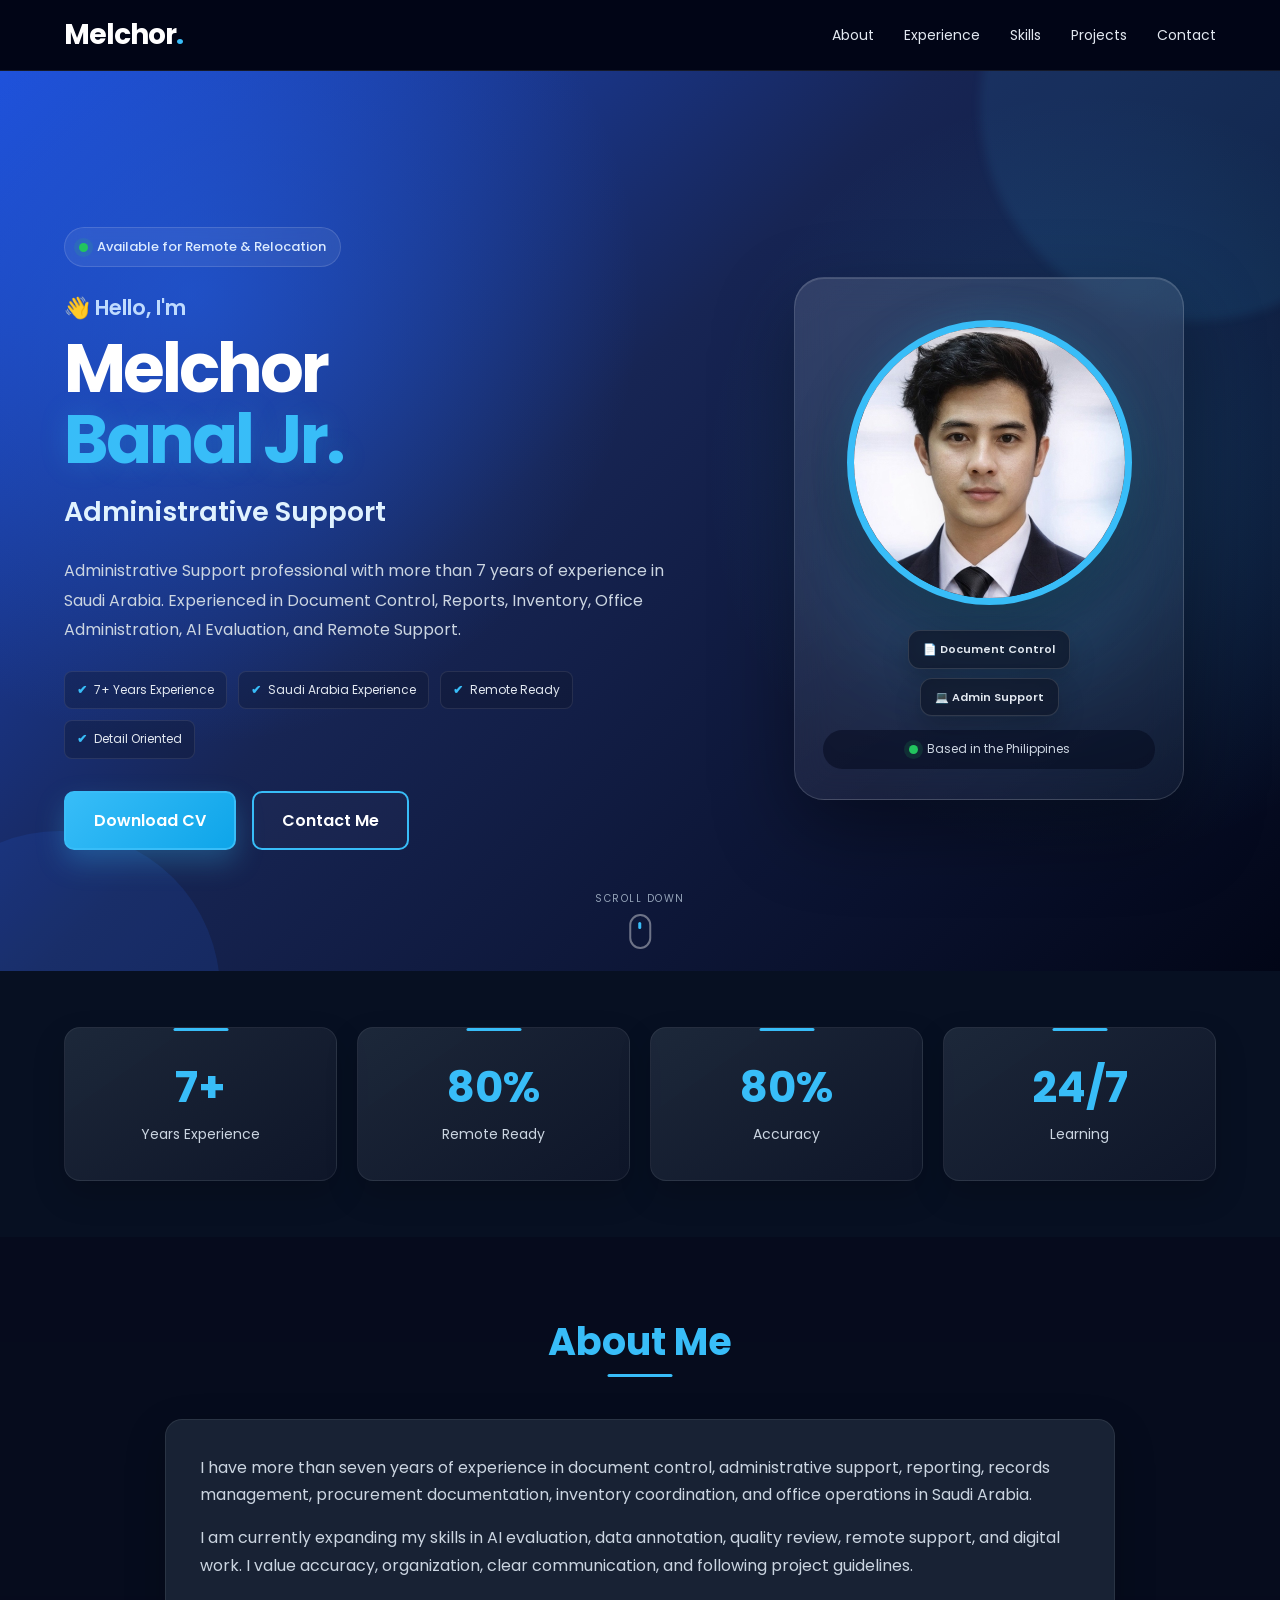
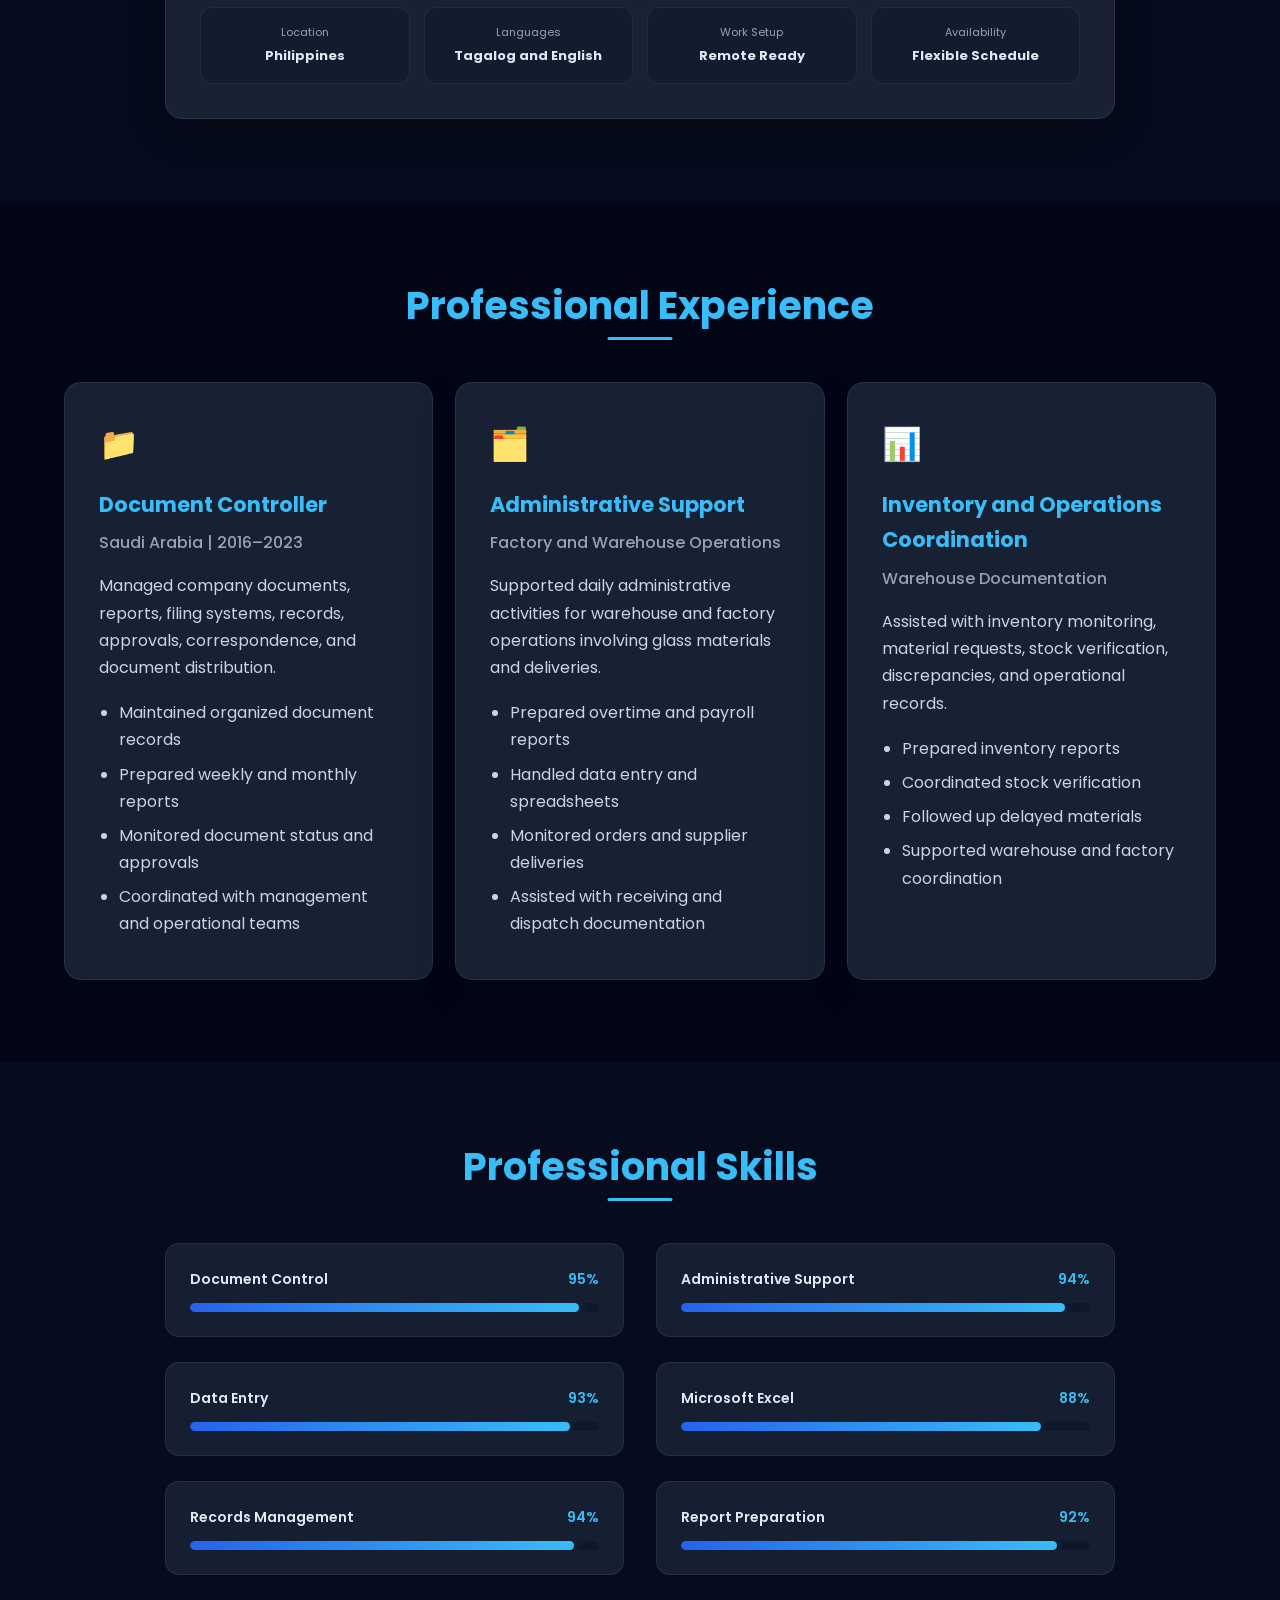
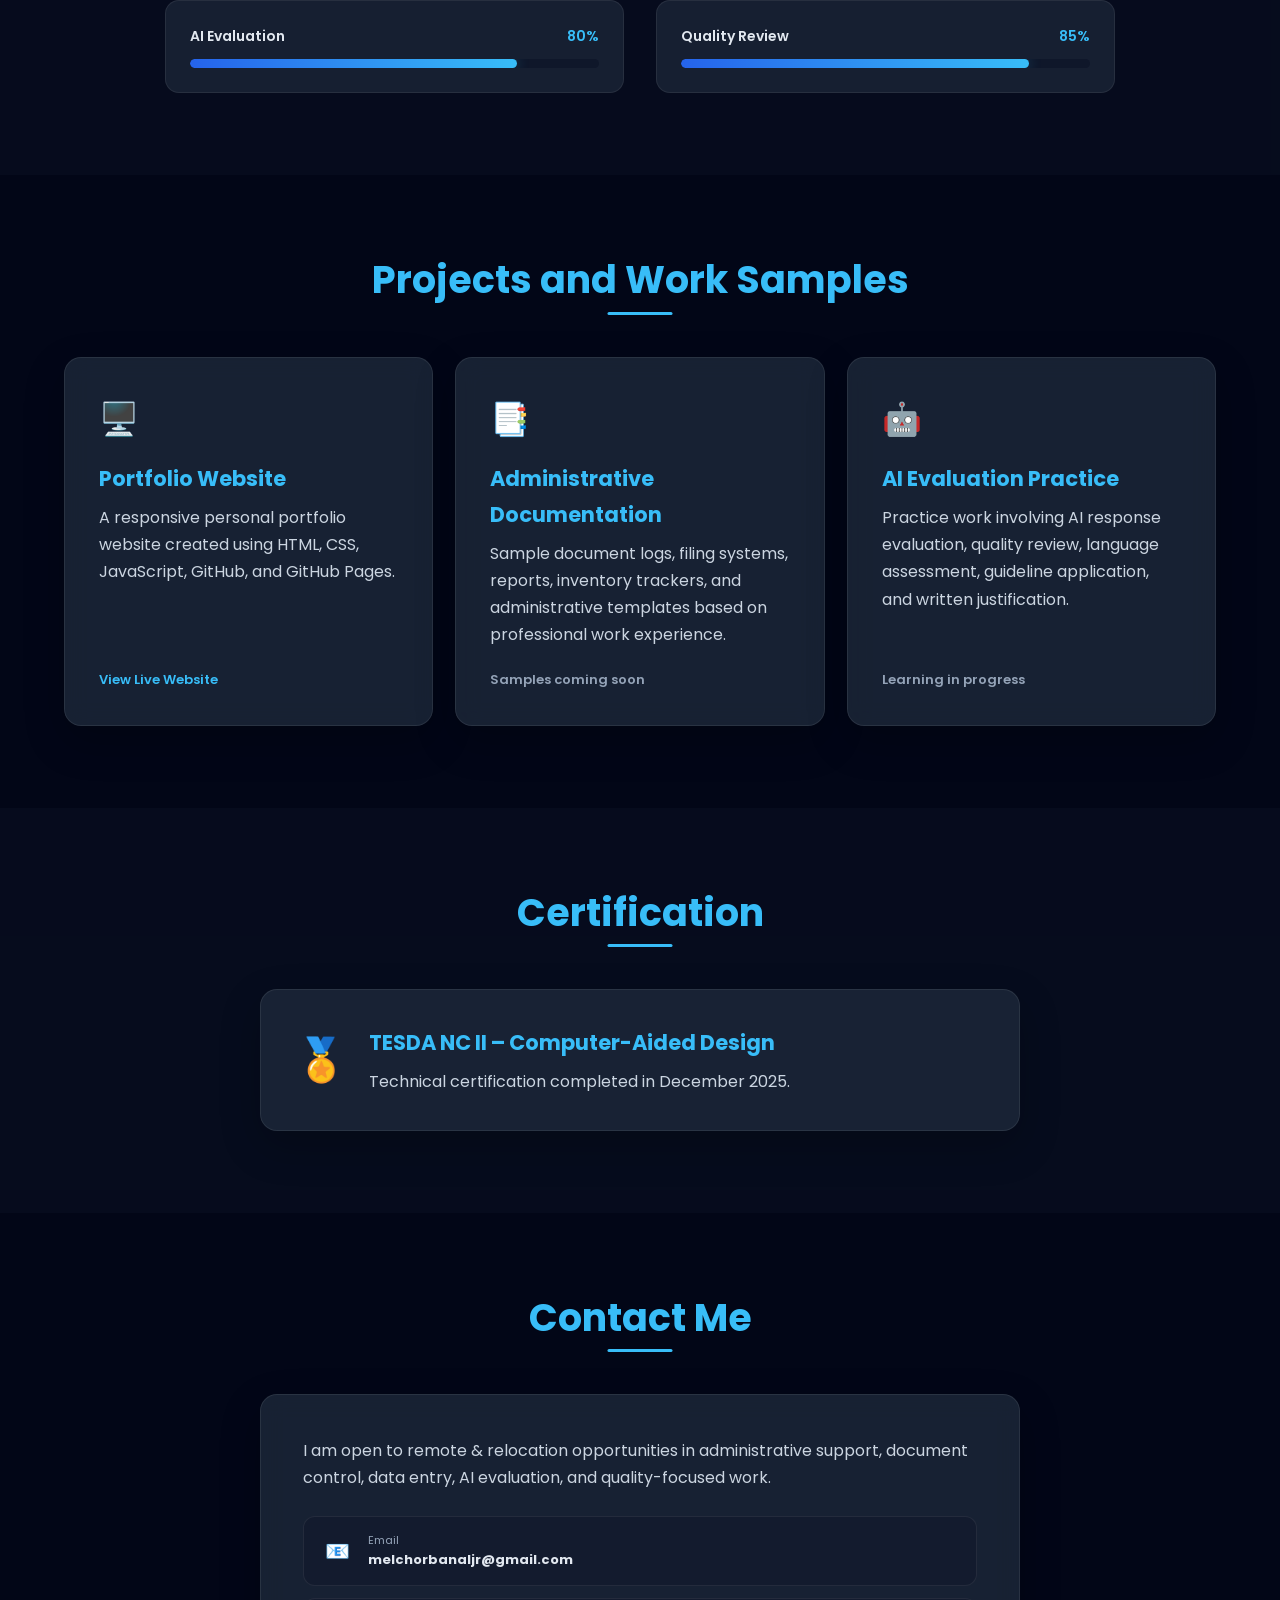
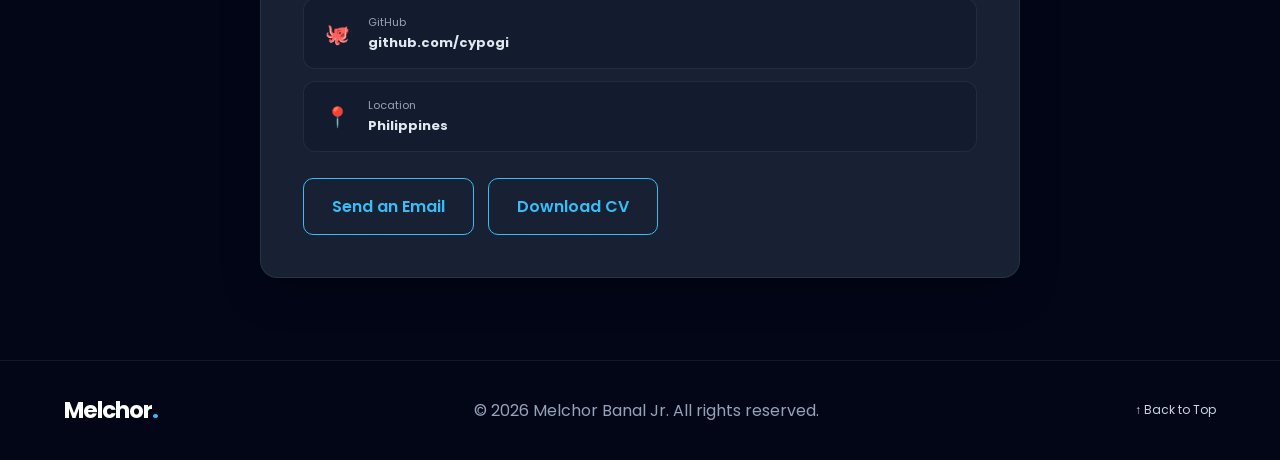
==== index.html @ 291caeb4 "Update index.html" ====
<!DOCTYPE html>
<html lang="en">

<head>

<meta charset="UTF-8">

<meta name="viewport"
      content="width=device-width, initial-scale=1.0">

<title>

Melchor Banal Jr.
|
Administrative Support
|
AI Data Specialist

</title>

<meta name="description"
content="Professional Portfolio of Melchor Banal Jr. Administrative Support, Document Controller, AI Data Specialist.">

<link rel="preconnect"
href="https://fonts.googleapis.com">

<link rel="preconnect"
href="https://fonts.gstatic.com"
crossorigin>

<link href="https://fonts.googleapis.com/css2?family=Poppins:wght@300;400;500;600;700;800&display=swap"
rel="stylesheet">

<link rel="stylesheet"
href="style.css">

<script defer
src="script.js"></script>

</head>

<body>

<!-- ========================================= -->

<!-- NAVIGATION -->

<!-- ========================================= -->

<nav>

<div class="container nav-container">

<a href="#"

class="logo">

Melchor<span>.</span>

</a>

<ul>

<li>

<a href="#about">

About

</a>

</li>

<li>

<a href="#experience">

Experience

</a>

</li>

<li>

<a href="#skills">

Skills

</a>

</li>

<li>

<a href="#projects">

Projects

</a>

</li>

<li>

<a href="#contact">

Contact

</a>

</li>

</ul>

</div>

</nav>

<!-- ========================================= -->

<!-- HERO -->

<!-- ========================================= -->

<header class="hero-section">

<div class="hero-decoration hero-decoration-one"></div>

<div class="hero-decoration hero-decoration-two"></div>

<div class="container hero">

<!-- LEFT -->

<div class="hero-left">

<div class="availability-badge">

<span class="availability-dot"></span>

Available for Remote & Relocation

</div>

<p class="hero-greeting">

👋 Hello, I'm

</p>

<h1>

Melchor

<span>

Banal Jr.

</span>

</h1>

<h2 id="typing">

</h2>

<p class="hero-description">

Administrative Support professional with more than
7 years of experience in Saudi Arabia.

Experienced in

Document Control,

Reports,

Inventory,

Office Administration,

AI Evaluation,

and Remote Support.

</p>

<div class="hero-highlights">

<div class="hero-highlight">

<span class="highlight-icon">

✔

</span>

7+ Years Experience

</div>

<div class="hero-highlight">

<span class="highlight-icon">

✔

</span>

Saudi Arabia Experience

</div>

<div class="hero-highlight">

<span class="highlight-icon">

✔

</span>

Remote Ready

</div>

<div class="hero-highlight">

<span class="highlight-icon">

✔

</span>

Detail Oriented

</div>

</div>

<div class="hero-buttons">

<a

href="assets/cv.pdf"

download

class="btn">

Download CV

</a>

<a

href="#contact"

class="btn-outline">

Contact Me

</a>

</div>

</div>

<!-- RIGHT -->

<div class="hero-right">

<div class="profile-card">

<div class="profile-glow"></div>

<div class="profile-image-wrapper">

<img

src="assets/profile.png"

alt="Melchor Banal Jr.">

</div>

<div class="floating-badge badge-top">

📄 Document Control

</div>

<div class="floating-badge badge-bottom">

💻 Admin Support

</div>

<div class="profile-status">

<span class="availability-dot"></span>

Based in the Philippines

</div>

</div>

</div>

</div>

<a

href="#about"

class="scroll-indicator">

<span>

Scroll Down

</span>

<div class="scroll-mouse">

<div class="scroll-wheel">

</div>

</div>

</a>

</header>

<!-- ========================================= -->

<!-- STATS -->

<!-- ========================================= -->

<section class="stats">

<div class="container stats-grid">

<div>

<h2>

7+

</h2>

<p>

Years Experience

</p>

</div>

<div>

<h2>

100%

</h2>

<p>

Remote Ready

</p>

</div>

<div>

<h2>

95%

</h2>

<p>

Accuracy

</p>

</div>

<div>

<h2>

24/7

</h2>

<p>

Learning

</p>

</div>

</div>

</section>

<!-- ========================================= -->

<!-- ABOUT -->

<!-- ========================================= -->

<section id="about">

<div class="container">

<h2 class="section-title">

About Me

</h2>

<div class="card about-card">

<p>

I have more than seven years of experience in document control,
administrative support, reporting, records management, procurement
documentation, inventory coordination, and office operations in Saudi Arabia.

</p>

<p>

I am currently expanding my skills in AI evaluation, data annotation,
quality review, remote support, and digital work. I value accuracy,
organization, clear communication, and following project guidelines.

</p>

<div class="about-details">

<div class="about-detail">

<span>Location</span>

<strong>Philippines</strong>

</div>

<div class="about-detail">

<span>Languages</span>

<strong>Tagalog and English</strong>

</div>

<div class="about-detail">

<span>Work Setup</span>

<strong>Remote Ready</strong>

</div>

<div class="about-detail">

<span>Availability</span>

<strong>Flexible Schedule</strong>

</div>

</div>

</div>

</div>

</section>

<!-- ========================================= -->

<!-- EXPERIENCE -->

<!-- ========================================= -->

<section id="experience">

<div class="container">

<h2 class="section-title">

Professional Experience

</h2>

<div class="experience-grid">

<div class="card experience-card">

<div class="experience-icon">

📁

</div>

<h3>

Document Controller

</h3>

<h4>

Saudi Arabia | 2016–2023

</h4>

<p>

Managed company documents, reports, filing systems, records,
approvals, correspondence, and document distribution.

</p>

<ul>

<li>Maintained organized document records</li>

<li>Prepared weekly and monthly reports</li>

<li>Monitored document status and approvals</li>

<li>Coordinated with management and operational teams</li>

</ul>

</div>

<div class="card experience-card">

<div class="experience-icon">

🗂️

</div>

<h3>

Administrative Support

</h3>

<h4>

Factory and Warehouse Operations

</h4>

<p>

Supported daily administrative activities for warehouse and
factory operations involving glass materials and deliveries.

</p>

<ul>

<li>Prepared overtime and payroll reports</li>

<li>Handled data entry and spreadsheets</li>

<li>Monitored orders and supplier deliveries</li>

<li>Assisted with receiving and dispatch documentation</li>

</ul>

</div>

<div class="card experience-card">

<div class="experience-icon">

📊

</div>

<h3>

Inventory and Operations Coordination

</h3>

<h4>

Warehouse Documentation

</h4>

<p>

Assisted with inventory monitoring, material requests,
stock verification, discrepancies, and operational records.

</p>

<ul>

<li>Prepared inventory reports</li>

<li>Coordinated stock verification</li>

<li>Followed up delayed materials</li>

<li>Supported warehouse and factory coordination</li>

</ul>

</div>

</div>

</div>

</section>

<!-- ========================================= -->

<!-- SKILLS -->

<!-- ========================================= -->

<section id="skills">

<div class="container">

<h2 class="section-title">

Professional Skills

</h2>

<div class="skills-grid">

<div class="skill">

<div class="skill-title">

<span>Document Control</span>

<span>95%</span>

</div>

<div class="bar">

<div class="fill" style="width:95%;"></div>

</div>

</div>

<div class="skill">

<div class="skill-title">

<span>Administrative Support</span>

<span>94%</span>

</div>

<div class="bar">

<div class="fill" style="width:94%;"></div>

</div>

</div>

<div class="skill">

<div class="skill-title">

<span>Data Entry</span>

<span>93%</span>

</div>

<div class="bar">

<div class="fill" style="width:93%;"></div>

</div>

</div>

<div class="skill">

<div class="skill-title">

<span>Microsoft Excel</span>

<span>88%</span>

</div>

<div class="bar">

<div class="fill" style="width:88%;"></div>

</div>

</div>

<div class="skill">

<div class="skill-title">

<span>Records Management</span>

<span>94%</span>

</div>

<div class="bar">

<div class="fill" style="width:94%;"></div>

</div>

</div>

<div class="skill">

<div class="skill-title">

<span>Report Preparation</span>

<span>92%</span>

</div>

<div class="bar">

<div class="fill" style="width:92%;"></div>

</div>

</div>

<div class="skill">

<div class="skill-title">

<span>AI Evaluation</span>

<span>80%</span>

</div>

<div class="bar">

<div class="fill" style="width:80%;"></div>

</div>

</div>

<div class="skill">

<div class="skill-title">

<span>Quality Review</span>

<span>85%</span>

</div>

<div class="bar">

<div class="fill" style="width:85%;"></div>

</div>

</div>

</div>

</div>

</section>

<!-- ========================================= -->

<!-- PROJECTS -->

<!-- ========================================= -->

<section id="projects">

<div class="container">

<h2 class="section-title">

Projects and Work Samples

</h2>

<div class="experience-grid">

<div class="card project-card">

<div class="project-icon">

🖥️

</div>

<h3>

Portfolio Website

</h3>

<p>

A responsive personal portfolio website created using HTML,
CSS, JavaScript, GitHub, and GitHub Pages.

</p>

<a href="https://cypogi.github.io"
   target="_blank"
   rel="noopener noreferrer"
   class="project-link">

View Live Website

</a>

</div>

<div class="card project-card">

<div class="project-icon">

📑

</div>

<h3>

Administrative Documentation

</h3>

<p>

Sample document logs, filing systems, reports, inventory trackers,
and administrative templates based on professional work experience.

</p>

<span class="project-status">

Samples coming soon

</span>

</div>

<div class="card project-card">

<div class="project-icon">

🤖

</div>

<h3>

AI Evaluation Practice

</h3>

<p>

Practice work involving AI response evaluation, quality review,
language assessment, guideline application, and written justification.

</p>

<span class="project-status">

Learning in progress

</span>

</div>

</div>

</div>

</section>

<!-- ========================================= -->

<!-- CERTIFICATION -->

<!-- ========================================= -->

<section id="certifications">

<div class="container">

<h2 class="section-title">

Certification

</h2>

<div class="card certification-card">

<div class="certification-icon">

🏅

</div>

<div>

<h3>

TESDA NC II – Computer-Aided Design

</h3>

<p>

Technical certification completed in December 2025.

</p>

</div>

</div>

</div>

</section>

<!-- ========================================= -->

<!-- CONTACT -->

<!-- ========================================= -->

<section id="contact">

<div class="container">

<h2 class="section-title">

Contact Me

</h2>

<div class="card contact-card">

<p class="contact-intro">

I am open to remote & relocation opportunities in administrative support,
document control, data entry, AI evaluation, and quality-focused work.

</p>

<div class="contact-list">

<a href="mailto:melchorbanaljr@gmail.com"
   class="contact-item">

<span class="contact-icon">

📧

</span>

<div>

<small>Email</small>

<strong>melchorbanaljr@gmail.com</strong>

</div>

</a>

<a href="https://github.com/cypogi"
   target="_blank"
   rel="noopener noreferrer"
   class="contact-item">

<span class="contact-icon">

🐙

</span>

<div>

<small>GitHub</small>

<strong>github.com/cypogi</strong>

</div>

</a>

<div class="contact-item">

<span class="contact-icon">

📍

</span>

<div>

<small>Location</small>

<strong>Philippines</strong>

</div>

</div>

</div>

<div class="contact-buttons">

<a href="mailto:melchorbanaljr@gmail.com"
   class="btn">

Send an Email

</a>

<a href="assets/cv.pdf"
   download="Melchor-Banal-Jr-CV.pdf"
   class="btn-outline">

Download CV

</a>

</div>

</div>

</div>

</section>

<!-- ========================================= -->

<!-- FOOTER -->

<!-- ========================================= -->

<footer>

<div class="container footer-content">

<a href="#" class="logo">

Melchor<span>.</span>

</a>

<p>

© 2026 Melchor Banal Jr. All rights reserved.

</p>

<a href="#"
   class="back-to-top"
   aria-label="Back to top">

↑ Back to Top

</a>

</div>

</footer>

</body>

</html>
---- style.css ----
/* ===================================
   MELCHOR PORTFOLIO V4 
=================================== */

@import url('https://fonts.googleapis.com/css2?family=Poppins:wght@300;400;500;600;700;800&display=swap');

/* ===========================
RESET
=========================== */

*{
    margin:0;
    padding:0;
    box-sizing:border-box;
}

html{
    scroll-behavior:smooth;
    scroll-padding-top:90px;
}

body{
    font-family:'Poppins',sans-serif;
    background:#020617;
    color:#ffffff;
    line-height:1.7;
    overflow-x:hidden;
}

.container{
    width:90%;
    max-width:1200px;
    margin:auto;
}

a{
    color:inherit;
    text-decoration:none;
}

img{
    max-width:100%;
}

/* ===========================
NAVBAR
=========================== */

nav{
    position:fixed;
    top:0;
    left:0;
    width:100%;
    z-index:999;
    background:rgba(2,6,23,.92);
    border-bottom:1px solid rgba(255,255,255,.08);
    backdrop-filter:blur(14px);
    -webkit-backdrop-filter:blur(14px);
}

.nav-container{
    display:flex;
    align-items:center;
    justify-content:space-between;
    min-height:70px;
}

.logo{
    font-size:28px;
    font-weight:700;
    letter-spacing:-1px;
}

.logo span{
    color:#38bdf8;
}

nav ul{
    display:flex;
    align-items:center;
    gap:30px;
    list-style:none;
}

nav ul li a{
    position:relative;
    color:#e2e8f0;
    font-size:14px;
    transition:.3s;
}

nav ul li a::after{
    content:"";
    position:absolute;
    left:0;
    bottom:-7px;
    width:0;
    height:2px;
    border-radius:10px;
    background:#38bdf8;
    transition:.3s;
}

nav ul li a:hover,
nav ul li a.active{
    color:#38bdf8;
}

nav ul li a:hover::after,
nav ul li a.active::after{
    width:100%;
}

/* ===========================
BUTTONS
=========================== */

.btn,
.btn-outline{
    display:inline-flex;
    align-items:center;
    justify-content:center;
    min-width:145px;
    padding:14px 28px;
    border:2px solid #38bdf8;
    border-radius:10px;
    font-weight:600;
    transition:.35s;
}

.btn{
    color:#ffffff;
    background:linear-gradient(135deg,#38bdf8,#0ea5e9);
    box-shadow:0 12px 28px rgba(56,189,248,.28);
}

.btn:hover{
    color:#075985;
    background:#ffffff;
    border-color:#ffffff;
    transform:translateY(-4px);
    box-shadow:0 18px 38px rgba(56,189,248,.42);
}

.btn-outline{
    color:#ffffff;
    background:rgba(255,255,255,.02);
}

.btn-outline:hover{
    background:#38bdf8;
    transform:translateY(-4px);
    box-shadow:0 16px 35px rgba(56,189,248,.30);
}

/* ===========================
HERO SECTION V4
=========================== */

.hero-section{
    position:relative;
    display:flex;
    align-items:center;
    min-height:100vh;
    overflow:hidden;
    padding:145px 0 110px;
    background:
        radial-gradient(circle at 15% 25%,rgba(37,99,235,.52),transparent 35%),
        radial-gradient(circle at 85% 45%,rgba(56,189,248,.18),transparent 32%),
        linear-gradient(135deg,#1d4ed8 0%,#172554 43%,#020617 100%);
}

.hero-decoration{
    position:absolute;
    border-radius:50%;
    pointer-events:none;
}

.hero-decoration-one{
    width:430px;
    height:430px;
    top:-180px;
    right:-130px;
    background:rgba(56,189,248,.09);
    filter:blur(5px);
    animation:decorationFloat 9s ease-in-out infinite;
}

.hero-decoration-two{
    width:320px;
    height:320px;
    bottom:-180px;
    left:-100px;
    background:rgba(37,99,235,.14);
    animation:decorationFloat 11s ease-in-out infinite reverse;
}

@keyframes decorationFloat{
    0%,100%{
        transform:translate(0,0);
    }
    50%{
        transform:translate(15px,-20px);
    }
}

.hero-section .hero{
    position:relative;
    z-index:5;
    display:grid;
    grid-template-columns:minmax(0,1.15fr) minmax(320px,.85fr);
    gap:85px;
    align-items:center;
}

.hero-left{
    max-width:720px;
}

.availability-badge{
    display:inline-flex;
    align-items:center;
    gap:9px;
    margin-bottom:23px;
    padding:8px 14px;
    color:#dbeafe;
    font-size:13px;
    font-weight:500;
    border:1px solid rgba(255,255,255,.13);
    border-radius:30px;
    background:rgba(255,255,255,.07);
    backdrop-filter:blur(12px);
    -webkit-backdrop-filter:blur(12px);
}

.availability-dot{
    width:9px;
    height:9px;
    flex-shrink:0;
    border-radius:50%;
    background:#22c55e;
    box-shadow:0 0 0 5px rgba(34,197,94,.13);
    animation:statusPulse 2s infinite;
}

@keyframes statusPulse{
    0%,100%{
        box-shadow:0 0 0 5px rgba(34,197,94,.13);
    }
    50%{
        box-shadow:0 0 0 9px rgba(34,197,94,.04);
    }
}

.hero-greeting{
    margin-bottom:8px;
    color:#bfdbfe;
    font-size:21px;
    font-weight:600;
}

.hero-section .hero h1{
    margin:0 0 14px;
    color:#ffffff;
    font-size:68px;
    line-height:1.04;
    letter-spacing:-3px;
}

.hero-section .hero h1 span{
    display:block;
    color:#38bdf8;
    text-shadow:0 0 28px rgba(56,189,248,.22);
}

.hero-section .hero h2{
    min-height:46px;
    margin-bottom:21px;
    color:#e0f2fe;
    font-size:27px;
    font-weight:600;
}

.hero-description{
    max-width:680px;
    margin-bottom:26px;
    color:#cbd5e1;
    font-size:16px;
    line-height:1.85;
}

.hero-highlights{
    display:flex;
    flex-wrap:wrap;
    gap:11px;
    margin-bottom:32px;
}

.hero-highlight{
    display:flex;
    align-items:center;
    gap:7px;
    padding:8px 12px;
    color:#e2e8f0;
    font-size:12px;
    border:1px solid rgba(255,255,255,.09);
    border-radius:8px;
    background:rgba(15,23,42,.34);
}

.highlight-icon{
    color:#38bdf8;
    font-weight:800;
}

.hero-buttons{
    display:flex;
    flex-wrap:wrap;
    gap:16px;
}

/* ===========================
PROFILE CARD
=========================== */

.hero-right{
    display:flex;
    align-items:center;
    justify-content:center;
}

.profile-card{
    position:relative;
    width:390px;
    min-height:500px;
    display:flex;
    flex-direction:column;
    align-items:center;
    justify-content:center;
    padding:42px 28px 30px;
    text-align:center;
    border:1px solid rgba(255,255,255,.14);
    border-radius:30px;
    background:linear-gradient(145deg,rgba(255,255,255,.12),rgba(255,255,255,.035));
    box-shadow:
        0 30px 80px rgba(0,0,0,.38),
        inset 0 1px 0 rgba(255,255,255,.13);
    backdrop-filter:blur(18px);
    -webkit-backdrop-filter:blur(18px);
}

.profile-glow{
    position:absolute;
    width:270px;
    height:270px;
    border-radius:50%;
    background:#38bdf8;
    opacity:.14;
    filter:blur(42px);
    animation:profileGlow 4s ease-in-out infinite;
}

@keyframes profileGlow{
    0%,100%{
        opacity:.11;
        transform:scale(.95);
    }
    50%{
        opacity:.20;
        transform:scale(1.06);
    }
}

.profile-image-wrapper{
    position:relative;
    z-index:3;
    width:285px;
    height:285px;
    overflow:hidden;
    border:7px solid #38bdf8;
    border-radius:50%;
    background:#0f172a;
    box-shadow:
        0 22px 55px rgba(0,0,0,.43),
        0 0 35px rgba(56,189,248,.25);
    animation:profileFloatV4 5s ease-in-out infinite;
}

.profile-image-wrapper img{
    width:100%;
    height:100%;
    display:block;
    object-fit:cover;
    object-position:center 42%;
    border:0;
    border-radius:0;
    box-shadow:none;
    animation:none;
}

@keyframes profileFloatV4{
    0%,100%{
        transform:translateY(0);
    }
    50%{
        transform:translateY(-9px);
    }
}

/* Centered details under the photo */

.floating-badge{
    position:relative;
    z-index:6;
    left:auto;
    right:auto;
    top:auto;
    bottom:auto;
    width:max-content;
    max-width:100%;
    display:flex;
    align-items:center;
    justify-content:center;
    gap:8px;
    margin-top:11px;
    padding:9px 14px;
    color:#e2e8f0;
    font-size:11px;
    font-weight:600;
    text-align:center;
    border:1px solid rgba(255,255,255,.13);
    border-radius:12px;
    background:rgba(15,23,42,.78);
    box-shadow:0 12px 26px rgba(0,0,0,.22);
    transform:none;
    animation:none;
    backdrop-filter:blur(12px);
    -webkit-backdrop-filter:blur(12px);
}

.badge-top{
    margin-top:25px;
}

.badge-bottom{
    margin-top:9px;
}

.profile-status{
    position:relative;
    z-index:6;
    width:100%;
    display:flex;
    align-items:center;
    justify-content:center;
    gap:9px;
    margin-top:14px;
    padding:9px 15px;
    color:#cbd5e1;
    font-size:12px;
    text-align:center;
    border-radius:30px;
    background:rgba(2,6,23,.45);
}

/* ===========================
SCROLL INDICATOR
=========================== */

.scroll-indicator{
    position:absolute;
    z-index:7;
    left:50%;
    bottom:22px;
    display:flex;
    flex-direction:column;
    align-items:center;
    gap:7px;
    color:#94a3b8;
    font-size:10px;
    letter-spacing:1.5px;
    text-align:center;
    text-transform:uppercase;
    transform:translateX(-50%);
}

.scroll-mouse{
    width:22px;
    height:35px;
    display:flex;
    justify-content:center;
    padding-top:6px;
    border:2px solid rgba(255,255,255,.40);
    border-radius:20px;
}

.scroll-wheel{
    width:3px;
    height:7px;
    border-radius:5px;
    background:#38bdf8;
    animation:scrollWheel 1.8s infinite;
}

@keyframes scrollWheel{
    0%{
        opacity:0;
        transform:translateY(0);
    }
    35%{
        opacity:1;
    }
    100%{
        opacity:0;
        transform:translateY(12px);
    }
}

/* ===========================
STATS
=========================== */

.stats{
    padding:56px 0;
    background:#071022;
}

.stats-grid{
    display:grid;
    grid-template-columns:repeat(4,1fr);
    gap:20px;
}

.stats-grid > div{
    position:relative;
    overflow:hidden;
    padding:34px 22px;
    text-align:center;
    border:1px solid rgba(255,255,255,.07);
    border-radius:16px;
    background:linear-gradient(145deg,rgba(30,41,59,.94),rgba(15,23,42,.95));
    box-shadow:0 14px 32px rgba(0,0,0,.18);
    transition:.35s;
}

.stats-grid > div::before{
    content:"";
    position:absolute;
    top:0;
    left:50%;
    width:55px;
    height:3px;
    border-radius:10px;
    background:#38bdf8;
    transform:translateX(-50%);
}

.stats-grid > div:hover{
    border-color:rgba(56,189,248,.32);
    transform:translateY(-8px);
    box-shadow:0 20px 40px rgba(0,0,0,.30);
}

.stats-grid h2{
    color:#38bdf8;
    font-size:43px;
    line-height:1.2;
}

.stats-grid p{
    margin-top:9px;
    color:#cbd5e1;
    font-size:14px;
}

/* ===========================
GENERAL SECTIONS
=========================== */

section{
    padding:82px 0;
}

section:nth-of-type(even){
    background:rgba(15,23,42,.35);
}

.section-title{
    position:relative;
    margin-bottom:42px;
    padding-bottom:12px;
    color:#38bdf8;
    font-size:38px;
    line-height:1.2;
    text-align:center;
}

.section-title::after{
    content:"";
    position:absolute;
    bottom:0;
    left:50%;
    width:65px;
    height:3px;
    border-radius:10px;
    background:#38bdf8;
    transform:translateX(-50%);
}

/* ===========================
CARDS
=========================== */

.card{
    padding:34px;
    border:1px solid rgba(255,255,255,.08);
    border-radius:17px;
    background:rgba(30,41,59,.78);
    box-shadow:0 15px 40px rgba(0,0,0,.22);
    backdrop-filter:blur(12px);
    -webkit-backdrop-filter:blur(12px);
    transition:.35s;
}

.card:hover{
    border-color:rgba(56,189,248,.28);
    transform:translateY(-8px);
    box-shadow:
        0 22px 48px rgba(0,0,0,.35),
        0 0 24px rgba(56,189,248,.08);
}

.card h3{
    margin-bottom:7px;
    color:#38bdf8;
    font-size:21px;
}

.card h4{
    margin-bottom:16px;
    color:#94a3b8;
    font-weight:500;
}

.card p{
    color:#cbd5e1;
}

/* ===========================
ABOUT
=========================== */

.about-card{
    max-width:950px;
    margin:auto;
}

.about-card > p + p{
    margin-top:16px;
}

.about-details{
    display:grid;
    grid-template-columns:repeat(4,1fr);
    gap:14px;
    margin-top:28px;
}

.about-detail{
    padding:15px;
    text-align:center;
    border:1px solid rgba(255,255,255,.07);
    border-radius:12px;
    background:rgba(15,23,42,.45);
}

.about-detail span,
.about-detail strong{
    display:block;
}

.about-detail span{
    margin-bottom:4px;
    color:#94a3b8;
    font-size:11px;
}

.about-detail strong{
    color:#e2e8f0;
    font-size:13px;
}

/* ===========================
EXPERIENCE AND PROJECTS
=========================== */

.experience-grid{
    display:grid;
    grid-template-columns:repeat(3,1fr);
    gap:22px;
}

.experience-icon,
.project-icon,
.certification-icon{
    margin-bottom:15px;
    font-size:32px;
}

.experience-card ul{
    margin-top:18px;
    padding-left:20px;
    color:#cbd5e1;
}

.experience-card li{
    margin:7px 0;
}

.project-card{
    display:flex;
    flex-direction:column;
    min-height:285px;
}

.project-card p{
    flex:1;
}

.project-link,
.project-status{
    display:inline-flex;
    width:max-content;
    margin-top:20px;
    color:#38bdf8;
    font-size:13px;
    font-weight:600;
}

.project-link:hover{
    text-decoration:underline;
}

.project-status{
    color:#94a3b8;
}

/* ===========================
SKILLS
=========================== */

.skills-grid{
    display:grid;
    grid-template-columns:repeat(2,1fr);
    gap:25px 32px;
    max-width:950px;
    margin:auto;
}

.skill{
    padding:24px;
    border:1px solid rgba(255,255,255,.07);
    border-radius:14px;
    background:rgba(30,41,59,.70);
    transition:.3s;
}

.skill:hover{
    border-color:rgba(56,189,248,.28);
    transform:translateY(-5px);
}

.skill-title{
    display:flex;
    align-items:center;
    justify-content:space-between;
    margin-bottom:11px;
    color:#e2e8f0;
    font-size:14px;
    font-weight:600;
}

.skill-title span:last-child{
    color:#38bdf8;
}

.bar{
    width:100%;
    height:9px;
    overflow:hidden;
    border-radius:30px;
    background:#0f172a;
}

.fill{
    height:100%;
    border-radius:30px;
    background:linear-gradient(90deg,#2563eb,#38bdf8);
    box-shadow:0 0 14px rgba(56,189,248,.30);
    transition:width 1.4s ease;
}

/* ===========================
CERTIFICATION
=========================== */

.certification-card{
    max-width:760px;
    display:flex;
    align-items:center;
    gap:22px;
    margin:auto;
}

.certification-icon{
    flex-shrink:0;
    margin:0;
    font-size:42px;
}

/* ===========================
CONTACT
=========================== */

.contact-card{
    max-width:760px;
    margin:auto;
    padding:42px;
}

.contact-intro{
    margin-bottom:24px;
}

.contact-list{
    display:grid;
    gap:12px;
}

.contact-item{
    display:flex;
    align-items:center;
    gap:14px;
    padding:14px 16px;
    color:#e2e8f0;
    border:1px solid rgba(255,255,255,.07);
    border-radius:12px;
    background:rgba(15,23,42,.42);
    transition:.3s;
}

a.contact-item:hover{
    color:#ffffff;
    border-color:rgba(56,189,248,.30);
    background:rgba(56,189,248,.07);
    transform:translateX(4px);
}

.contact-icon{
    width:34px;
    flex-shrink:0;
    text-align:center;
    font-size:20px;
}

.contact-item small,
.contact-item strong{
    display:block;
}

.contact-item small{
    color:#94a3b8;
    font-size:11px;
}

.contact-item strong{
    color:#e2e8f0;
    font-size:13px;
    overflow-wrap:anywhere;
}

.contact-buttons{
    display:flex;
    flex-wrap:wrap;
    gap:14px;
    margin-top:26px;
}

/* Same professional style for both contact buttons */

.contact-buttons .btn,
.contact-buttons .btn-outline{
    color:#38bdf8;
    background:transparent;
    border:1px solid #38bdf8;
    box-shadow:none;
}

.contact-buttons .btn:hover,
.contact-buttons .btn-outline:hover{
    color:#ffffff;
    background:#0ea5e9;
    border-color:#0ea5e9;
    transform:translateY(-3px);
    box-shadow:0 12px 25px rgba(14,165,233,.25);
}

/* ===========================
FOOTER
=========================== */

footer{
    padding:30px 0;
    color:#94a3b8;
    text-align:center;
    border-top:1px solid rgba(255,255,255,.07);
    background:#020617;
}

.footer-content{
    display:flex;
    align-items:center;
    justify-content:space-between;
    gap:20px;
}

footer .logo{
    color:#ffffff;
    font-size:23px;
}

.back-to-top{
    color:#cbd5e1;
    font-size:12px;
    transition:.3s;
}

.back-to-top:hover{
    color:#38bdf8;
}

/* ===========================
SCROLL ANIMATIONS
=========================== */

.hidden{
    opacity:0;
    transform:translateY(35px);
    transition:
        opacity .8s ease,
        transform .8s ease;
}

.show{
    opacity:1;
    transform:translateY(0);
}

/* ===========================
RESPONSIVE — LAPTOP / TABLET
=========================== */

@media(max-width:1050px){

    .hero-section .hero{
        grid-template-columns:1fr 340px;
        gap:45px;
    }

    .hero-section .hero h1{
        font-size:55px;
    }

    .profile-card{
        width:340px;
        min-height:455px;
    }

    .profile-image-wrapper{
        width:245px;
        height:245px;
    }

    .about-details{
        grid-template-columns:repeat(2,1fr);
    }
}

@media(max-width:950px){

    .stats-grid{
        grid-template-columns:repeat(2,1fr);
    }

    .experience-grid{
        grid-template-columns:1fr;
    }
}

@media(max-width:820px){

    .hero-section{
        min-height:auto;
        padding:115px 0 105px;
    }

    .hero-section .hero{
        display:flex;
        flex-direction:column-reverse;
        gap:48px;
        text-align:center;
    }

    .hero-left{
        max-width:680px;
    }

    .availability-badge{
        margin-left:auto;
        margin-right:auto;
    }

    .hero-section .hero h1{
        font-size:49px;
        letter-spacing:-2px;
    }

    .hero-description{
        margin-left:auto;
        margin-right:auto;
    }

    .hero-highlights,
    .hero-buttons{
        justify-content:center;
    }

    .profile-card{
        width:330px;
        min-height:430px;
    }

    .scroll-indicator{
        display:none;
    }

    .footer-content{
        flex-direction:column;
    }
}

/* ===========================
RESPONSIVE — MOBILE
=========================== */

@media(max-width:720px){

    .nav-container{
        min-height:64px;
    }

    nav ul{
        display:none;
    }

    .logo{
        font-size:24px;
    }

    .skills-grid{
        grid-template-columns:1fr;
    }

    .stats-grid{
        grid-template-columns:1fr 1fr;
        gap:14px;
    }

    .stats-grid > div{
        padding:25px 12px;
    }

    .stats-grid h2{
        font-size:33px;
    }

    .stats-grid p{
        font-size:12px;
    }

    .about-details{
        grid-template-columns:1fr;
    }

    section{
        padding:65px 0;
    }

    .section-title{
        font-size:31px;
    }

    .card{
        padding:26px;
    }

    .contact-card{
        padding:28px;
    }

    .certification-card{
        align-items:flex-start;
    }
}

@media(max-width:470px){

    .container{
        width:92%;
    }

    .hero-section{
        padding-top:100px;
    }

    .hero-section .hero h1{
        font-size:40px;
    }

    .hero-section .hero h2{
        font-size:21px;
    }

    .profile-card{
        width:285px;
        min-height:390px;
        padding:30px 18px 24px;
    }

    .profile-image-wrapper{
        width:210px;
        height:210px;
    }

    .floating-badge{
        max-width:245px;
        padding:7px 10px;
        font-size:9px;
    }

    .hero-highlight{
        width:100%;
        justify-content:center;
    }

    .stats-grid{
        grid-template-columns:1fr;
    }

    .btn,
    .btn-outline{
        width:100%;
    }

    .contact-buttons{
        flex-direction:column;
    }

    .contact-buttons .btn,
    .contact-buttons .btn-outline{
        width:100%;
    }
}

/* ===========================
REDUCED MOTION
=========================== */

@media(prefers-reduced-motion:reduce){

    html{
        scroll-behavior:auto;
    }

    *,
    *::before,
    *::after{
        animation-duration:.01ms !important;
        animation-iteration-count:1 !important;
        transition-duration:.01ms !important;
    }
}

/* ===========================
MOUSE GLOW EFFECT
=========================== */

.mouse-glow{
    position:fixed;
    top:0;
    left:0;
    width:360px;
    height:360px;
    z-index:0;
    pointer-events:none;
    border-radius:50%;
    opacity:0;
    background:radial-gradient(
        circle,
        rgba(56,189,248,.14) 0%,
        rgba(37,99,235,.07) 38%,
        transparent 72%
    );
    filter:blur(10px);
    transition:opacity .35s ease;
    will-change:transform;
}

.mouse-glow-visible{
    opacity:1;
}

nav,
header,
section,
footer{
    position:relative;
    z-index:1;
}

/* Walang mouse glow sa phone at tablet */

@media(hover:none), (pointer:coarse){
    .mouse-glow{
        display:none;
    }
}
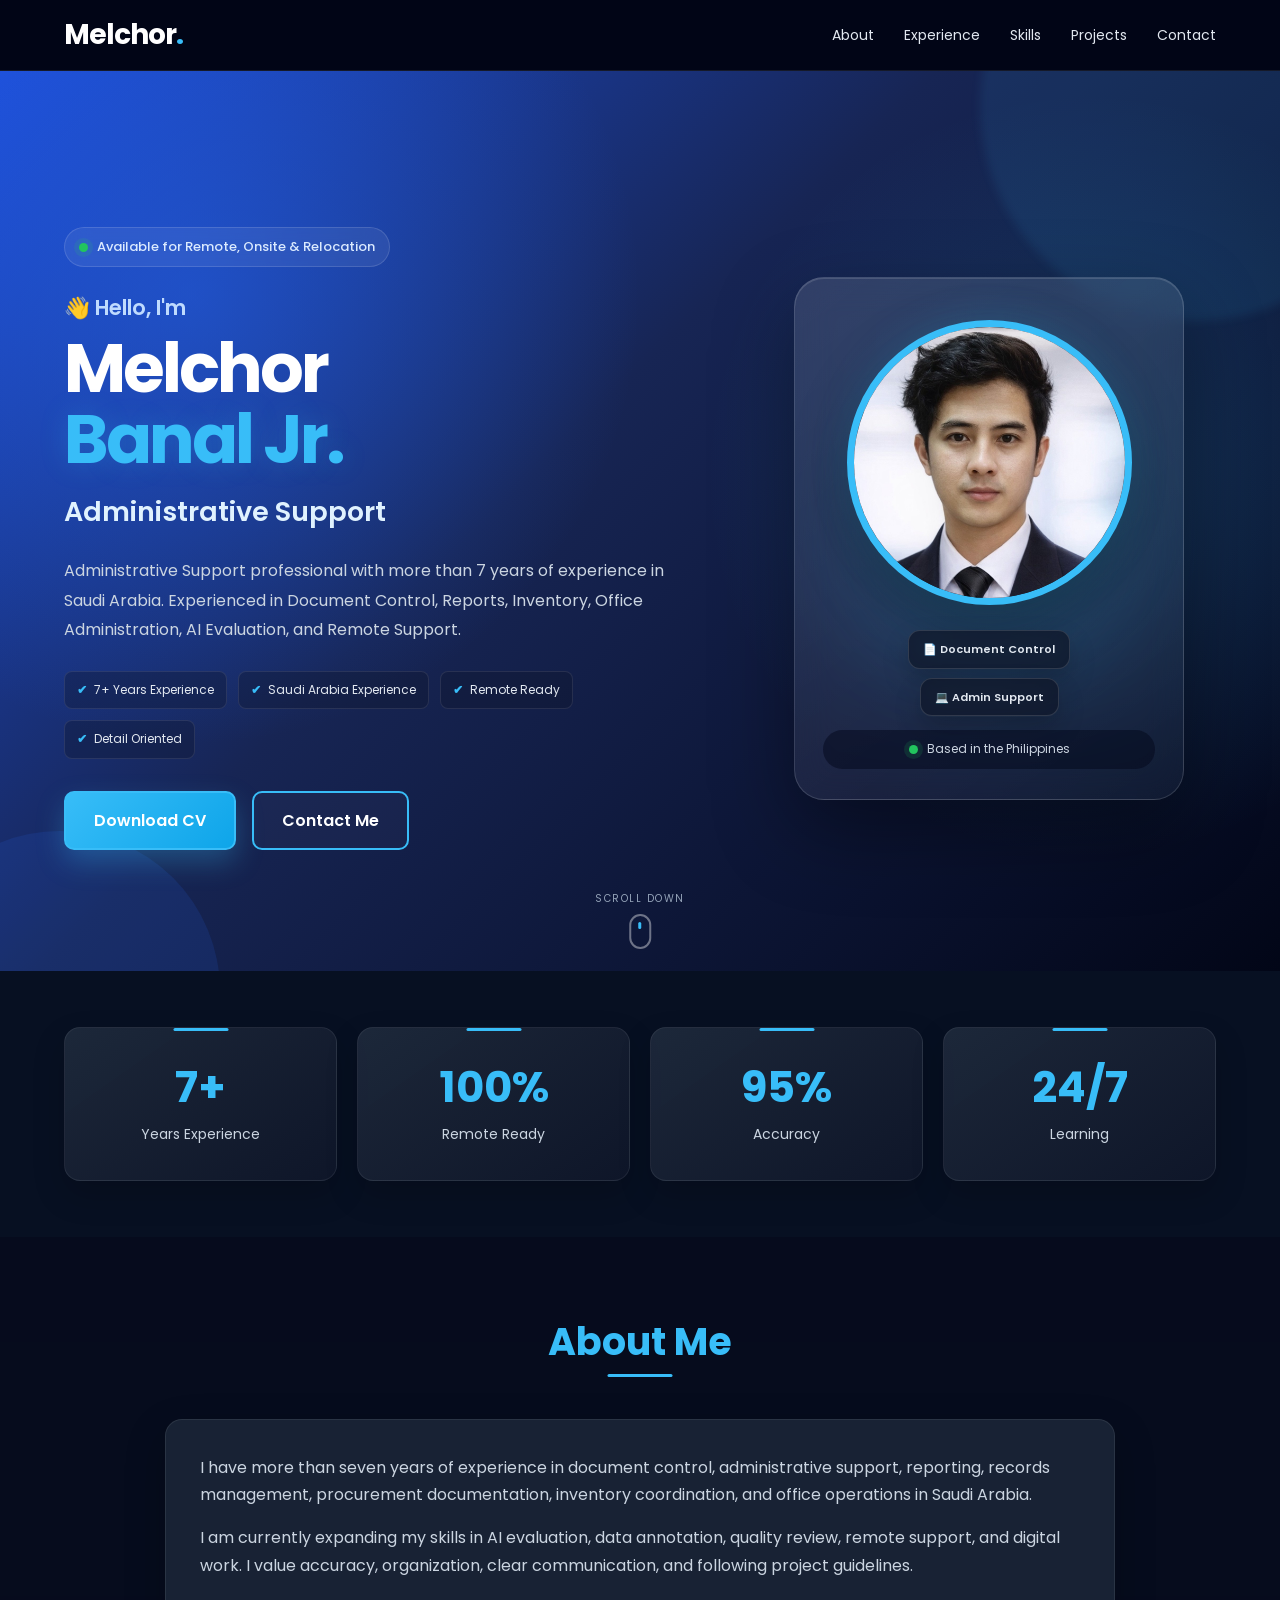
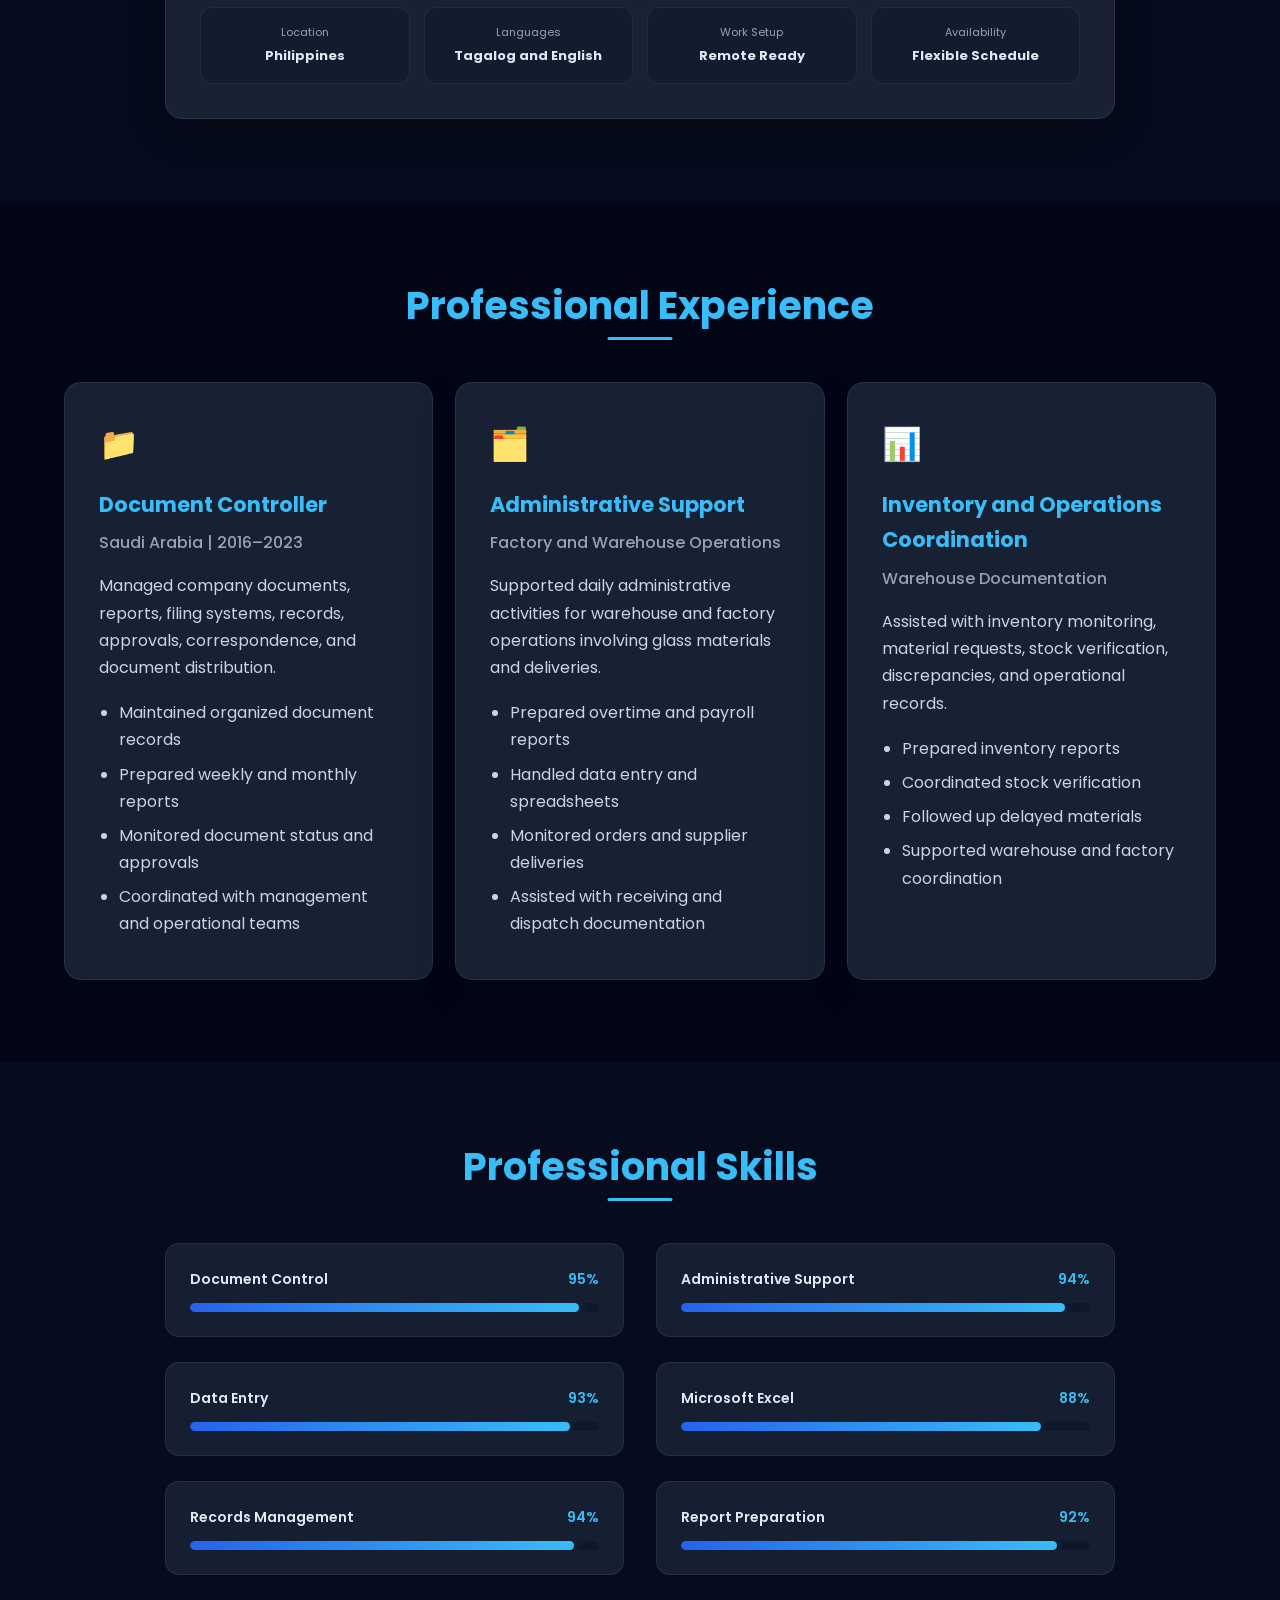
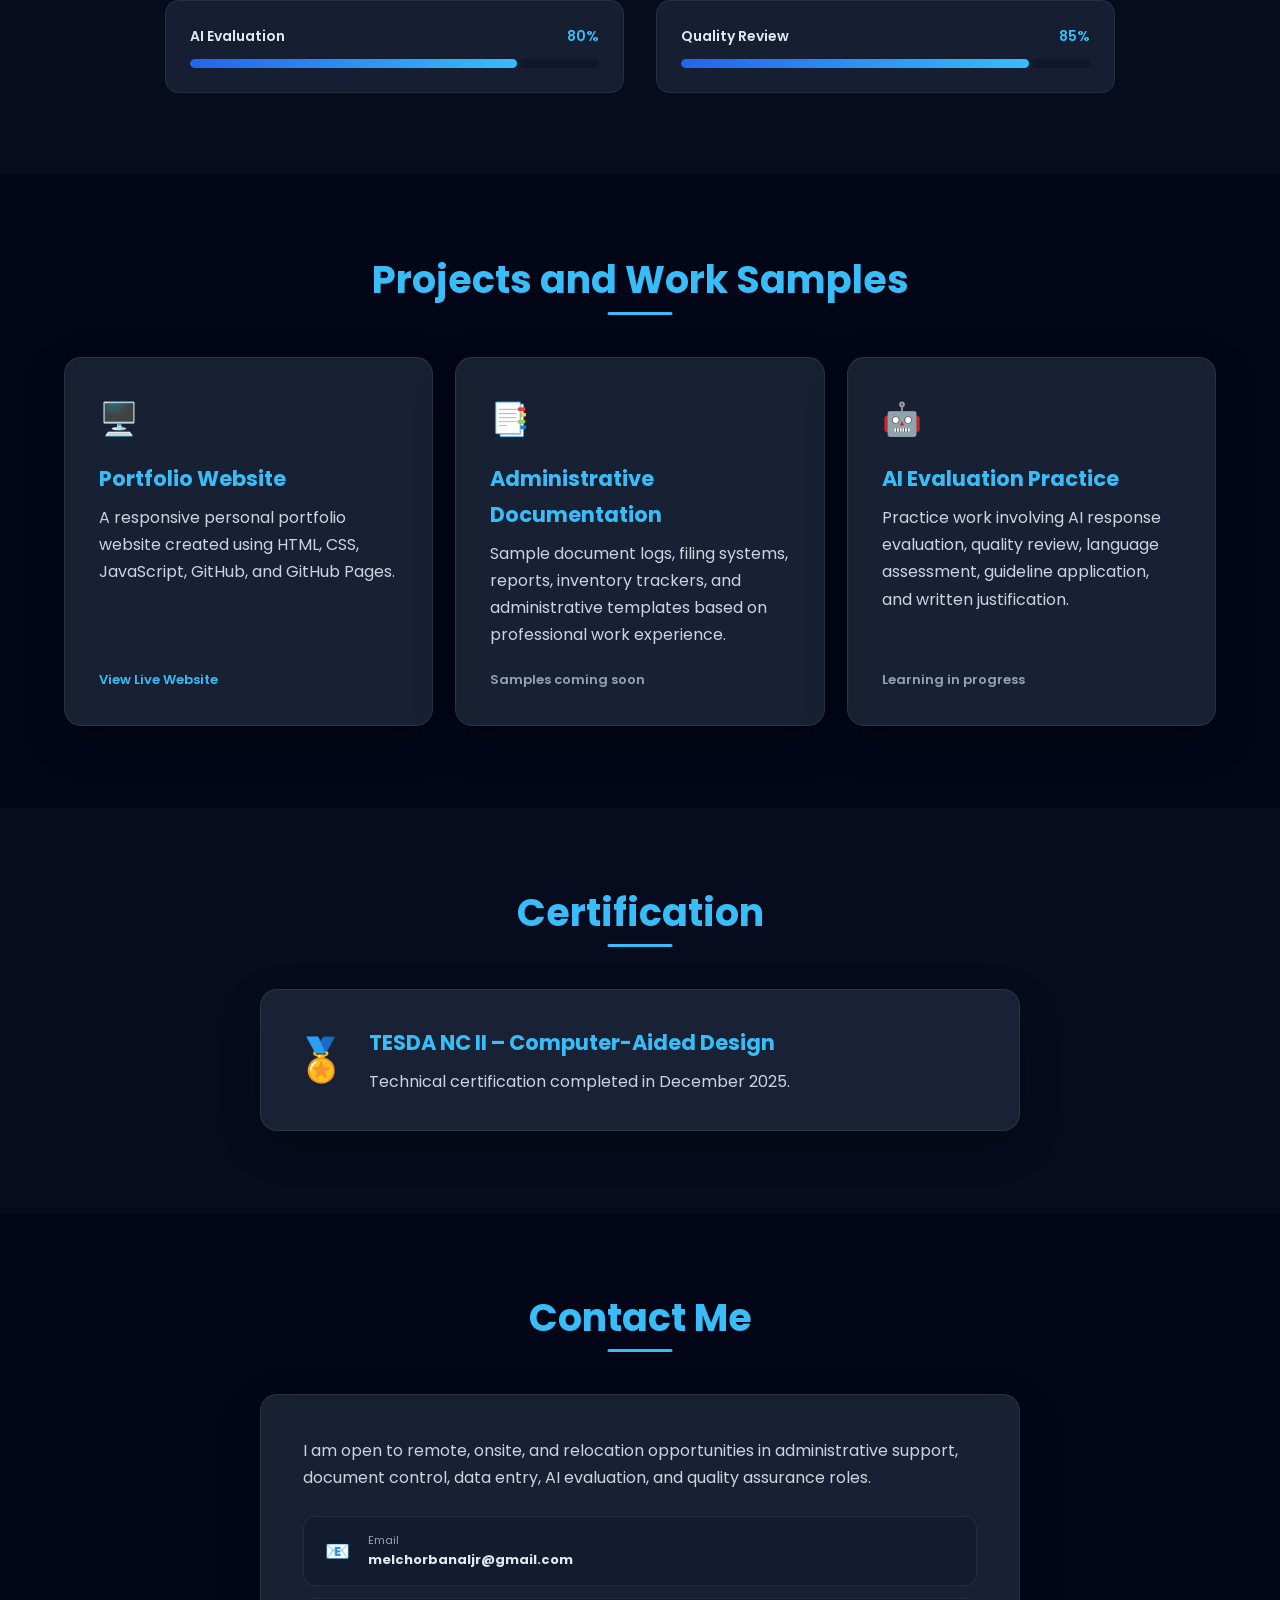
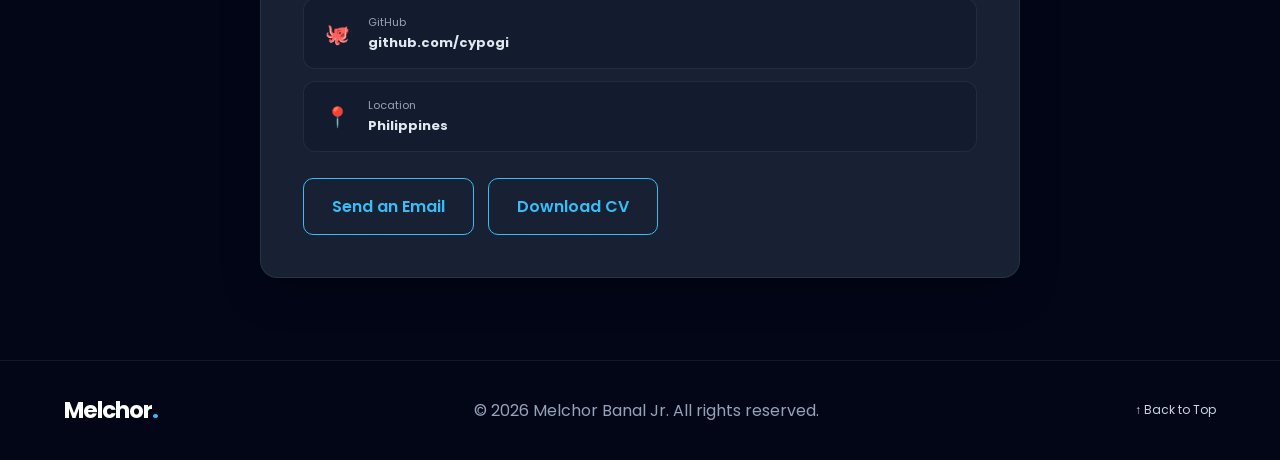
==== commit 3912bd64: "Update index.html" ====
--- a/index.html
+++ b/index.html
@@ -139,7 +139,7 @@
 
 <span class="availability-dot"></span>
 
-Available for Remote & Relocation
+Available for Remote, Onsite & Relocation
 
 </div>
 
@@ -983,8 +983,8 @@
 
 <p class="contact-intro">
 
-I am open to remote & relocation opportunities in administrative support,
-document control, data entry, AI evaluation, and quality-focused work.
+I am open to remote, onsite, and relocation opportunities in administrative support, 
+document control, data entry, AI evaluation, and quality assurance roles.
 
 </p>
 
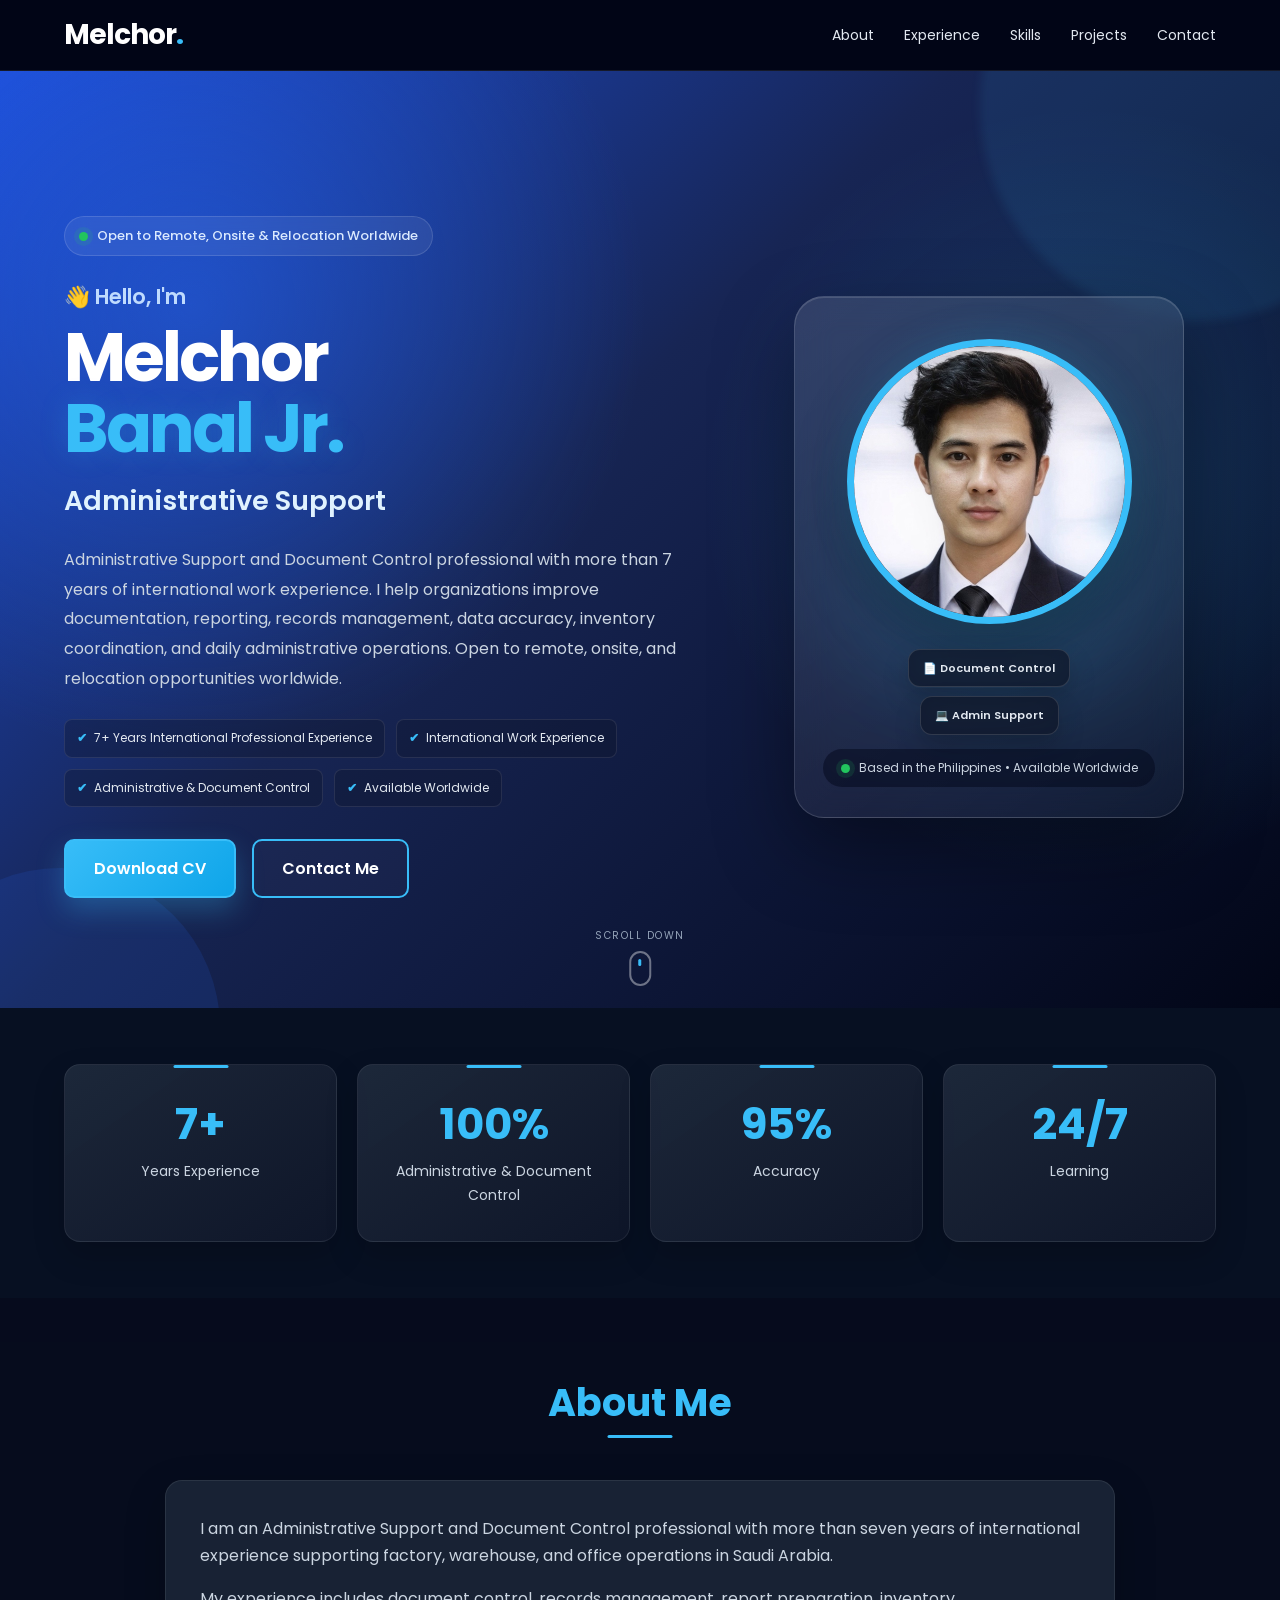
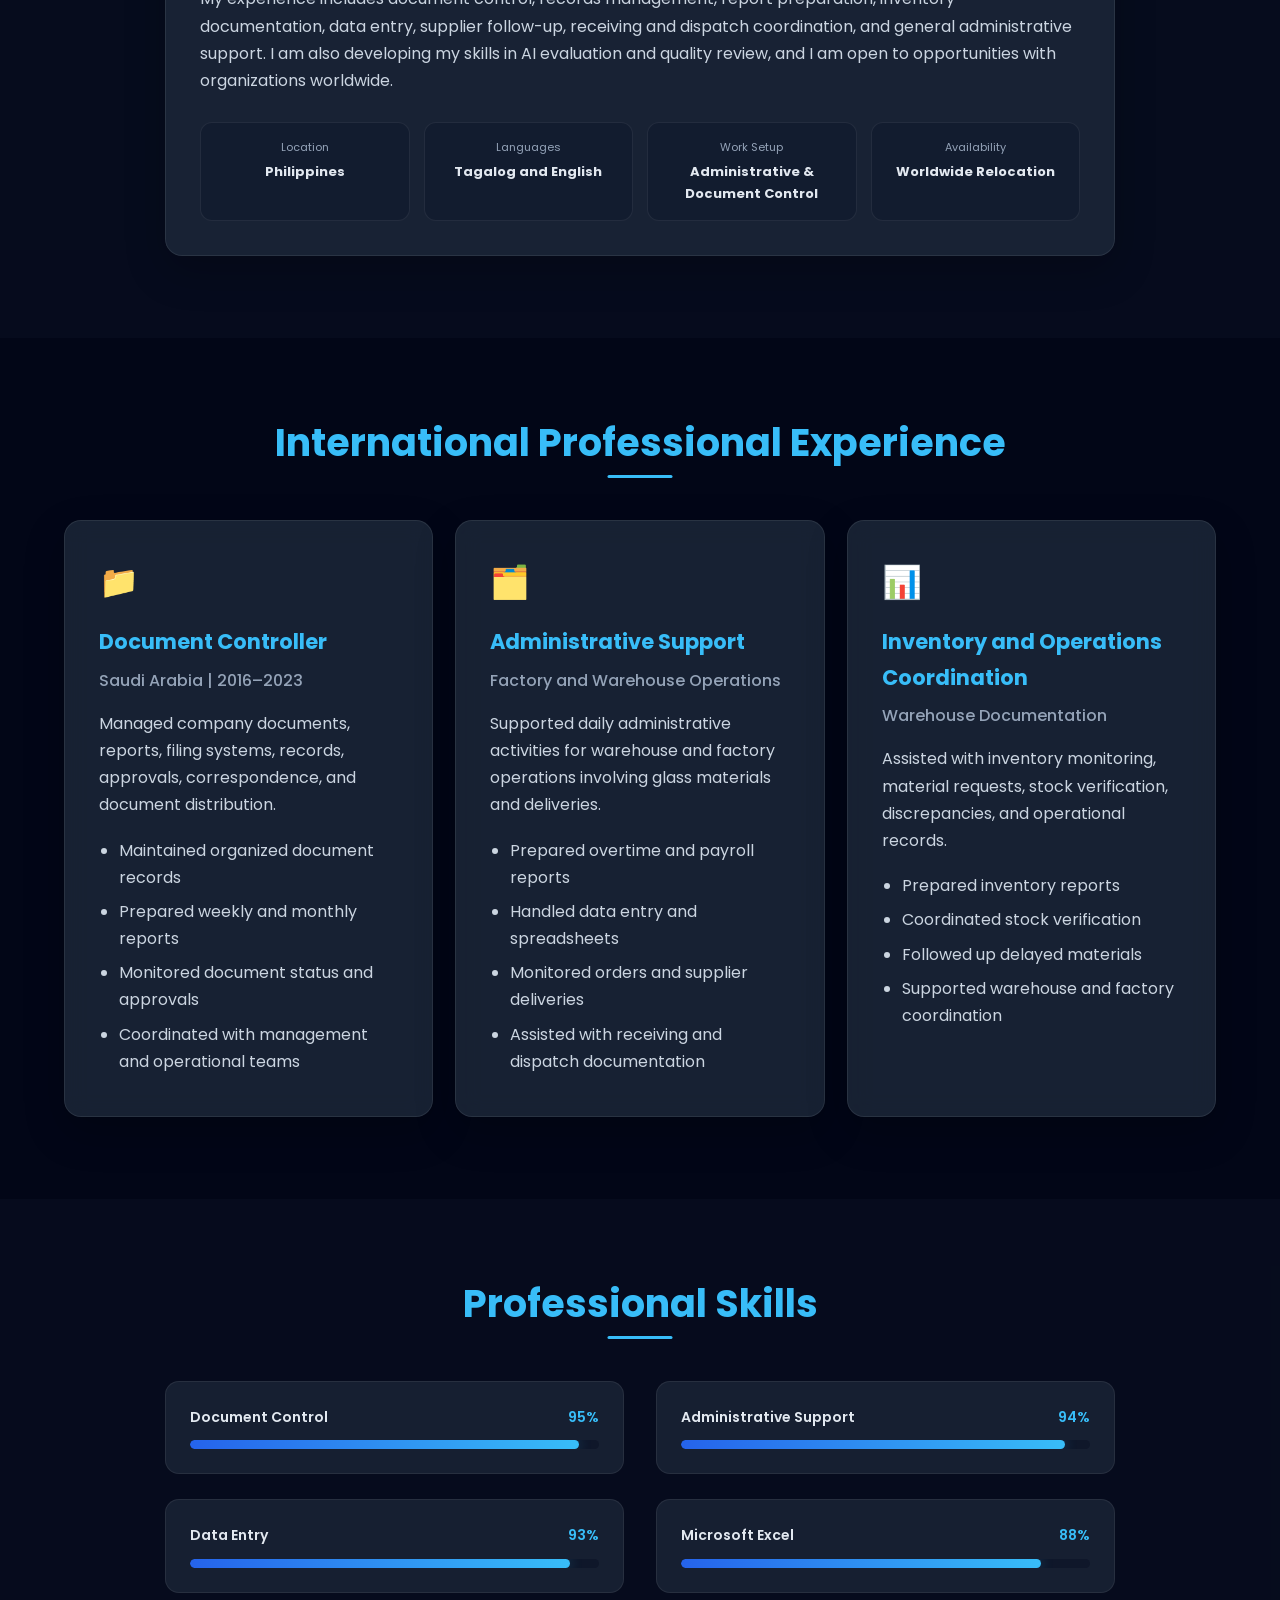
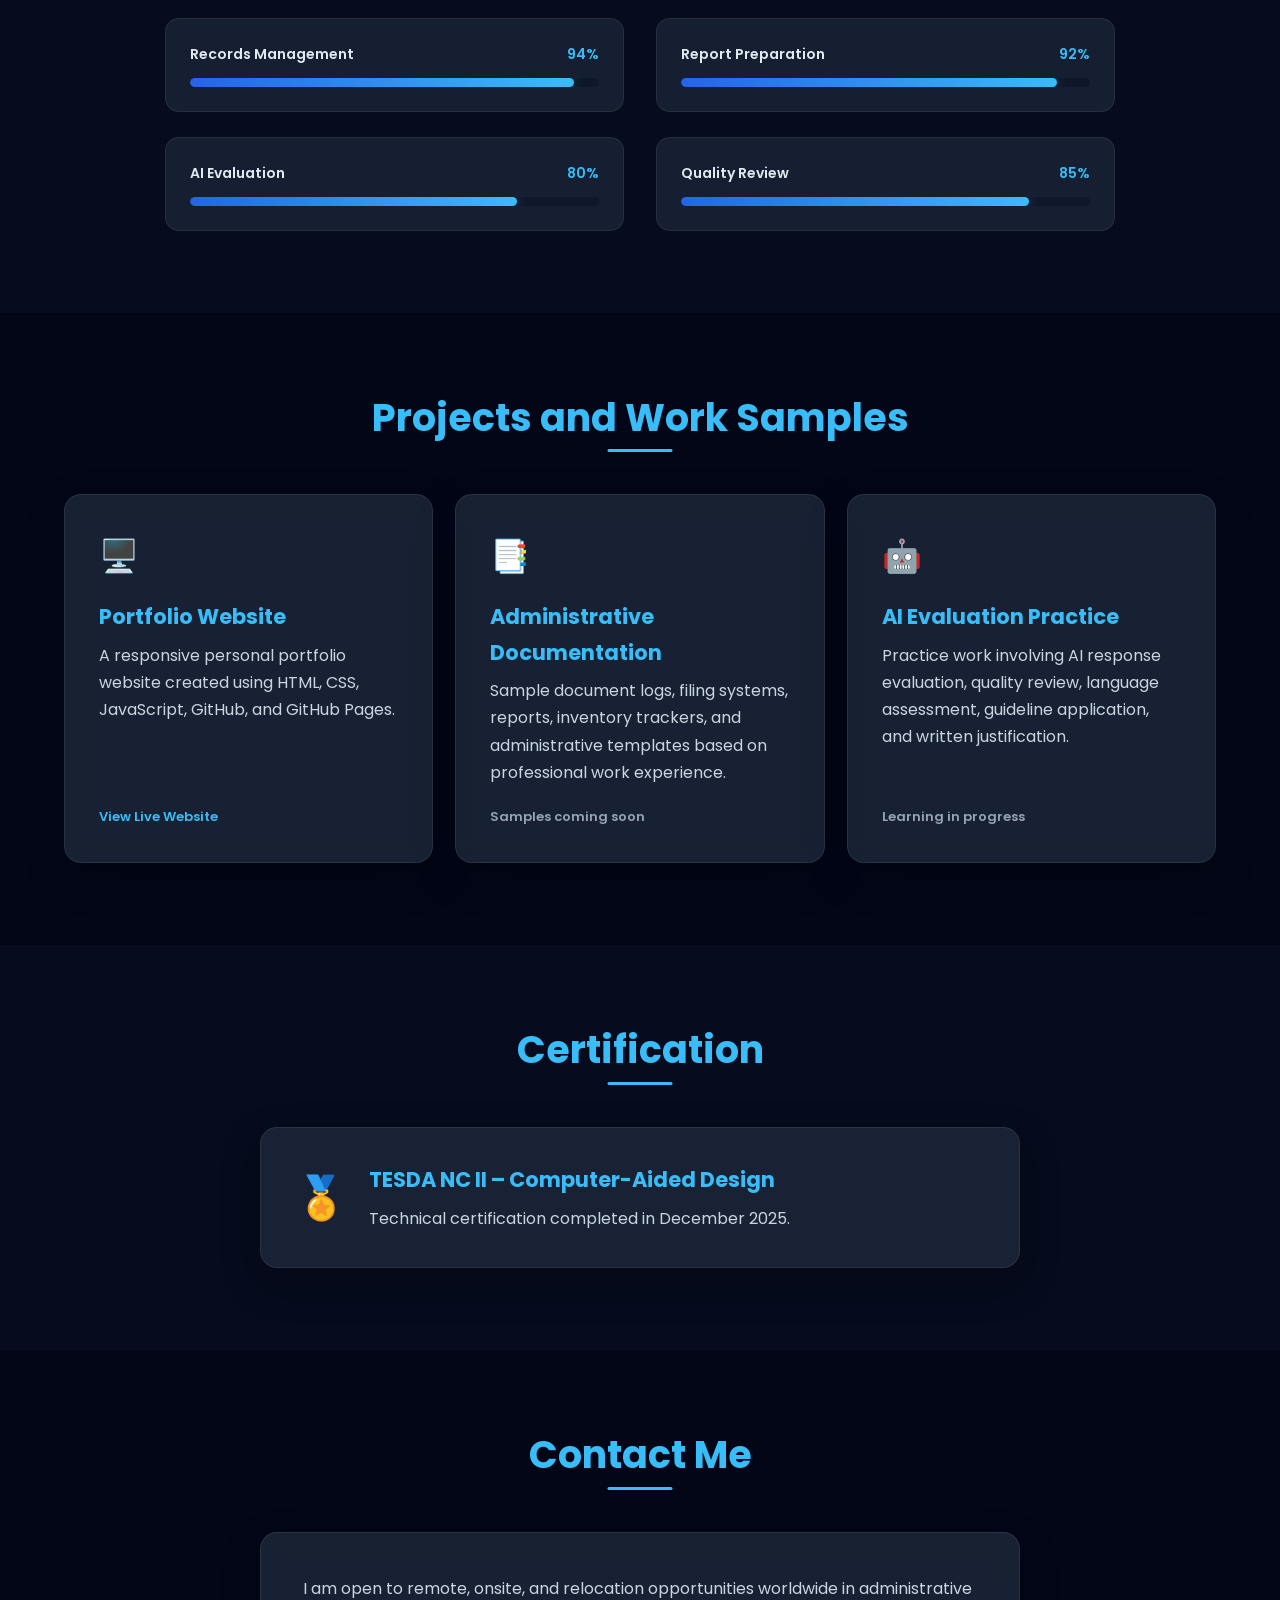
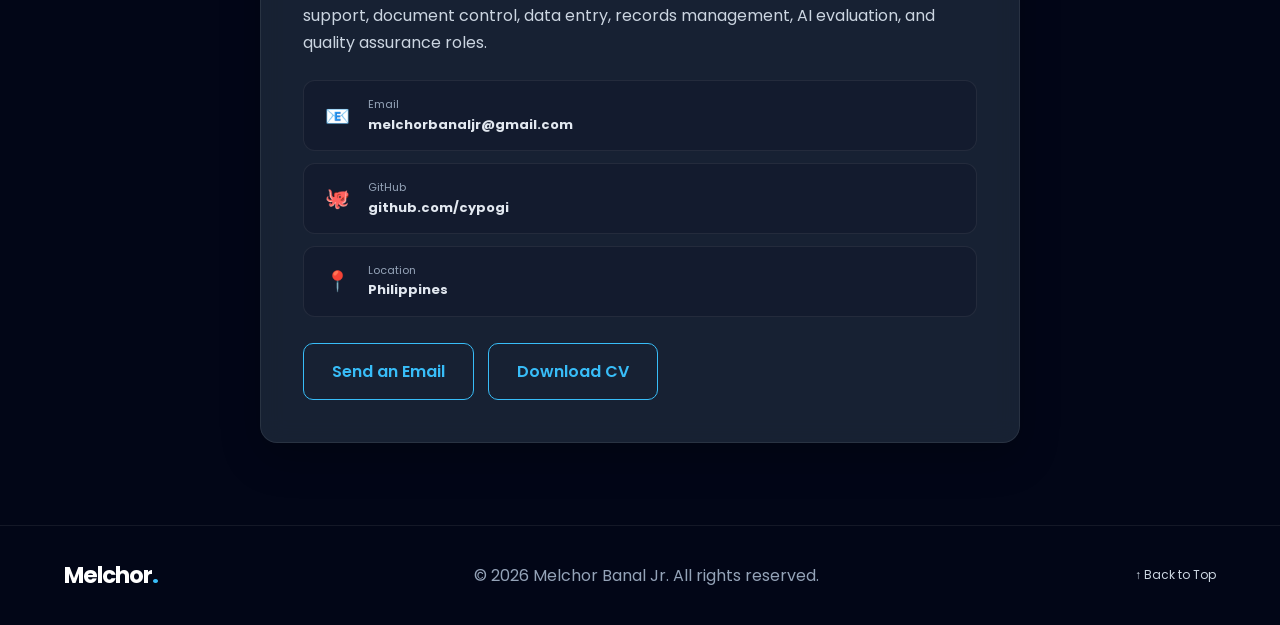
==== commit c3037250: "Rename index_global.html to index.html" ====
--- a/index.html
+++ b/index.html
@@ -9,17 +9,11 @@
       content="width=device-width, initial-scale=1.0">
 
 <title>
-
-Melchor Banal Jr.
-|
-Administrative Support
-|
-AI Data Specialist
-
+Melchor Banal Jr. | Administrative Support | Document Controller | AI Data Specialist
 </title>
 
 <meta name="description"
-content="Professional Portfolio of Melchor Banal Jr. Administrative Support, Document Controller, AI Data Specialist.">
+content="Global professional portfolio of Melchor Banal Jr., an Administrative Support, Document Control, Data Entry, and AI Evaluation professional open to remote, onsite, and relocation opportunities worldwide.">
 
 <link rel="preconnect"
 href="https://fonts.googleapis.com">
@@ -139,7 +133,7 @@
 
 <span class="availability-dot"></span>
 
-Available for Remote, Onsite & Relocation
+Open to Remote, Onsite & Relocation Worldwide
 
 </div>
 
@@ -167,22 +161,13 @@
 
 <p class="hero-description">
 
-Administrative Support professional with more than
-7 years of experience in Saudi Arabia.
-
-Experienced in
-
-Document Control,
-
-Reports,
-
-Inventory,
-
-Office Administration,
-
-AI Evaluation,
-
-and Remote Support.
+Administrative Support and Document Control professional with more than
+7 years of international work experience.
+
+I help organizations improve documentation, reporting, records management,
+data accuracy, inventory coordination, and daily administrative operations.
+
+Open to remote, onsite, and relocation opportunities worldwide.
 
 </p>
 
@@ -196,7 +181,7 @@
 
 </span>
 
-7+ Years Experience
+7+ Years International Professional Experience
 
 </div>
 
@@ -208,7 +193,7 @@
 
 </span>
 
-Saudi Arabia Experience
+International Work Experience
 
 </div>
 
@@ -220,7 +205,7 @@
 
 </span>
 
-Remote Ready
+Administrative & Document Control
 
 </div>
 
@@ -232,7 +217,7 @@
 
 </span>
 
-Detail Oriented
+Available Worldwide
 
 </div>
 
@@ -300,7 +285,7 @@
 
 <span class="availability-dot"></span>
 
-Based in the Philippines
+Based in the Philippines • Available Worldwide
 
 </div>
 
@@ -370,7 +355,7 @@
 
 <p>
 
-Remote Ready
+Administrative & Document Control
 
 </p>
 
@@ -432,17 +417,19 @@
 
 <p>
 
-I have more than seven years of experience in document control,
-administrative support, reporting, records management, procurement
-documentation, inventory coordination, and office operations in Saudi Arabia.
-
-</p>
-
-<p>
-
-I am currently expanding my skills in AI evaluation, data annotation,
-quality review, remote support, and digital work. I value accuracy,
-organization, clear communication, and following project guidelines.
+I am an Administrative Support and Document Control professional
+with more than seven years of international experience supporting
+factory, warehouse, and office operations in Saudi Arabia.
+
+</p>
+
+<p>
+
+My experience includes document control, records management,
+report preparation, inventory documentation, data entry, supplier follow-up,
+receiving and dispatch coordination, and general administrative support.
+I am also developing my skills in AI evaluation and quality review,
+and I am open to opportunities with organizations worldwide.
 
 </p>
 
@@ -468,7 +455,7 @@
 
 <span>Work Setup</span>
 
-<strong>Remote Ready</strong>
+<strong>Administrative & Document Control</strong>
 
 </div>
 
@@ -476,7 +463,7 @@
 
 <span>Availability</span>
 
-<strong>Flexible Schedule</strong>
+<strong>Worldwide Relocation</strong>
 
 </div>
 
@@ -500,7 +487,7 @@
 
 <h2 class="section-title">
 
-Professional Experience
+International Professional Experience
 
 </h2>
 
@@ -983,8 +970,9 @@
 
 <p class="contact-intro">
 
-I am open to remote, onsite, and relocation opportunities in administrative support, 
-document control, data entry, AI evaluation, and quality assurance roles.
+I am open to remote, onsite, and relocation opportunities worldwide
+in administrative support, document control, data entry, records management,
+AI evaluation, and quality assurance roles.
 
 </p>
 
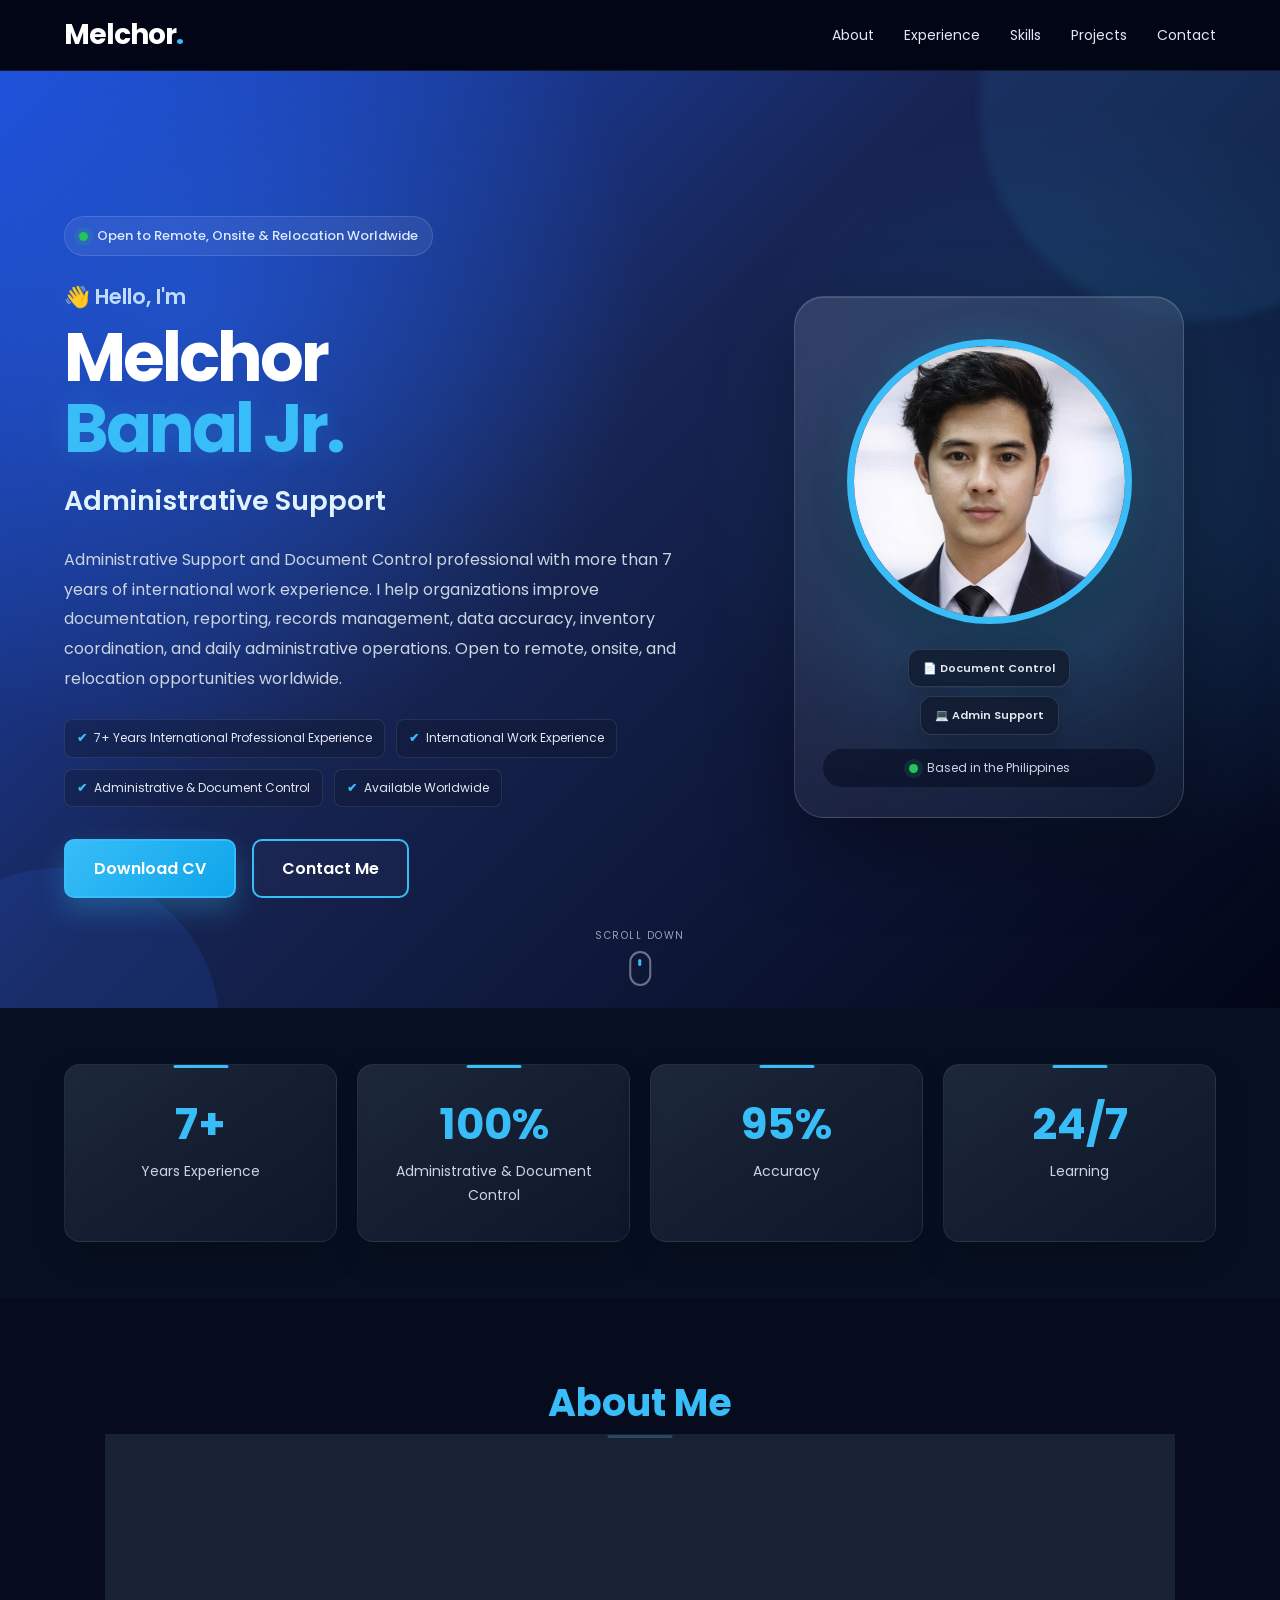
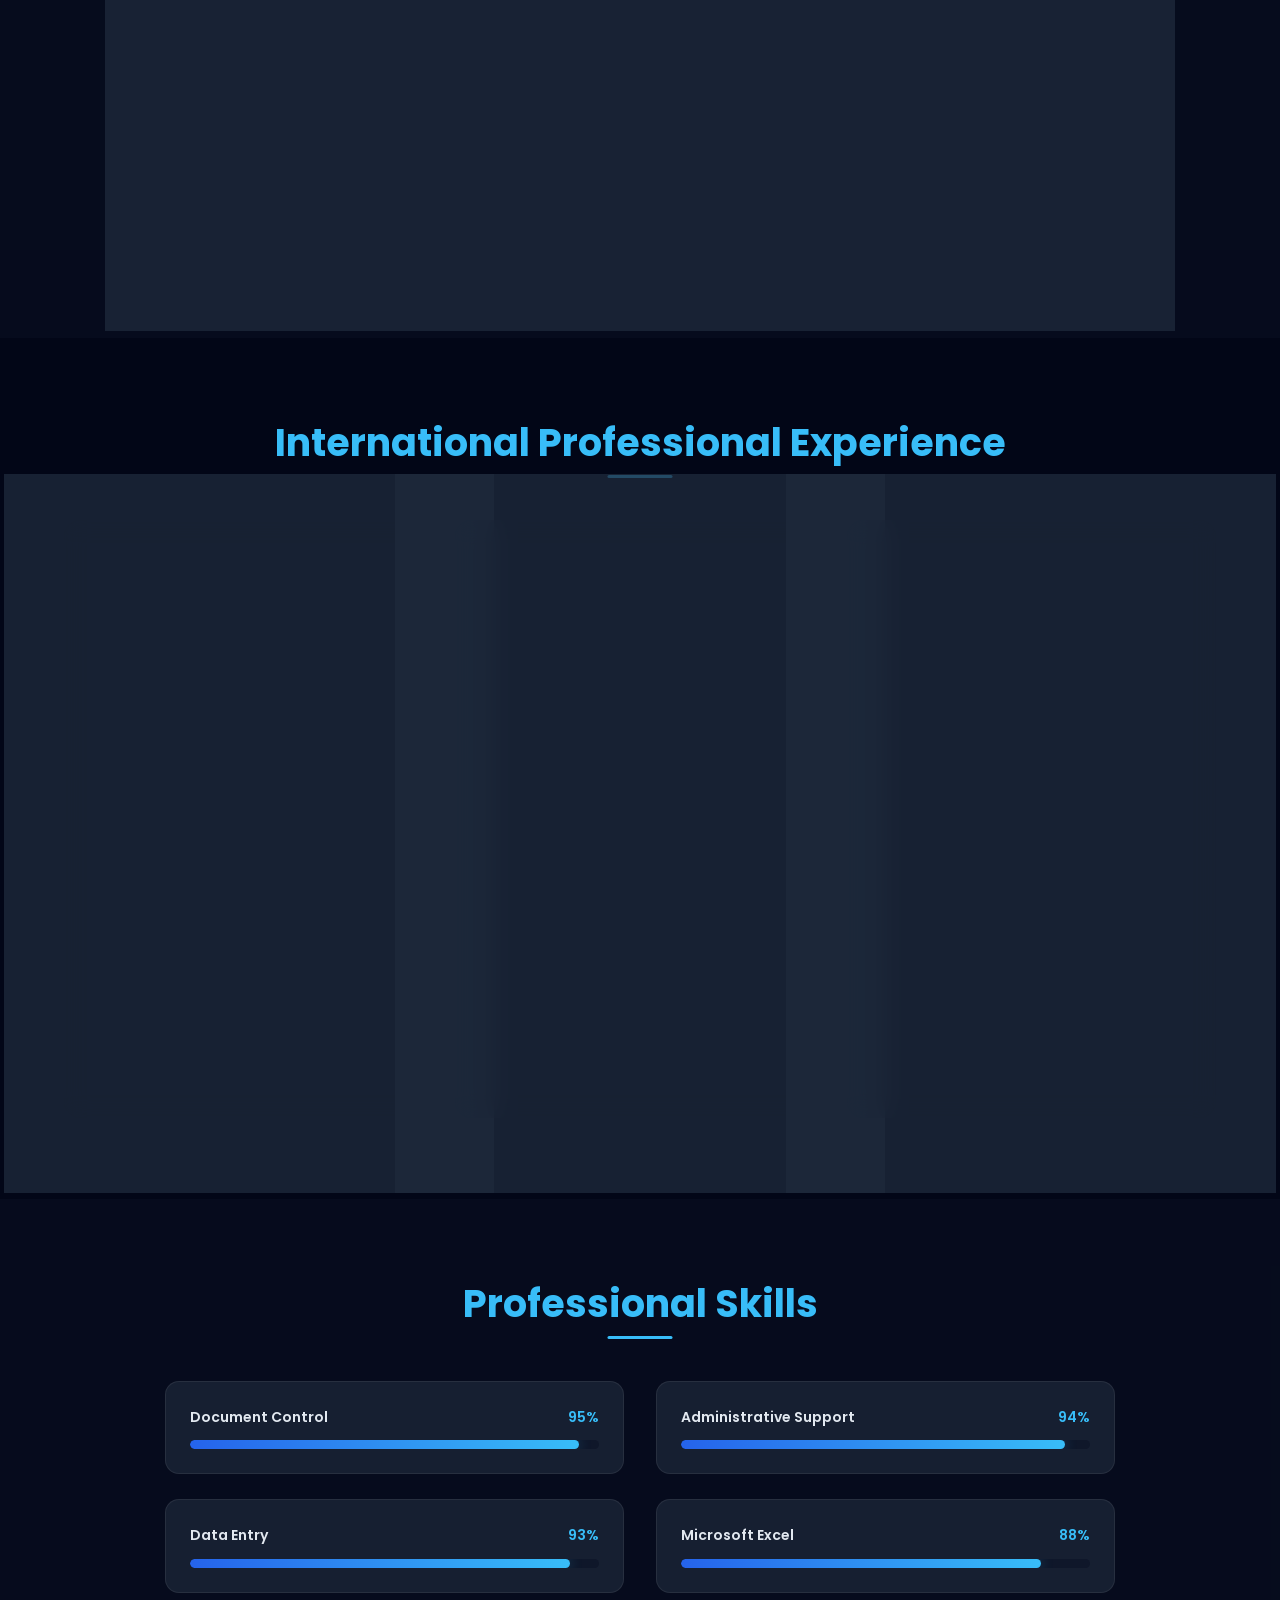
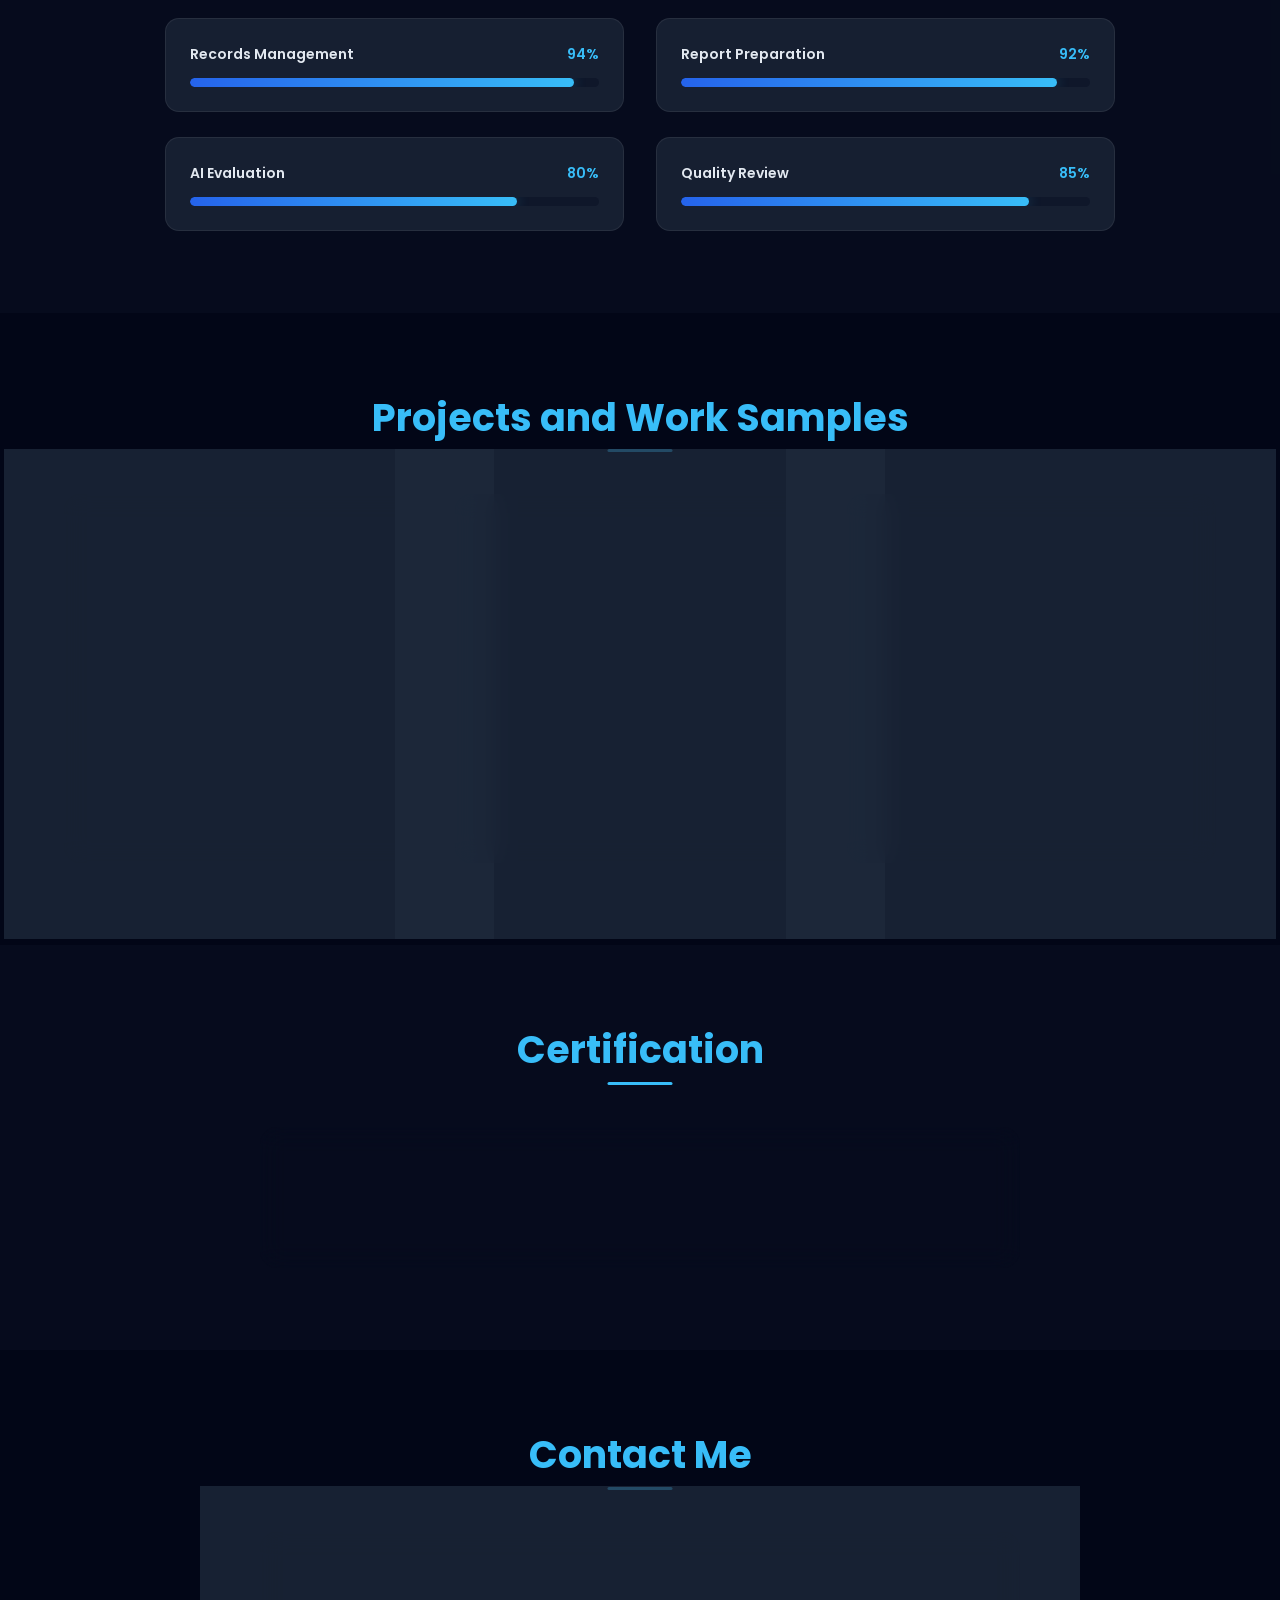
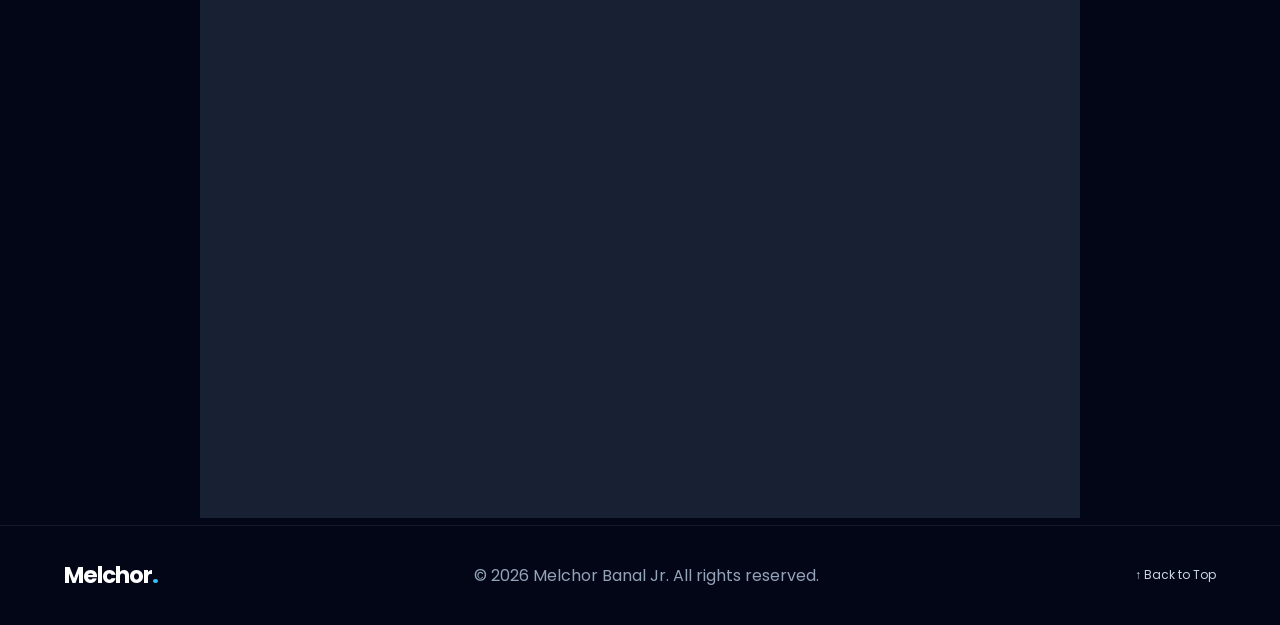
==== commit 921468ed: "Update index.html" ====
--- a/index.html
+++ b/index.html
@@ -285,7 +285,7 @@
 
 <span class="availability-dot"></span>
 
-Based in the Philippines • Available Worldwide
+Based in the Philippines
 
 </div>
 
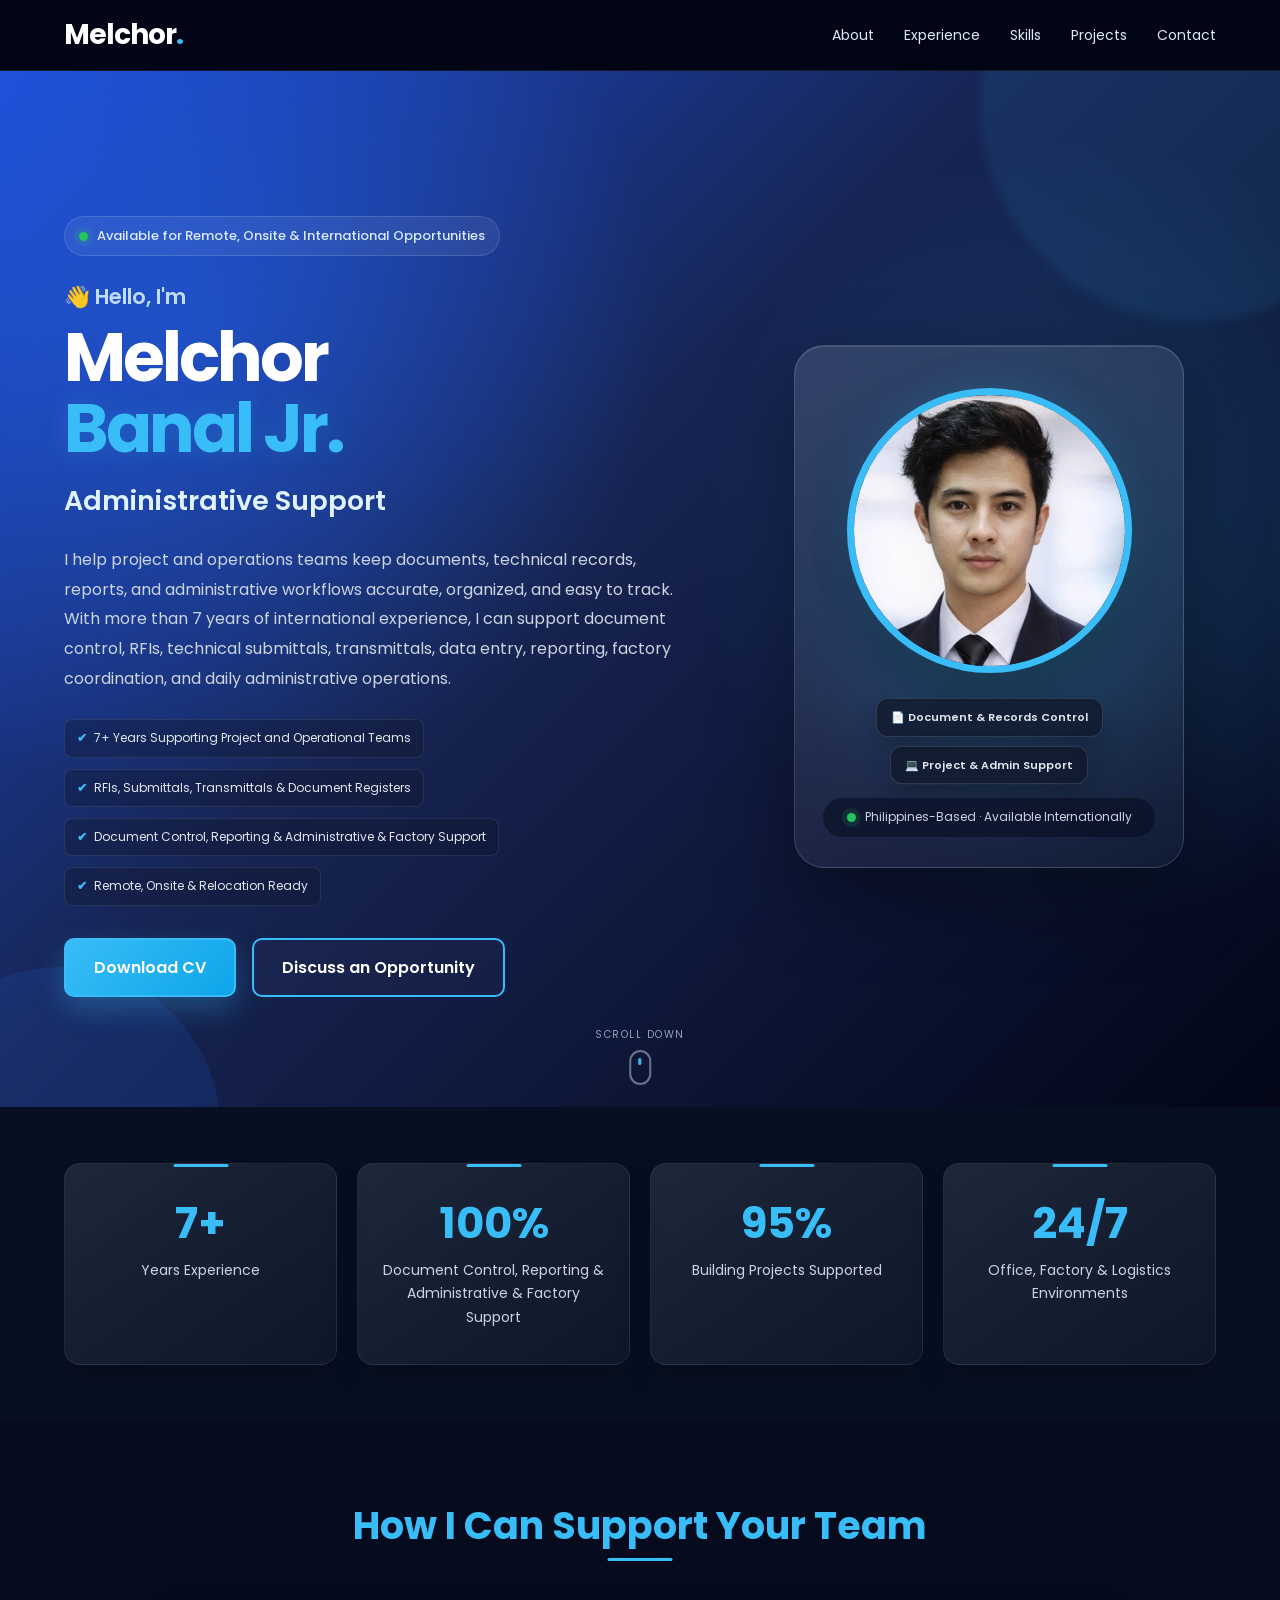
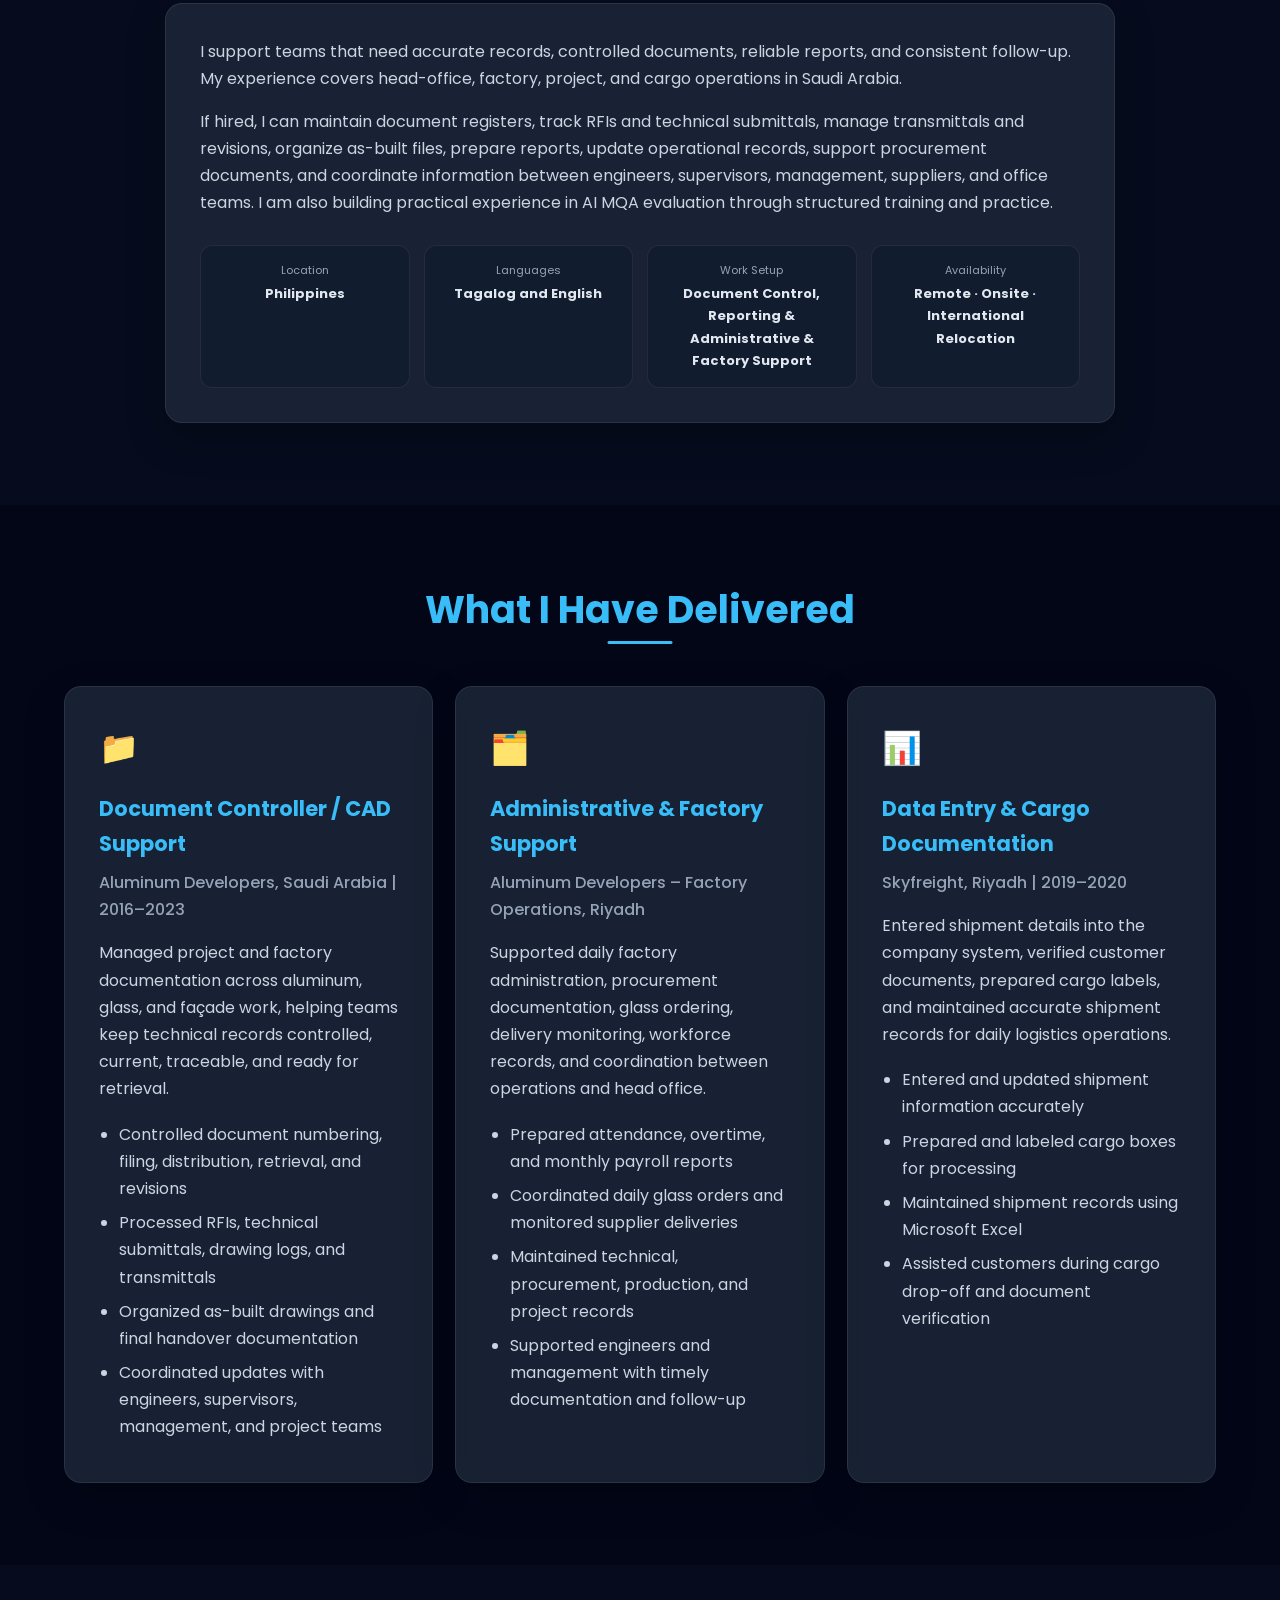
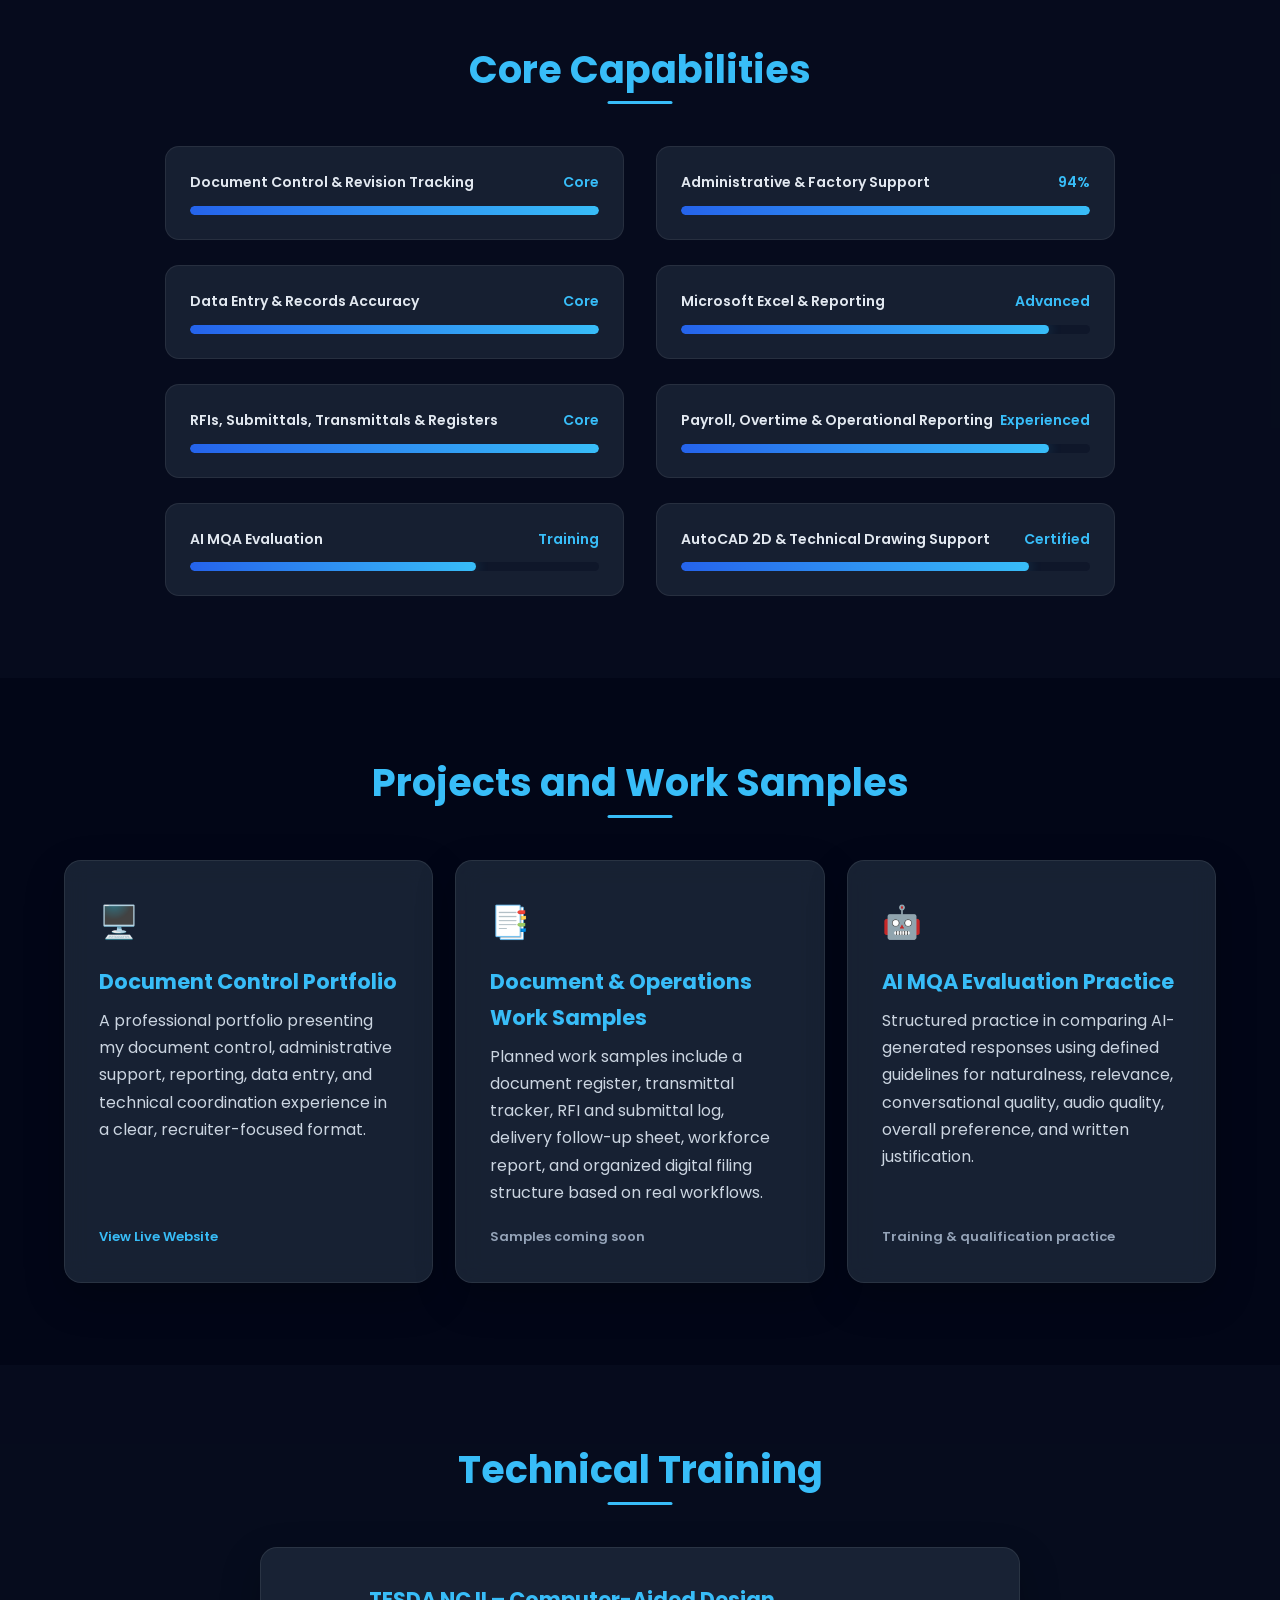
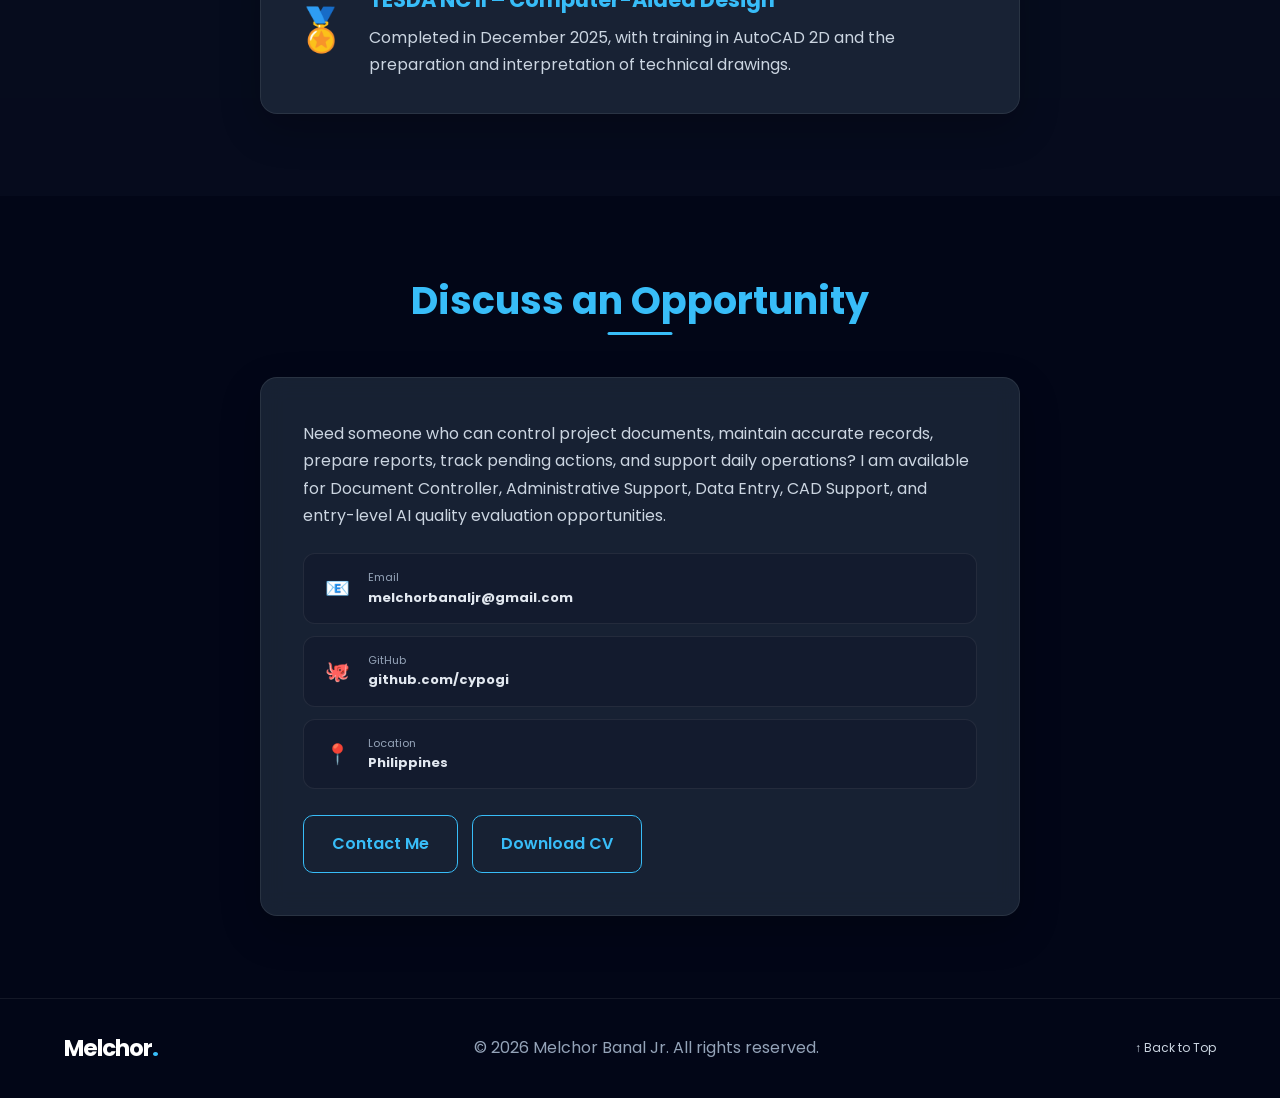
==== commit bdf5bba4: "Rename index_revised.html to index.html" ====
--- a/index.html
+++ b/index.html
@@ -9,11 +9,11 @@
       content="width=device-width, initial-scale=1.0">
 
 <title>
-Melchor Banal Jr. | Administrative Support | Document Controller | AI Data Specialist
+Melchor Banal Jr. | Document Controller / CAD Support | Administrative & Factory Support | AI Quality Evaluation
 </title>
 
 <meta name="description"
-content="Global professional portfolio of Melchor Banal Jr., an Administrative Support, Document Control, Data Entry, and AI Evaluation professional open to remote, onsite, and relocation opportunities worldwide.">
+content="Professional portfolio of Melchor Banal Jr., a Document Controller / CAD Support and Administrative & Factory Support professional with 7+ years of international experience in project documentation, technical records, reporting, data entry, factory operations, and AI quality evaluation practice.">
 
 <link rel="preconnect"
 href="https://fonts.googleapis.com">
@@ -133,7 +133,7 @@
 
 <span class="availability-dot"></span>
 
-Open to Remote, Onsite & Relocation Worldwide
+Available for Remote, Onsite & International Opportunities
 
 </div>
 
@@ -161,13 +161,12 @@
 
 <p class="hero-description">
 
-Administrative Support and Document Control professional with more than
-7 years of international work experience.
-
-I help organizations improve documentation, reporting, records management,
-data accuracy, inventory coordination, and daily administrative operations.
-
-Open to remote, onsite, and relocation opportunities worldwide.
+I help project and operations teams keep documents, technical records,
+reports, and administrative workflows accurate, organized, and easy to track.
+
+With more than 7 years of international experience, I can support document
+control, RFIs, technical submittals, transmittals, data entry, reporting,
+factory coordination, and daily administrative operations.
 
 </p>
 
@@ -181,7 +180,7 @@
 
 </span>
 
-7+ Years International Professional Experience
+7+ Years Supporting Project and Operational Teams
 
 </div>
 
@@ -193,7 +192,7 @@
 
 </span>
 
-International Work Experience
+RFIs, Submittals, Transmittals & Document Registers
 
 </div>
 
@@ -205,7 +204,7 @@
 
 </span>
 
-Administrative & Document Control
+Document Control, Reporting & Administrative & Factory Support
 
 </div>
 
@@ -217,7 +216,7 @@
 
 </span>
 
-Available Worldwide
+Remote, Onsite & Relocation Ready
 
 </div>
 
@@ -243,7 +242,7 @@
 
 class="btn-outline">
 
-Contact Me
+Discuss an Opportunity
 
 </a>
 
@@ -271,13 +270,13 @@
 
 <div class="floating-badge badge-top">
 
-📄 Document Control
+📄 Document & Records Control
 
 </div>
 
 <div class="floating-badge badge-bottom">
 
-💻 Admin Support
+💻 Project & Admin Support
 
 </div>
 
@@ -285,7 +284,7 @@
 
 <span class="availability-dot"></span>
 
-Based in the Philippines
+Philippines-Based · Available Internationally
 
 </div>
 
@@ -355,7 +354,7 @@
 
 <p>
 
-Administrative & Document Control
+Document Control, Reporting & Administrative & Factory Support
 
 </p>
 
@@ -365,13 +364,13 @@
 
 <h2>
 
-95%
+10+
 
 </h2>
 
 <p>
 
-Accuracy
+Building Projects Supported
 
 </p>
 
@@ -381,13 +380,13 @@
 
 <h2>
 
-24/7
+3
 
 </h2>
 
 <p>
 
-Learning
+Office, Factory & Logistics Environments
 
 </p>
 
@@ -409,7 +408,7 @@
 
 <h2 class="section-title">
 
-About Me
+How I Can Support Your Team
 
 </h2>
 
@@ -417,19 +416,20 @@
 
 <p>
 
-I am an Administrative Support and Document Control professional
-with more than seven years of international experience supporting
-factory, warehouse, and office operations in Saudi Arabia.
-
-</p>
-
-<p>
-
-My experience includes document control, records management,
-report preparation, inventory documentation, data entry, supplier follow-up,
-receiving and dispatch coordination, and general administrative support.
-I am also developing my skills in AI evaluation and quality review,
-and I am open to opportunities with organizations worldwide.
+I support teams that need accurate records, controlled documents,
+reliable reports, and consistent follow-up. My experience covers head-office,
+factory, project, and cargo operations in Saudi Arabia.
+
+</p>
+
+<p>
+
+If hired, I can maintain document registers, track RFIs and technical
+submittals, manage transmittals and revisions, organize as-built files,
+prepare reports, update operational records, support procurement documents,
+and coordinate information between engineers, supervisors, management,
+suppliers, and office teams. I am also building practical experience in
+AI MQA evaluation through structured training and practice.
 
 </p>
 
@@ -455,7 +455,7 @@
 
 <span>Work Setup</span>
 
-<strong>Administrative & Document Control</strong>
+<strong>Document Control, Reporting & Administrative & Factory Support</strong>
 
 </div>
 
@@ -463,7 +463,7 @@
 
 <span>Availability</span>
 
-<strong>Worldwide Relocation</strong>
+<strong>Remote · Onsite · International Relocation</strong>
 
 </div>
 
@@ -487,7 +487,7 @@
 
 <h2 class="section-title">
 
-International Professional Experience
+What I Have Delivered
 
 </h2>
 
@@ -503,32 +503,33 @@
 
 <h3>
 
-Document Controller
+Document Controller / CAD Support
 
 </h3>
 
 <h4>
 
-Saudi Arabia | 2016–2023
+Aluminum Developers, Saudi Arabia | 2016–2023
 
 </h4>
 
 <p>
 
-Managed company documents, reports, filing systems, records,
-approvals, correspondence, and document distribution.
+Managed project and factory documentation across aluminum, glass,
+and façade work, helping teams keep technical records controlled,
+current, traceable, and ready for retrieval.
 
 </p>
 
 <ul>
 
-<li>Maintained organized document records</li>
-
-<li>Prepared weekly and monthly reports</li>
-
-<li>Monitored document status and approvals</li>
-
-<li>Coordinated with management and operational teams</li>
+<li>Controlled document numbering, filing, distribution, retrieval, and revisions</li>
+
+<li>Processed RFIs, technical submittals, drawing logs, and transmittals</li>
+
+<li>Organized as-built drawings and final handover documentation</li>
+
+<li>Coordinated updates with engineers, supervisors, management, and project teams</li>
 
 </ul>
 
@@ -544,32 +545,33 @@
 
 <h3>
 
-Administrative Support
+Administrative & Factory Support
 
 </h3>
 
 <h4>
 
-Factory and Warehouse Operations
+Aluminum Developers – Factory Operations, Riyadh
 
 </h4>
 
 <p>
 
-Supported daily administrative activities for warehouse and
-factory operations involving glass materials and deliveries.
+Supported daily factory administration, procurement documentation,
+glass ordering, delivery monitoring, workforce records, and coordination
+between operations and head office.
 
 </p>
 
 <ul>
 
-<li>Prepared overtime and payroll reports</li>
-
-<li>Handled data entry and spreadsheets</li>
-
-<li>Monitored orders and supplier deliveries</li>
-
-<li>Assisted with receiving and dispatch documentation</li>
+<li>Prepared attendance, overtime, and monthly payroll reports</li>
+
+<li>Coordinated daily glass orders and monitored supplier deliveries</li>
+
+<li>Maintained technical, procurement, production, and project records</li>
+
+<li>Supported engineers and management with timely documentation and follow-up</li>
 
 </ul>
 
@@ -585,32 +587,33 @@
 
 <h3>
 
-Inventory and Operations Coordination
+Data Entry & Cargo Documentation
 
 </h3>
 
 <h4>
 
-Warehouse Documentation
+Skyfreight, Riyadh | 2019–2020
 
 </h4>
 
 <p>
 
-Assisted with inventory monitoring, material requests,
-stock verification, discrepancies, and operational records.
+Entered shipment details into the company system, verified customer
+documents, prepared cargo labels, and maintained accurate shipment records
+for daily logistics operations.
 
 </p>
 
 <ul>
 
-<li>Prepared inventory reports</li>
-
-<li>Coordinated stock verification</li>
-
-<li>Followed up delayed materials</li>
-
-<li>Supported warehouse and factory coordination</li>
+<li>Entered and updated shipment information accurately</li>
+
+<li>Prepared and labeled cargo boxes for processing</li>
+
+<li>Maintained shipment records using Microsoft Excel</li>
+
+<li>Assisted customers during cargo drop-off and document verification</li>
 
 </ul>
 
@@ -634,7 +637,7 @@
 
 <h2 class="section-title">
 
-Professional Skills
+Core Capabilities
 
 </h2>
 
@@ -644,15 +647,15 @@
 
 <div class="skill-title">
 
-<span>Document Control</span>
-
-<span>95%</span>
+<span>Document Control & Revision Tracking</span>
+
+<span>Core</span>
 
 </div>
 
 <div class="bar">
 
-<div class="fill" style="width:95%;"></div>
+<div class="fill" style="width:100%;"></div>
 
 </div>
 
@@ -662,7 +665,7 @@
 
 <div class="skill-title">
 
-<span>Administrative Support</span>
+<span>Administrative & Factory Support</span>
 
 <span>94%</span>
 
@@ -670,7 +673,7 @@
 
 <div class="bar">
 
-<div class="fill" style="width:94%;"></div>
+<div class="fill" style="width:100%;"></div>
 
 </div>
 
@@ -680,15 +683,15 @@
 
 <div class="skill-title">
 
-<span>Data Entry</span>
-
-<span>93%</span>
+<span>Data Entry & Records Accuracy</span>
+
+<span>Core</span>
 
 </div>
 
 <div class="bar">
 
-<div class="fill" style="width:93%;"></div>
+<div class="fill" style="width:100%;"></div>
 
 </div>
 
@@ -698,15 +701,15 @@
 
 <div class="skill-title">
 
-<span>Microsoft Excel</span>
-
-<span>88%</span>
+<span>Microsoft Excel & Reporting</span>
+
+<span>Advanced</span>
 
 </div>
 
 <div class="bar">
 
-<div class="fill" style="width:88%;"></div>
+<div class="fill" style="width:90%;"></div>
 
 </div>
 
@@ -716,15 +719,15 @@
 
 <div class="skill-title">
 
-<span>Records Management</span>
-
-<span>94%</span>
+<span>RFIs, Submittals, Transmittals & Registers</span>
+
+<span>Core</span>
 
 </div>
 
 <div class="bar">
 
-<div class="fill" style="width:94%;"></div>
+<div class="fill" style="width:100%;"></div>
 
 </div>
 
@@ -734,15 +737,15 @@
 
 <div class="skill-title">
 
-<span>Report Preparation</span>
-
-<span>92%</span>
+<span>Payroll, Overtime & Operational Reporting</span>
+
+<span>Experienced</span>
 
 </div>
 
 <div class="bar">
 
-<div class="fill" style="width:92%;"></div>
+<div class="fill" style="width:90%;"></div>
 
 </div>
 
@@ -752,15 +755,15 @@
 
 <div class="skill-title">
 
-<span>AI Evaluation</span>
-
-<span>80%</span>
+<span>AI MQA Evaluation</span>
+
+<span>Training</span>
 
 </div>
 
 <div class="bar">
 
-<div class="fill" style="width:80%;"></div>
+<div class="fill" style="width:70%;"></div>
 
 </div>
 
@@ -770,9 +773,9 @@
 
 <div class="skill-title">
 
-<span>Quality Review</span>
-
-<span>85%</span>
+<span>AutoCAD 2D & Technical Drawing Support</span>
+
+<span>Certified</span>
 
 </div>
 
@@ -818,14 +821,15 @@
 
 <h3>
 
-Portfolio Website
+Document Control Portfolio
 
 </h3>
 
 <p>
 
-A responsive personal portfolio website created using HTML,
-CSS, JavaScript, GitHub, and GitHub Pages.
+A professional portfolio presenting my document control,
+administrative support, reporting, data entry, and technical coordination
+experience in a clear, recruiter-focused format.
 
 </p>
 
@@ -850,14 +854,15 @@
 
 <h3>
 
-Administrative Documentation
+Document & Operations Work Samples
 
 </h3>
 
 <p>
 
-Sample document logs, filing systems, reports, inventory trackers,
-and administrative templates based on professional work experience.
+Planned work samples include a document register, transmittal tracker,
+RFI and submittal log, delivery follow-up sheet, workforce report,
+and organized digital filing structure based on real workflows.
 
 </p>
 
@@ -879,20 +884,21 @@
 
 <h3>
 
-AI Evaluation Practice
+AI MQA Evaluation Practice
 
 </h3>
 
 <p>
 
-Practice work involving AI response evaluation, quality review,
-language assessment, guideline application, and written justification.
+Structured practice in comparing AI-generated responses using defined
+guidelines for naturalness, relevance, conversational quality, audio quality,
+overall preference, and written justification.
 
 </p>
 
 <span class="project-status">
 
-Learning in progress
+Training & qualification practice
 
 </span>
 
@@ -916,7 +922,7 @@
 
 <h2 class="section-title">
 
-Certification
+Technical Training
 
 </h2>
 
@@ -938,7 +944,8 @@
 
 <p>
 
-Technical certification completed in December 2025.
+Completed in December 2025, with training in AutoCAD 2D and the
+preparation and interpretation of technical drawings.
 
 </p>
 
@@ -962,7 +969,7 @@
 
 <h2 class="section-title">
 
-Contact Me
+Discuss an Opportunity
 
 </h2>
 
@@ -970,9 +977,10 @@
 
 <p class="contact-intro">
 
-I am open to remote, onsite, and relocation opportunities worldwide
-in administrative support, document control, data entry, records management,
-AI evaluation, and quality assurance roles.
+Need someone who can control project documents, maintain accurate records,
+prepare reports, track pending actions, and support daily operations?
+I am available for Document Controller, Administrative Support, Data Entry,
+CAD Support, and entry-level AI quality evaluation opportunities.
 
 </p>
 
@@ -1043,7 +1051,7 @@
 <a href="mailto:melchorbanaljr@gmail.com"
    class="btn">
 
-Send an Email
+Contact Me
 
 </a>
 
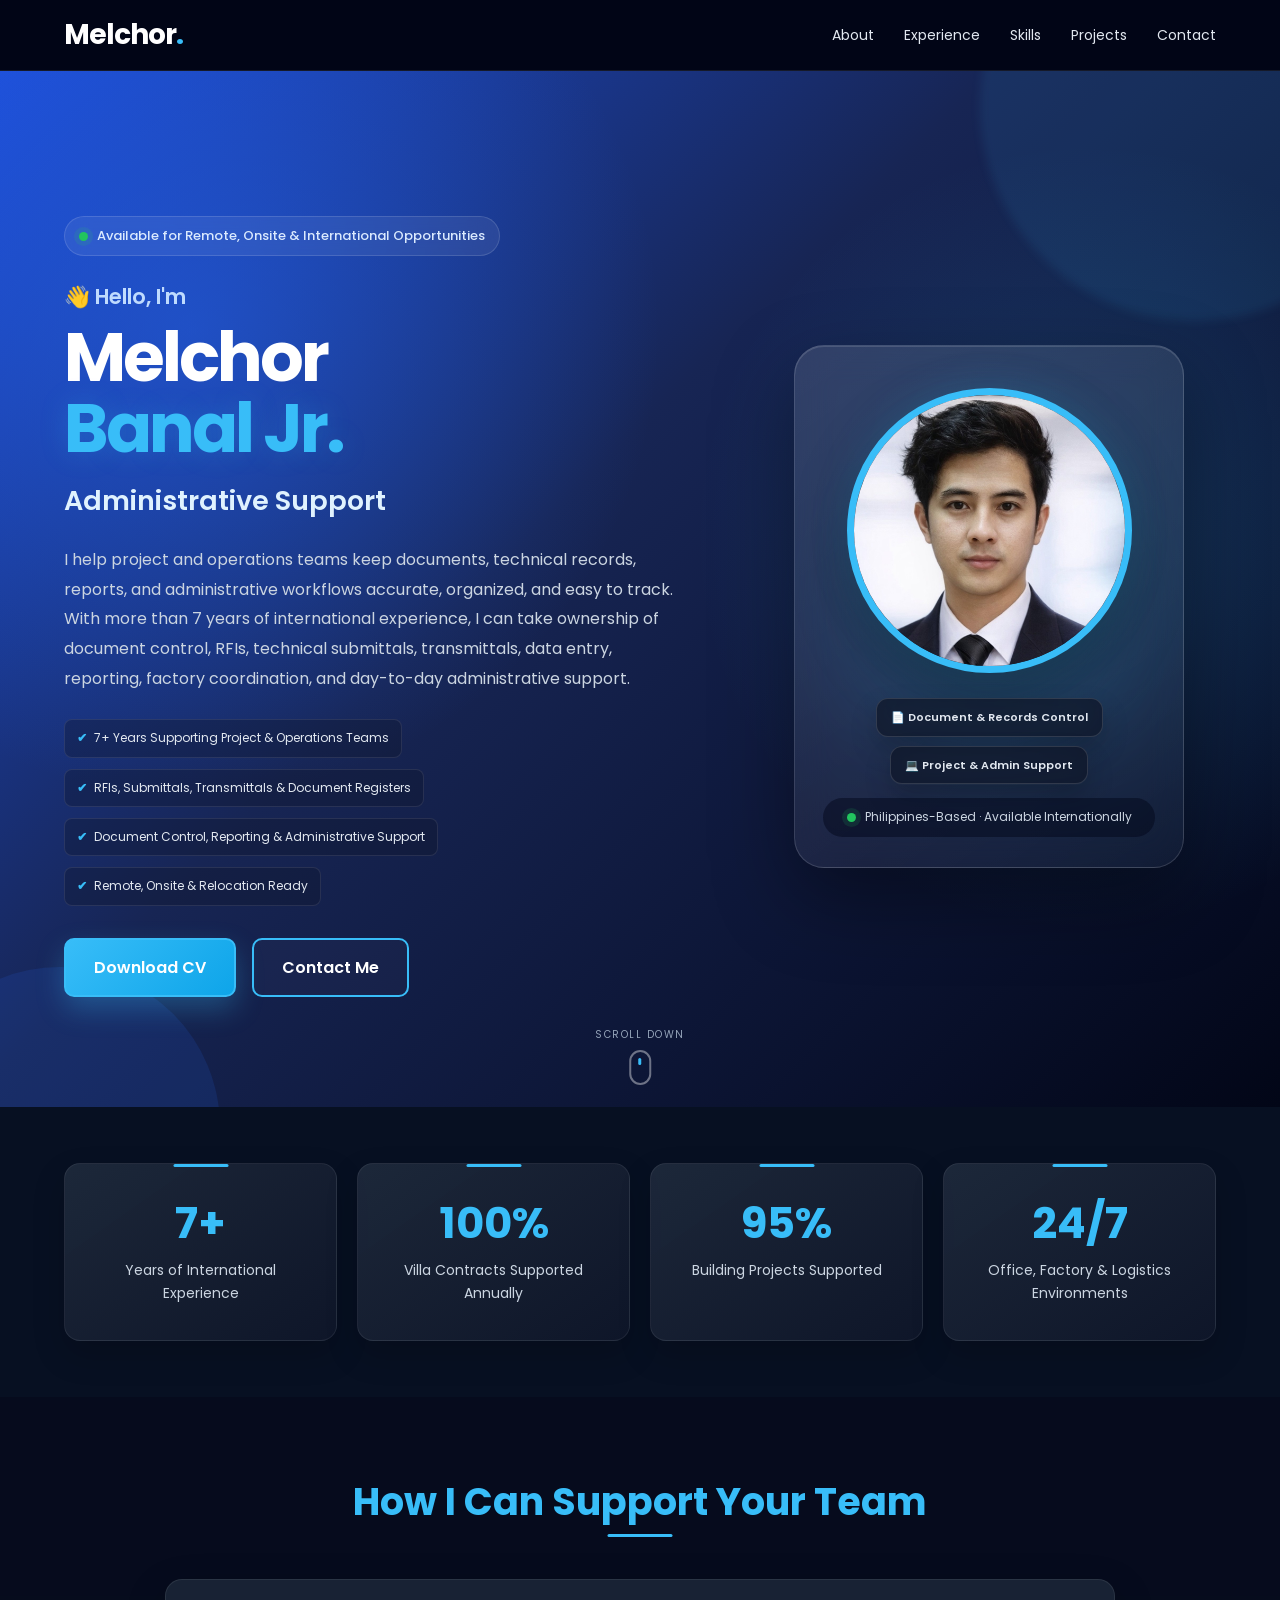
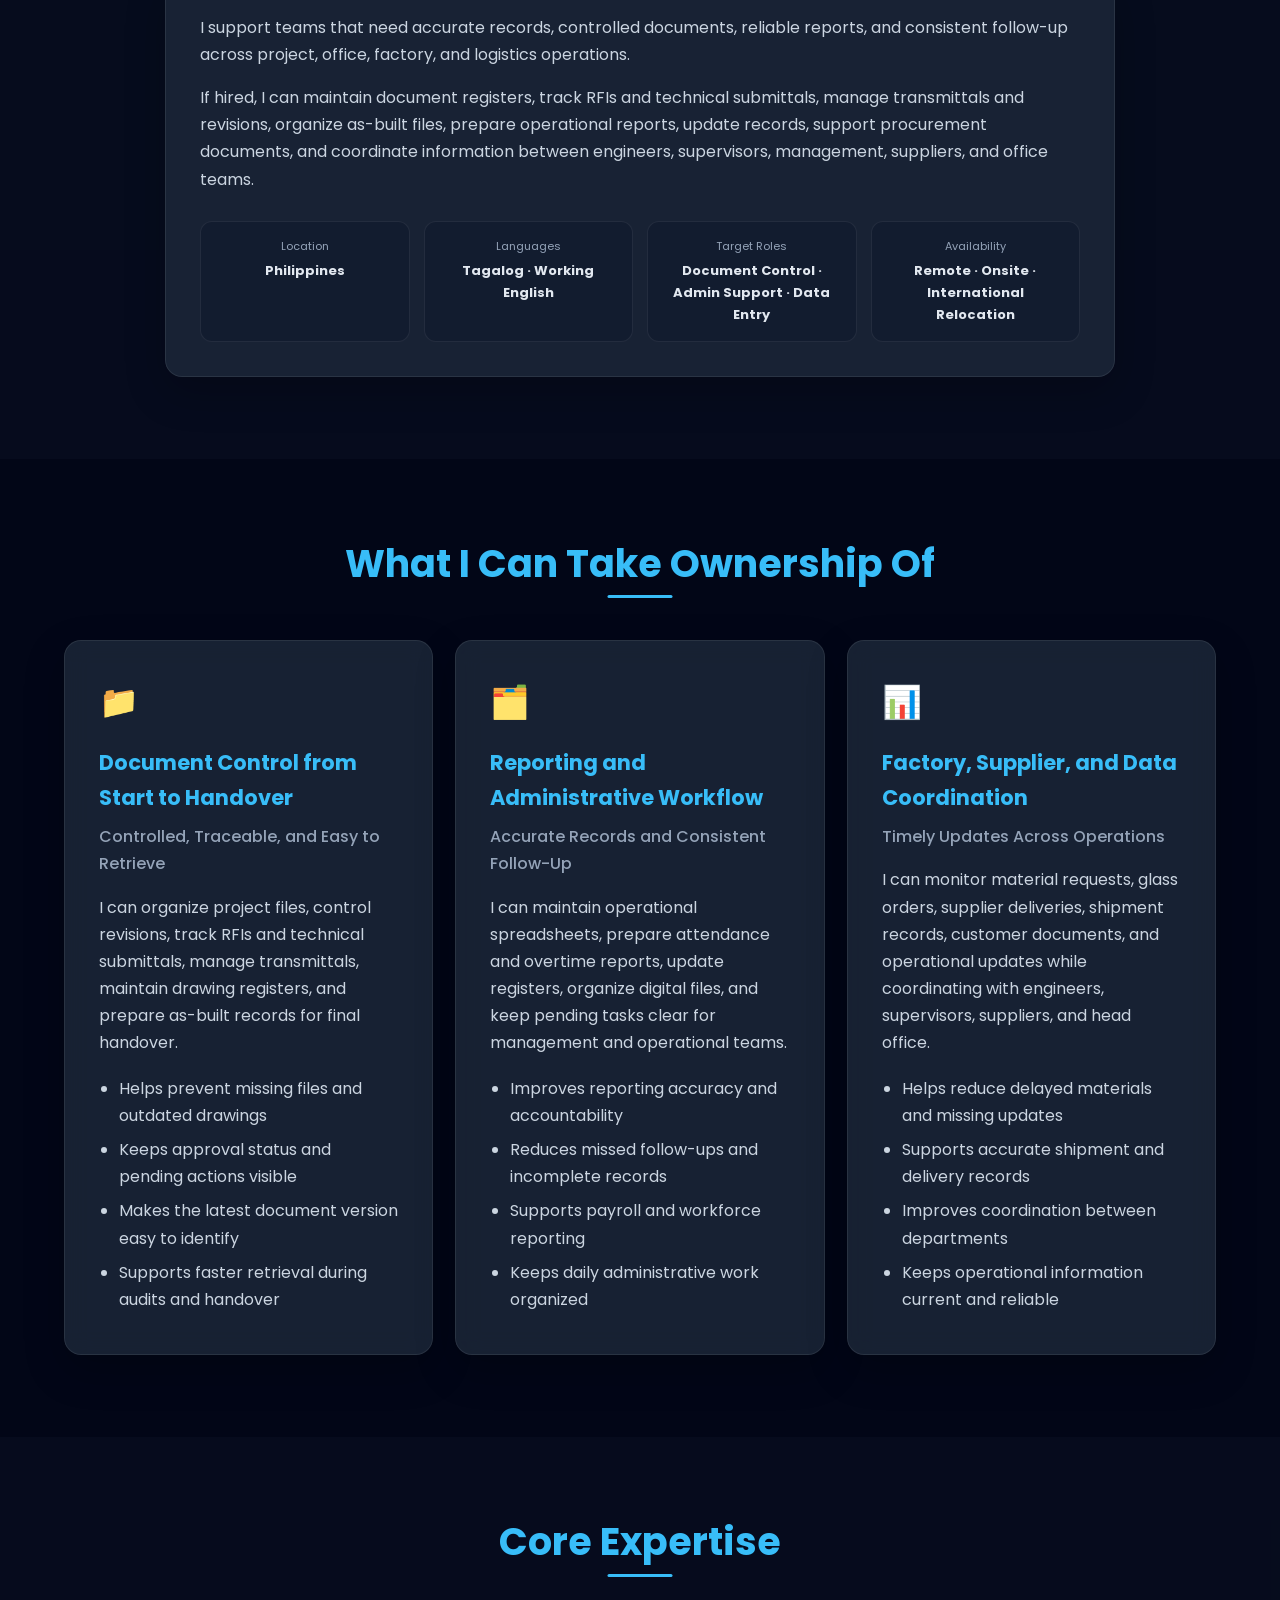
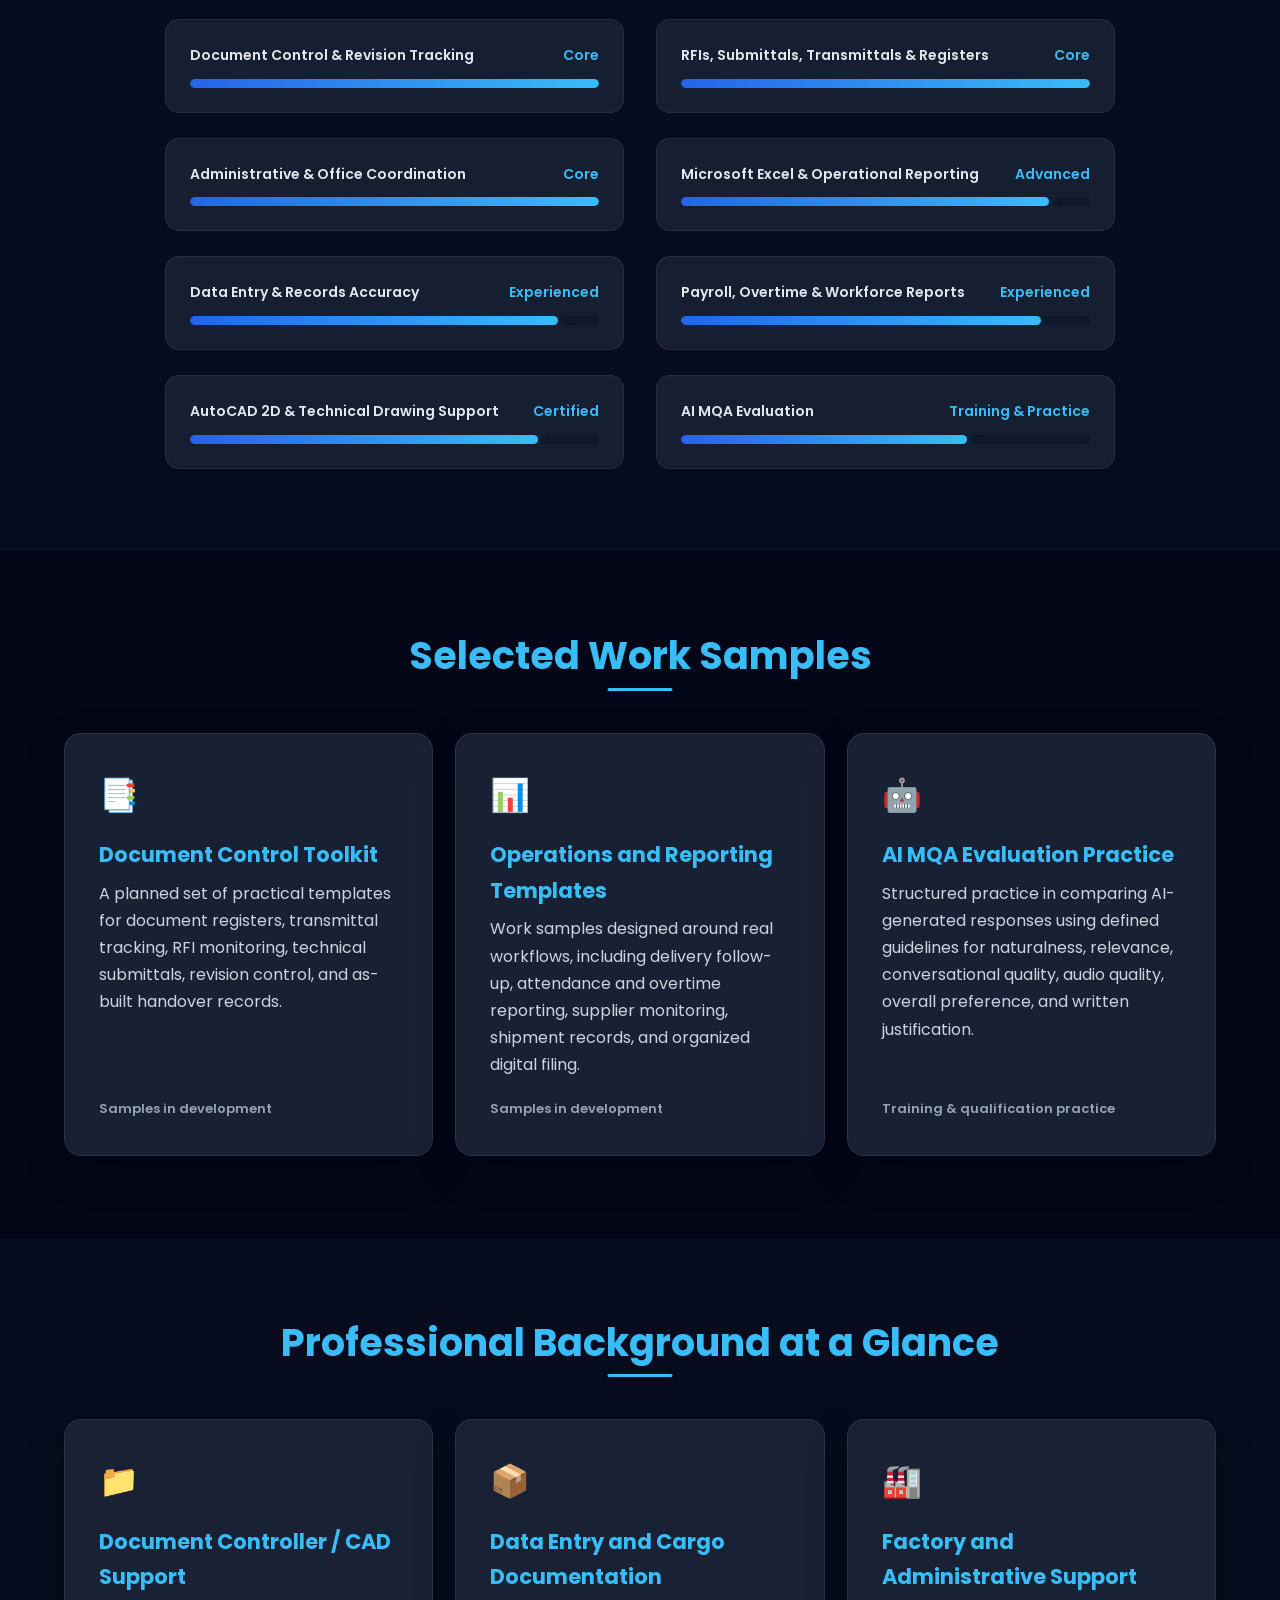
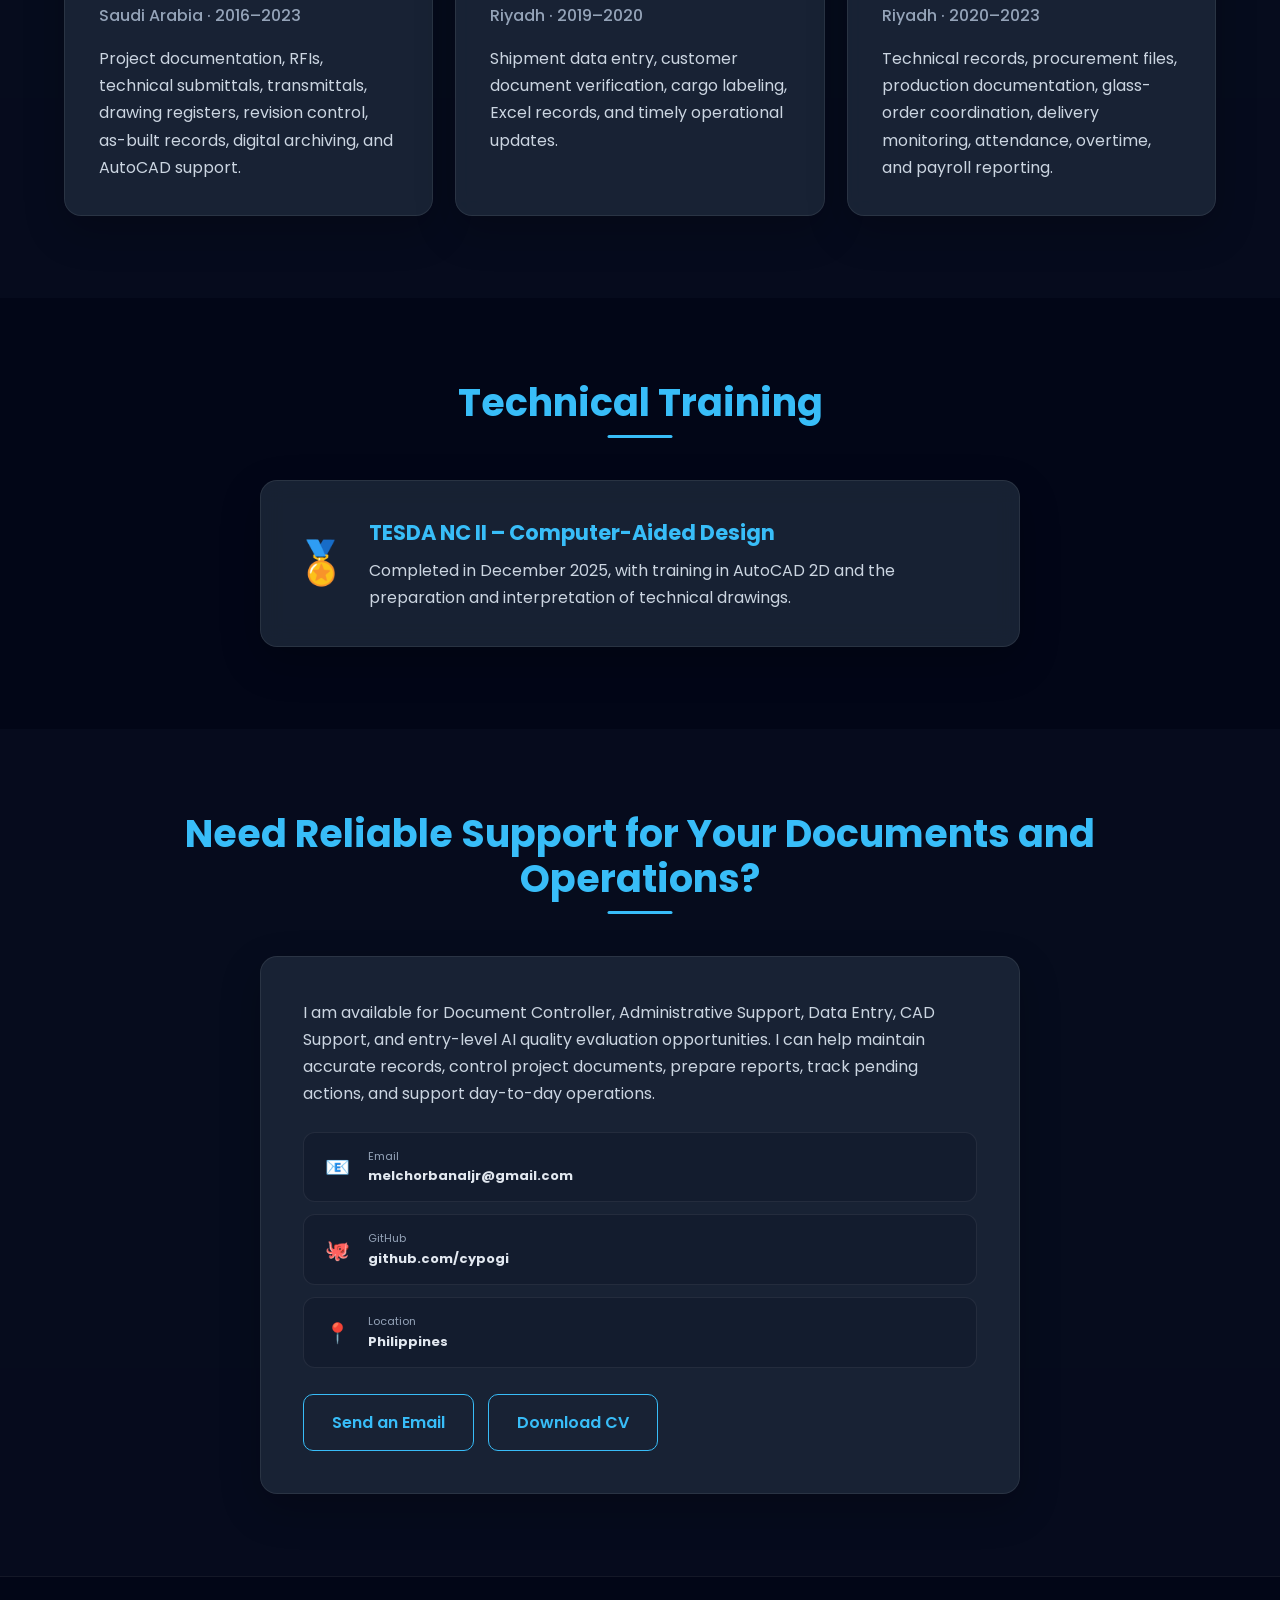
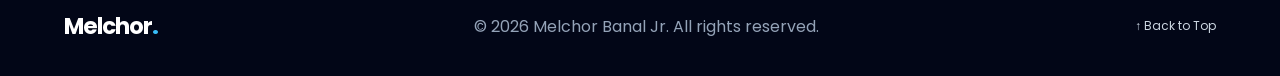
==== commit f7f382f3: "Rename index_final.html to index.html" ====
--- a/index.html
+++ b/index.html
@@ -9,11 +9,11 @@
       content="width=device-width, initial-scale=1.0">
 
 <title>
-Melchor Banal Jr. | Document Controller / CAD Support | Administrative & Factory Support | AI Quality Evaluation
+Melchor Banal Jr. | Document Controller | Administrative Support | AI Quality Evaluation
 </title>
 
 <meta name="description"
-content="Professional portfolio of Melchor Banal Jr., a Document Controller / CAD Support and Administrative & Factory Support professional with 7+ years of international experience in project documentation, technical records, reporting, data entry, factory operations, and AI quality evaluation practice.">
+content="Professional portfolio of Melchor Banal Jr., a Document Controller and Administrative Support professional with 7+ years of international experience in project documentation, reporting, data entry, factory coordination, and AI quality evaluation practice.">
 
 <link rel="preconnect"
 href="https://fonts.googleapis.com">
@@ -164,9 +164,9 @@
 I help project and operations teams keep documents, technical records,
 reports, and administrative workflows accurate, organized, and easy to track.
 
-With more than 7 years of international experience, I can support document
-control, RFIs, technical submittals, transmittals, data entry, reporting,
-factory coordination, and daily administrative operations.
+With more than 7 years of international experience, I can take ownership of
+document control, RFIs, technical submittals, transmittals, data entry,
+reporting, factory coordination, and day-to-day administrative support.
 
 </p>
 
@@ -180,7 +180,7 @@
 
 </span>
 
-7+ Years Supporting Project and Operational Teams
+7+ Years Supporting Project & Operations Teams
 
 </div>
 
@@ -204,7 +204,7 @@
 
 </span>
 
-Document Control, Reporting & Administrative & Factory Support
+Document Control, Reporting & Administrative Support
 
 </div>
 
@@ -242,7 +242,7 @@
 
 class="btn-outline">
 
-Discuss an Opportunity
+Contact Me
 
 </a>
 
@@ -338,7 +338,7 @@
 
 <p>
 
-Years Experience
+Years of International Experience
 
 </p>
 
@@ -348,13 +348,13 @@
 
 <h2>
 
-100%
+60–80+
 
 </h2>
 
 <p>
 
-Document Control, Reporting & Administrative & Factory Support
+Villa Contracts Supported Annually
 
 </p>
 
@@ -417,8 +417,8 @@
 <p>
 
 I support teams that need accurate records, controlled documents,
-reliable reports, and consistent follow-up. My experience covers head-office,
-factory, project, and cargo operations in Saudi Arabia.
+reliable reports, and consistent follow-up across project, office,
+factory, and logistics operations.
 
 </p>
 
@@ -426,10 +426,9 @@
 
 If hired, I can maintain document registers, track RFIs and technical
 submittals, manage transmittals and revisions, organize as-built files,
-prepare reports, update operational records, support procurement documents,
+prepare operational reports, update records, support procurement documents,
 and coordinate information between engineers, supervisors, management,
-suppliers, and office teams. I am also building practical experience in
-AI MQA evaluation through structured training and practice.
+suppliers, and office teams.
 
 </p>
 
@@ -447,15 +446,15 @@
 
 <span>Languages</span>
 
-<strong>Tagalog and English</strong>
+<strong>Tagalog · Working English</strong>
 
 </div>
 
 <div class="about-detail">
 
-<span>Work Setup</span>
-
-<strong>Document Control, Reporting & Administrative & Factory Support</strong>
+<span>Target Roles</span>
+
+<strong>Document Control · Admin Support · Data Entry</strong>
 
 </div>
 
@@ -487,7 +486,7 @@
 
 <h2 class="section-title">
 
-What I Have Delivered
+What I Can Take Ownership Of
 
 </h2>
 
@@ -503,33 +502,33 @@
 
 <h3>
 
-Document Controller / CAD Support
+Document Control from Start to Handover
 
 </h3>
 
 <h4>
 
-Aluminum Developers, Saudi Arabia | 2016–2023
+Controlled, Traceable, and Easy to Retrieve
 
 </h4>
 
 <p>
 
-Managed project and factory documentation across aluminum, glass,
-and façade work, helping teams keep technical records controlled,
-current, traceable, and ready for retrieval.
+I can organize project files, control revisions, track RFIs and technical
+submittals, manage transmittals, maintain drawing registers, and prepare
+as-built records for final handover.
 
 </p>
 
 <ul>
 
-<li>Controlled document numbering, filing, distribution, retrieval, and revisions</li>
-
-<li>Processed RFIs, technical submittals, drawing logs, and transmittals</li>
-
-<li>Organized as-built drawings and final handover documentation</li>
-
-<li>Coordinated updates with engineers, supervisors, management, and project teams</li>
+<li>Helps prevent missing files and outdated drawings</li>
+
+<li>Keeps approval status and pending actions visible</li>
+
+<li>Makes the latest document version easy to identify</li>
+
+<li>Supports faster retrieval during audits and handover</li>
 
 </ul>
 
@@ -545,33 +544,31 @@
 
 <h3>
 
-Administrative & Factory Support
+Reporting and Administrative Workflow
 
 </h3>
 
 <h4>
 
-Aluminum Developers – Factory Operations, Riyadh
-
-</h4>
-
-<p>
-
-Supported daily factory administration, procurement documentation,
-glass ordering, delivery monitoring, workforce records, and coordination
-between operations and head office.
+Accurate Records and Consistent Follow-Up</h4>
+
+<p>
+
+I can maintain operational spreadsheets, prepare attendance and overtime
+reports, update registers, organize digital files, and keep pending tasks
+clear for management and operational teams.
 
 </p>
 
 <ul>
 
-<li>Prepared attendance, overtime, and monthly payroll reports</li>
-
-<li>Coordinated daily glass orders and monitored supplier deliveries</li>
-
-<li>Maintained technical, procurement, production, and project records</li>
-
-<li>Supported engineers and management with timely documentation and follow-up</li>
+<li>Improves reporting accuracy and accountability</li>
+
+<li>Reduces missed follow-ups and incomplete records</li>
+
+<li>Supports payroll and workforce reporting</li>
+
+<li>Keeps daily administrative work organized</li>
 
 </ul>
 
@@ -587,33 +584,31 @@
 
 <h3>
 
-Data Entry & Cargo Documentation
+Factory, Supplier, and Data Coordination
 
 </h3>
 
 <h4>
 
-Skyfreight, Riyadh | 2019–2020
-
-</h4>
-
-<p>
-
-Entered shipment details into the company system, verified customer
-documents, prepared cargo labels, and maintained accurate shipment records
-for daily logistics operations.
+Timely Updates Across Operations</h4>
+
+<p>
+
+I can monitor material requests, glass orders, supplier deliveries,
+shipment records, customer documents, and operational updates while
+coordinating with engineers, supervisors, suppliers, and head office.
 
 </p>
 
 <ul>
 
-<li>Entered and updated shipment information accurately</li>
-
-<li>Prepared and labeled cargo boxes for processing</li>
-
-<li>Maintained shipment records using Microsoft Excel</li>
-
-<li>Assisted customers during cargo drop-off and document verification</li>
+<li>Helps reduce delayed materials and missing updates</li>
+
+<li>Supports accurate shipment and delivery records</li>
+
+<li>Improves coordination between departments</li>
+
+<li>Keeps operational information current and reliable</li>
 
 </ul>
 
@@ -637,7 +632,7 @@
 
 <h2 class="section-title">
 
-Core Capabilities
+Core Expertise
 
 </h2>
 
@@ -665,9 +660,9 @@
 
 <div class="skill-title">
 
-<span>Administrative & Factory Support</span>
-
-<span>94%</span>
+<span>RFIs, Submittals, Transmittals & Registers</span>
+
+<span>Core</span>
 
 </div>
 
@@ -683,15 +678,51 @@
 
 <div class="skill-title">
 
+<span>Administrative & Office Coordination</span>
+
+<span>Core</span>
+
+</div>
+
+<div class="bar">
+
+<div class="fill" style="width:100%;"></div>
+
+</div>
+
+</div>
+
+<div class="skill">
+
+<div class="skill-title">
+
+<span>Microsoft Excel & Operational Reporting</span>
+
+<span>Advanced</span>
+
+</div>
+
+<div class="bar">
+
+<div class="fill" style="width:90%;"></div>
+
+</div>
+
+</div>
+
+<div class="skill">
+
+<div class="skill-title">
+
 <span>Data Entry & Records Accuracy</span>
 
-<span>Core</span>
+<span>Experienced</span>
 
 </div>
 
 <div class="bar">
 
-<div class="fill" style="width:100%;"></div>
+<div class="fill" style="width:90%;"></div>
 
 </div>
 
@@ -701,15 +732,15 @@
 
 <div class="skill-title">
 
-<span>Microsoft Excel & Reporting</span>
-
-<span>Advanced</span>
+<span>Payroll, Overtime & Workforce Reports</span>
+
+<span>Experienced</span>
 
 </div>
 
 <div class="bar">
 
-<div class="fill" style="width:90%;"></div>
+<div class="fill" style="width:88%;"></div>
 
 </div>
 
@@ -719,15 +750,15 @@
 
 <div class="skill-title">
 
-<span>RFIs, Submittals, Transmittals & Registers</span>
-
-<span>Core</span>
+<span>AutoCAD 2D & Technical Drawing Support</span>
+
+<span>Certified</span>
 
 </div>
 
 <div class="bar">
 
-<div class="fill" style="width:100%;"></div>
+<div class="fill" style="width:85%;"></div>
 
 </div>
 
@@ -737,56 +768,20 @@
 
 <div class="skill-title">
 
-<span>Payroll, Overtime & Operational Reporting</span>
-
-<span>Experienced</span>
+<span>AI MQA Evaluation</span>
+
+<span>Training & Practice</span>
 
 </div>
 
 <div class="bar">
 
-<div class="fill" style="width:90%;"></div>
-
-</div>
-
-</div>
-
-<div class="skill">
-
-<div class="skill-title">
-
-<span>AI MQA Evaluation</span>
-
-<span>Training</span>
-
-</div>
-
-<div class="bar">
-
 <div class="fill" style="width:70%;"></div>
 
 </div>
 
 </div>
 
-<div class="skill">
-
-<div class="skill-title">
-
-<span>AutoCAD 2D & Technical Drawing Support</span>
-
-<span>Certified</span>
-
-</div>
-
-<div class="bar">
-
-<div class="fill" style="width:85%;"></div>
-
-</div>
-
-</div>
-
 </div>
 
 </div>
@@ -805,7 +800,7 @@
 
 <h2 class="section-title">
 
-Projects and Work Samples
+Selected Work Samples
 
 </h2>
 
@@ -815,32 +810,29 @@
 
 <div class="project-icon">
 
-🖥️
+📑
 
 </div>
 
 <h3>
 
-Document Control Portfolio
+Document Control Toolkit
 
 </h3>
 
 <p>
 
-A professional portfolio presenting my document control,
-administrative support, reporting, data entry, and technical coordination
-experience in a clear, recruiter-focused format.
-
-</p>
-
-<a href="https://cypogi.github.io"
-   target="_blank"
-   rel="noopener noreferrer"
-   class="project-link">
-
-View Live Website
-
-</a>
+A planned set of practical templates for document registers,
+transmittal tracking, RFI monitoring, technical submittals,
+revision control, and as-built handover records.
+
+</p>
+
+<span class="project-status">
+
+Samples in development
+
+</span>
 
 </div>
 
@@ -848,27 +840,27 @@
 
 <div class="project-icon">
 
-📑
+📊
 
 </div>
 
 <h3>
 
-Document & Operations Work Samples
+Operations and Reporting Templates
 
 </h3>
 
 <p>
 
-Planned work samples include a document register, transmittal tracker,
-RFI and submittal log, delivery follow-up sheet, workforce report,
-and organized digital filing structure based on real workflows.
+Work samples designed around real workflows, including delivery follow-up,
+attendance and overtime reporting, supplier monitoring, shipment records,
+and organized digital filing.
 
 </p>
 
 <span class="project-status">
 
-Samples coming soon
+Samples in development
 
 </span>
 
@@ -912,6 +904,120 @@
 
 <!-- ========================================= -->
 
+
+<!-- ========================================= -->
+
+<!-- PROFESSIONAL BACKGROUND -->
+
+<!-- ========================================= -->
+
+<section id="background">
+
+<div class="container">
+
+<h2 class="section-title">
+
+Professional Background at a Glance
+
+</h2>
+
+<div class="experience-grid">
+
+<div class="card experience-card">
+
+<div class="experience-icon">
+
+📁
+
+</div>
+
+<h3>
+
+Document Controller / CAD Support
+
+</h3>
+
+<h4>
+
+Saudi Arabia · 2016–2023
+
+</h4>
+
+<p>
+
+Project documentation, RFIs, technical submittals, transmittals,
+drawing registers, revision control, as-built records, digital archiving,
+and AutoCAD support.
+
+</p>
+
+</div>
+
+<div class="card experience-card">
+
+<div class="experience-icon">
+
+📦
+
+</div>
+
+<h3>
+
+Data Entry and Cargo Documentation
+
+</h3>
+
+<h4>
+
+Riyadh · 2019–2020
+
+</h4>
+
+<p>
+
+Shipment data entry, customer document verification, cargo labeling,
+Excel records, and timely operational updates.
+
+</p>
+
+</div>
+
+<div class="card experience-card">
+
+<div class="experience-icon">
+
+🏭
+
+</div>
+
+<h3>
+
+Factory and Administrative Support
+
+</h3>
+
+<h4>
+
+Riyadh · 2020–2023
+
+</h4>
+
+<p>
+
+Technical records, procurement files, production documentation,
+glass-order coordination, delivery monitoring, attendance, overtime,
+and payroll reporting.
+
+</p>
+
+</div>
+
+</div>
+
+</div>
+
+</section>
+
 <!-- CERTIFICATION -->
 
 <!-- ========================================= -->
@@ -944,8 +1050,7 @@
 
 <p>
 
-Completed in December 2025, with training in AutoCAD 2D and the
-preparation and interpretation of technical drawings.
+Completed in December 2025, with training in AutoCAD 2D and the preparation and interpretation of technical drawings.
 
 </p>
 
@@ -969,7 +1074,7 @@
 
 <h2 class="section-title">
 
-Discuss an Opportunity
+Need Reliable Support for Your Documents and Operations?
 
 </h2>
 
@@ -977,10 +1082,10 @@
 
 <p class="contact-intro">
 
-Need someone who can control project documents, maintain accurate records,
-prepare reports, track pending actions, and support daily operations?
-I am available for Document Controller, Administrative Support, Data Entry,
-CAD Support, and entry-level AI quality evaluation opportunities.
+I am available for Document Controller, Administrative Support,
+Data Entry, CAD Support, and entry-level AI quality evaluation opportunities.
+I can help maintain accurate records, control project documents, prepare reports,
+track pending actions, and support day-to-day operations.
 
 </p>
 
@@ -1051,7 +1156,7 @@
 <a href="mailto:melchorbanaljr@gmail.com"
    class="btn">
 
-Contact Me
+Send an Email
 
 </a>
 
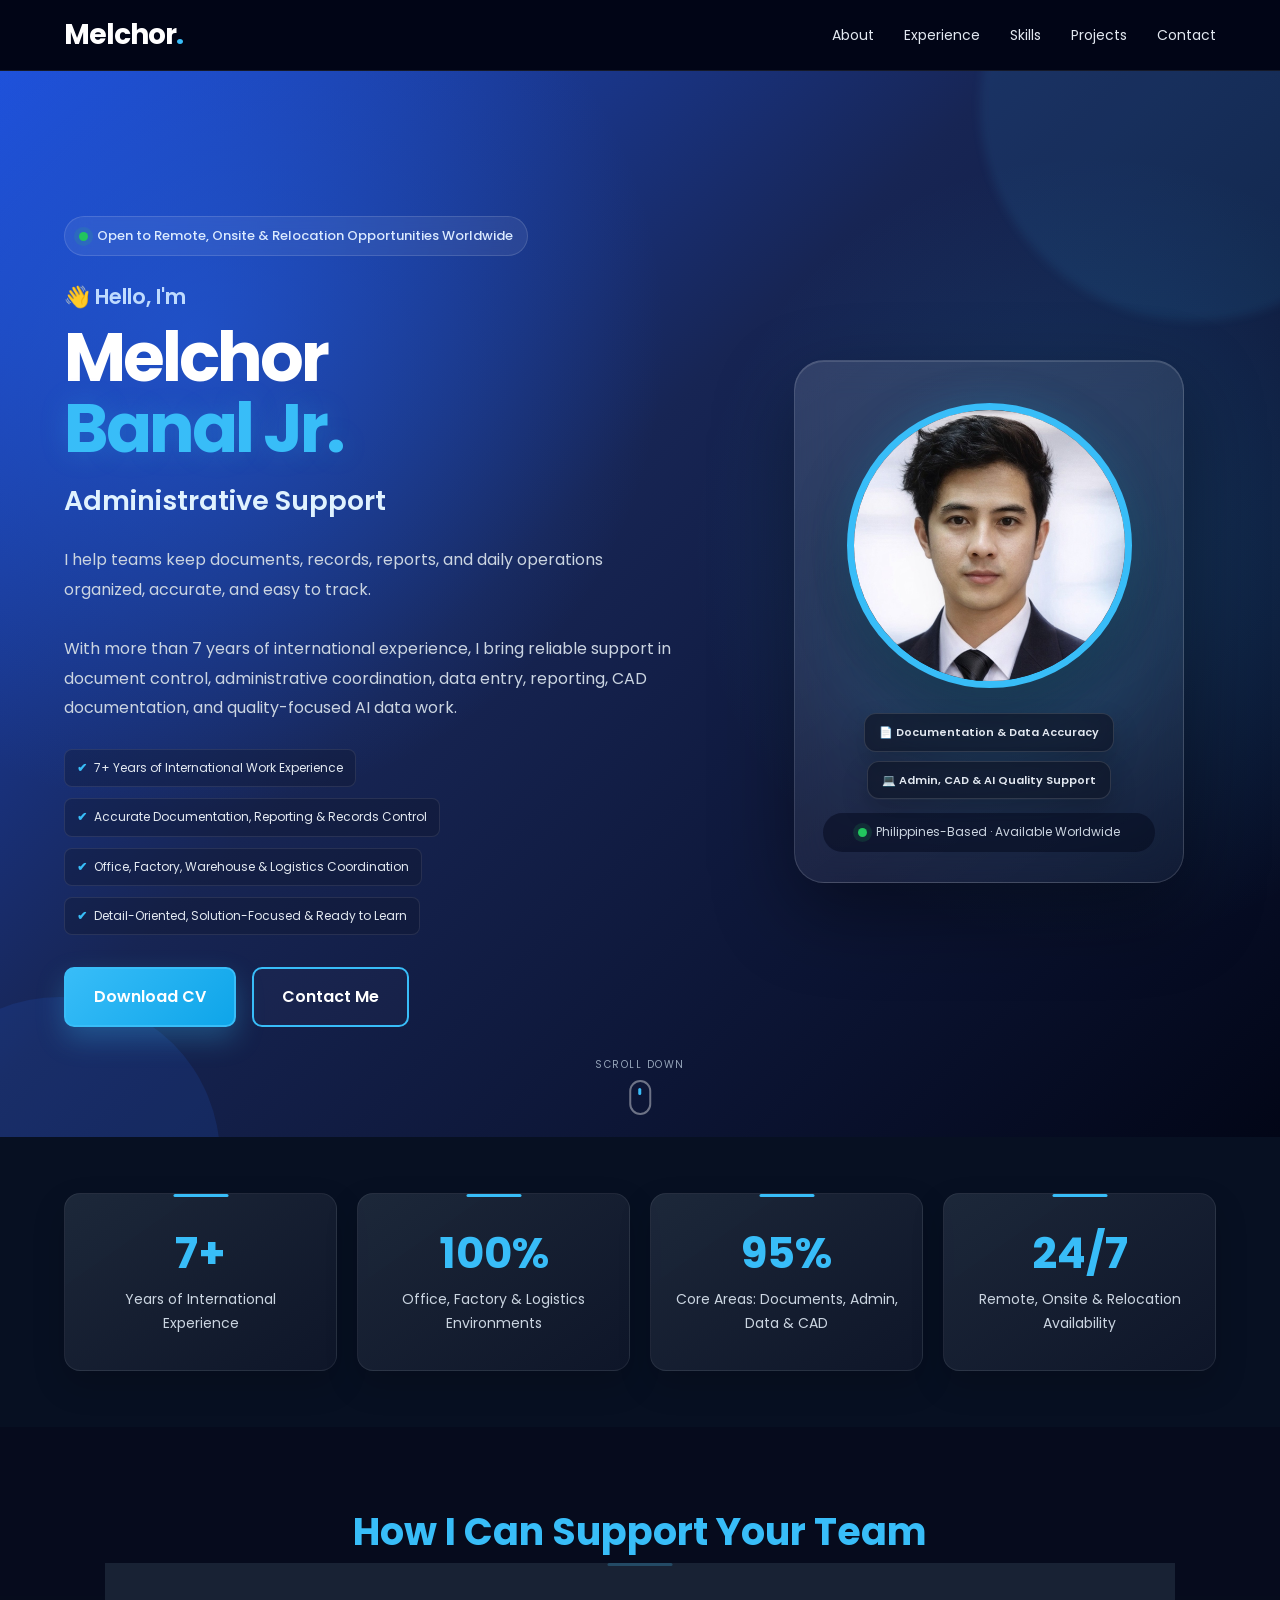
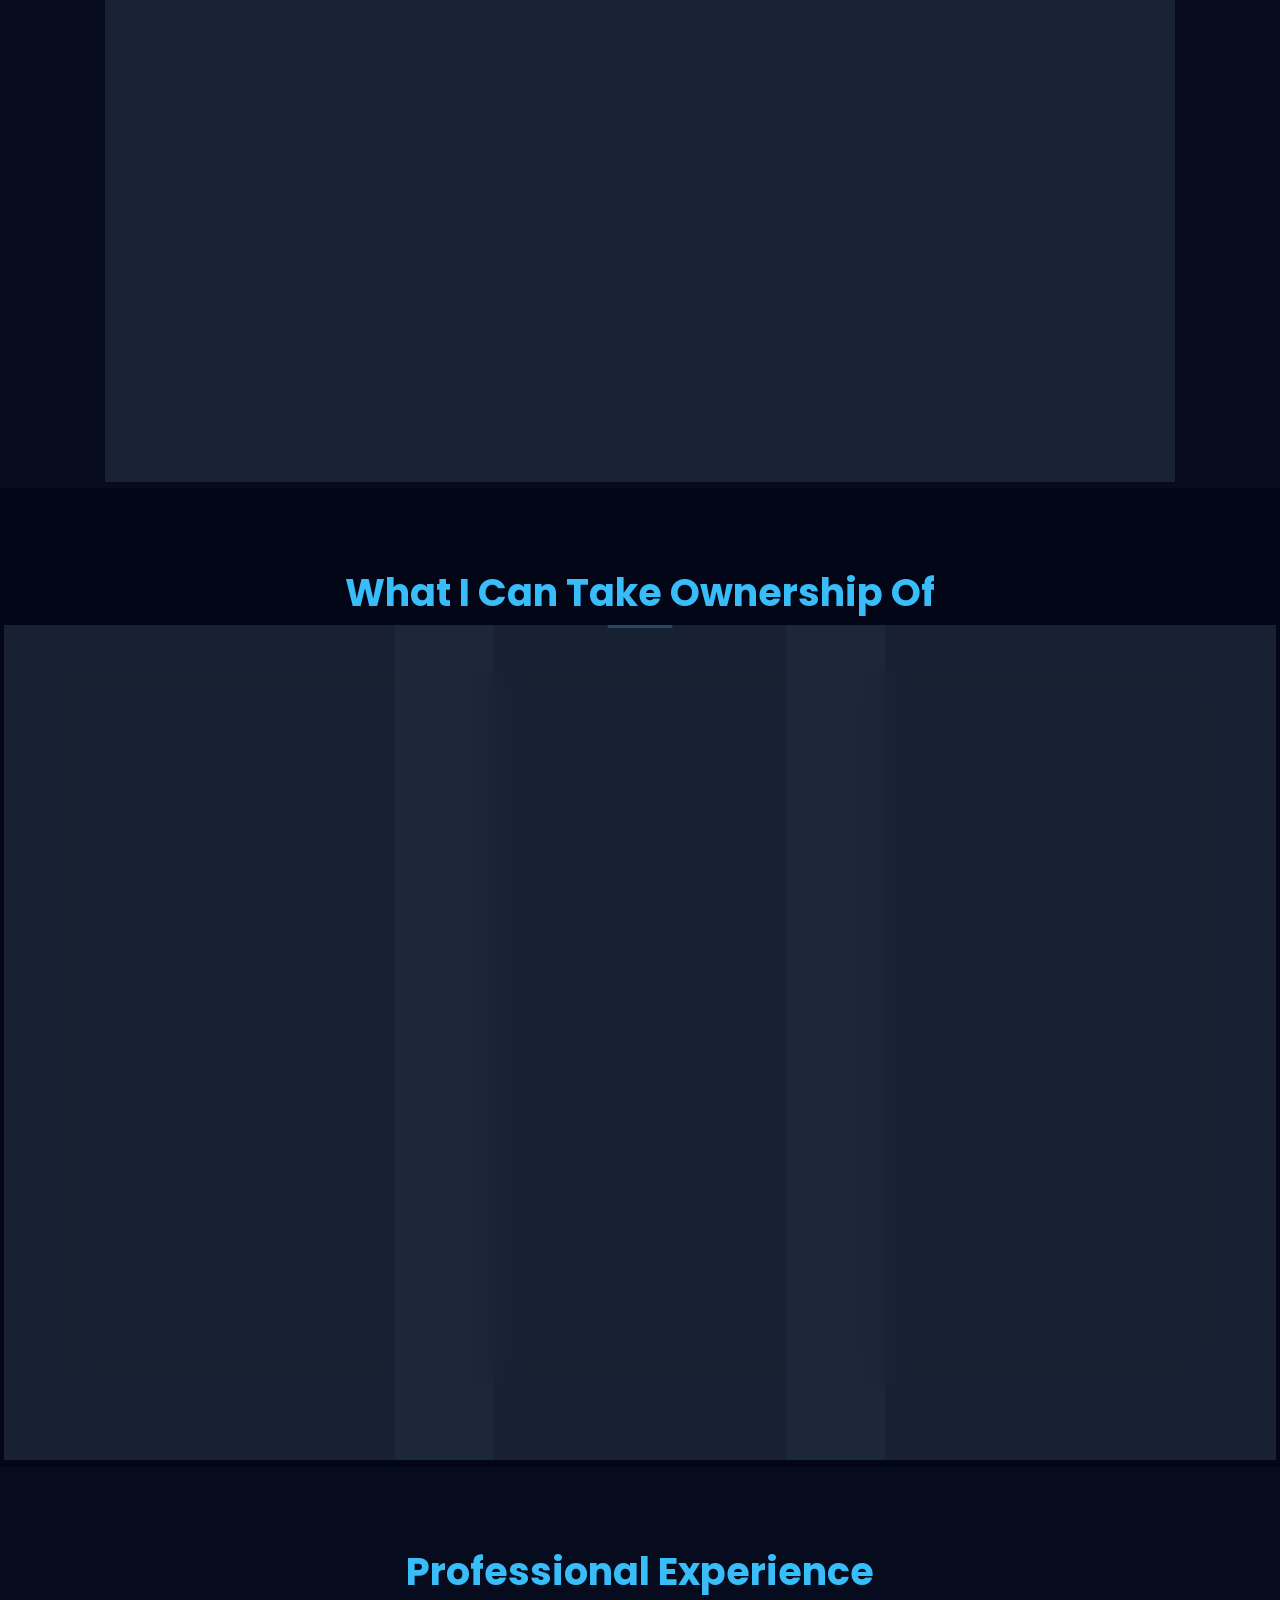
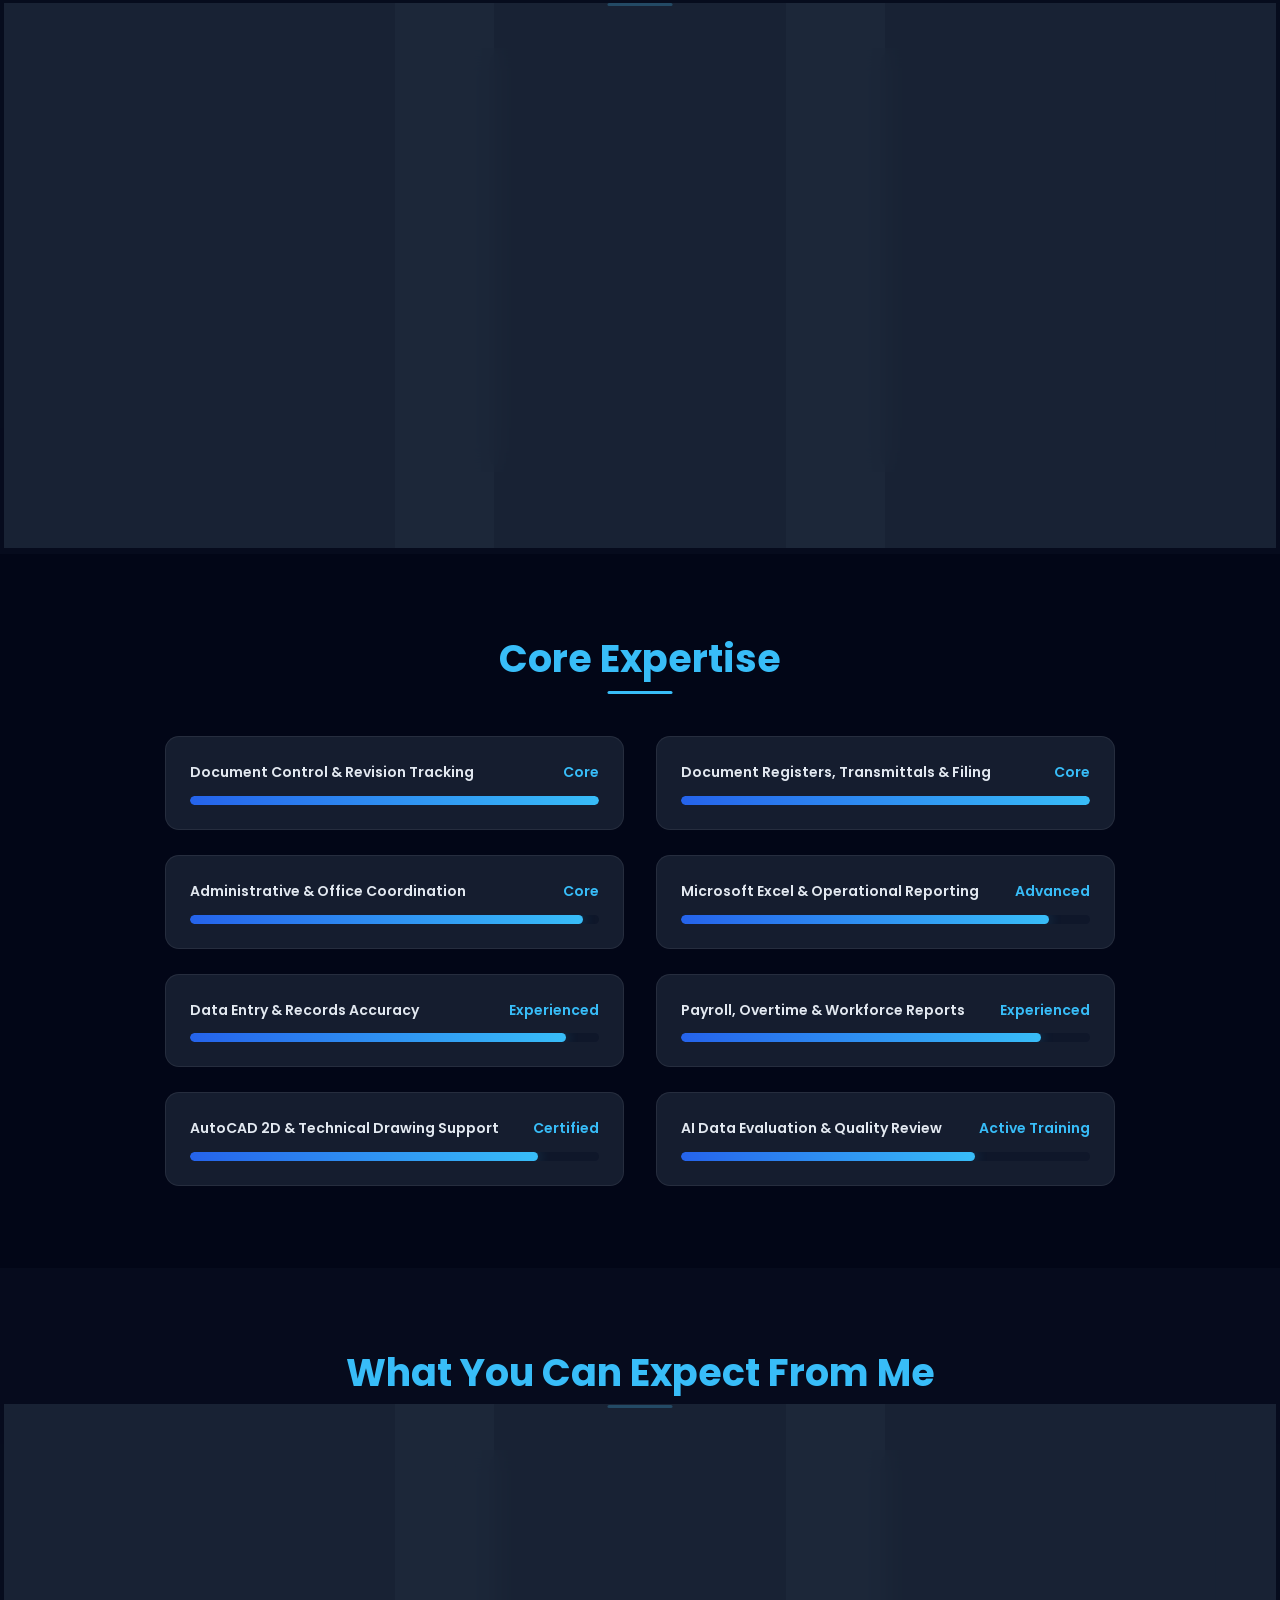
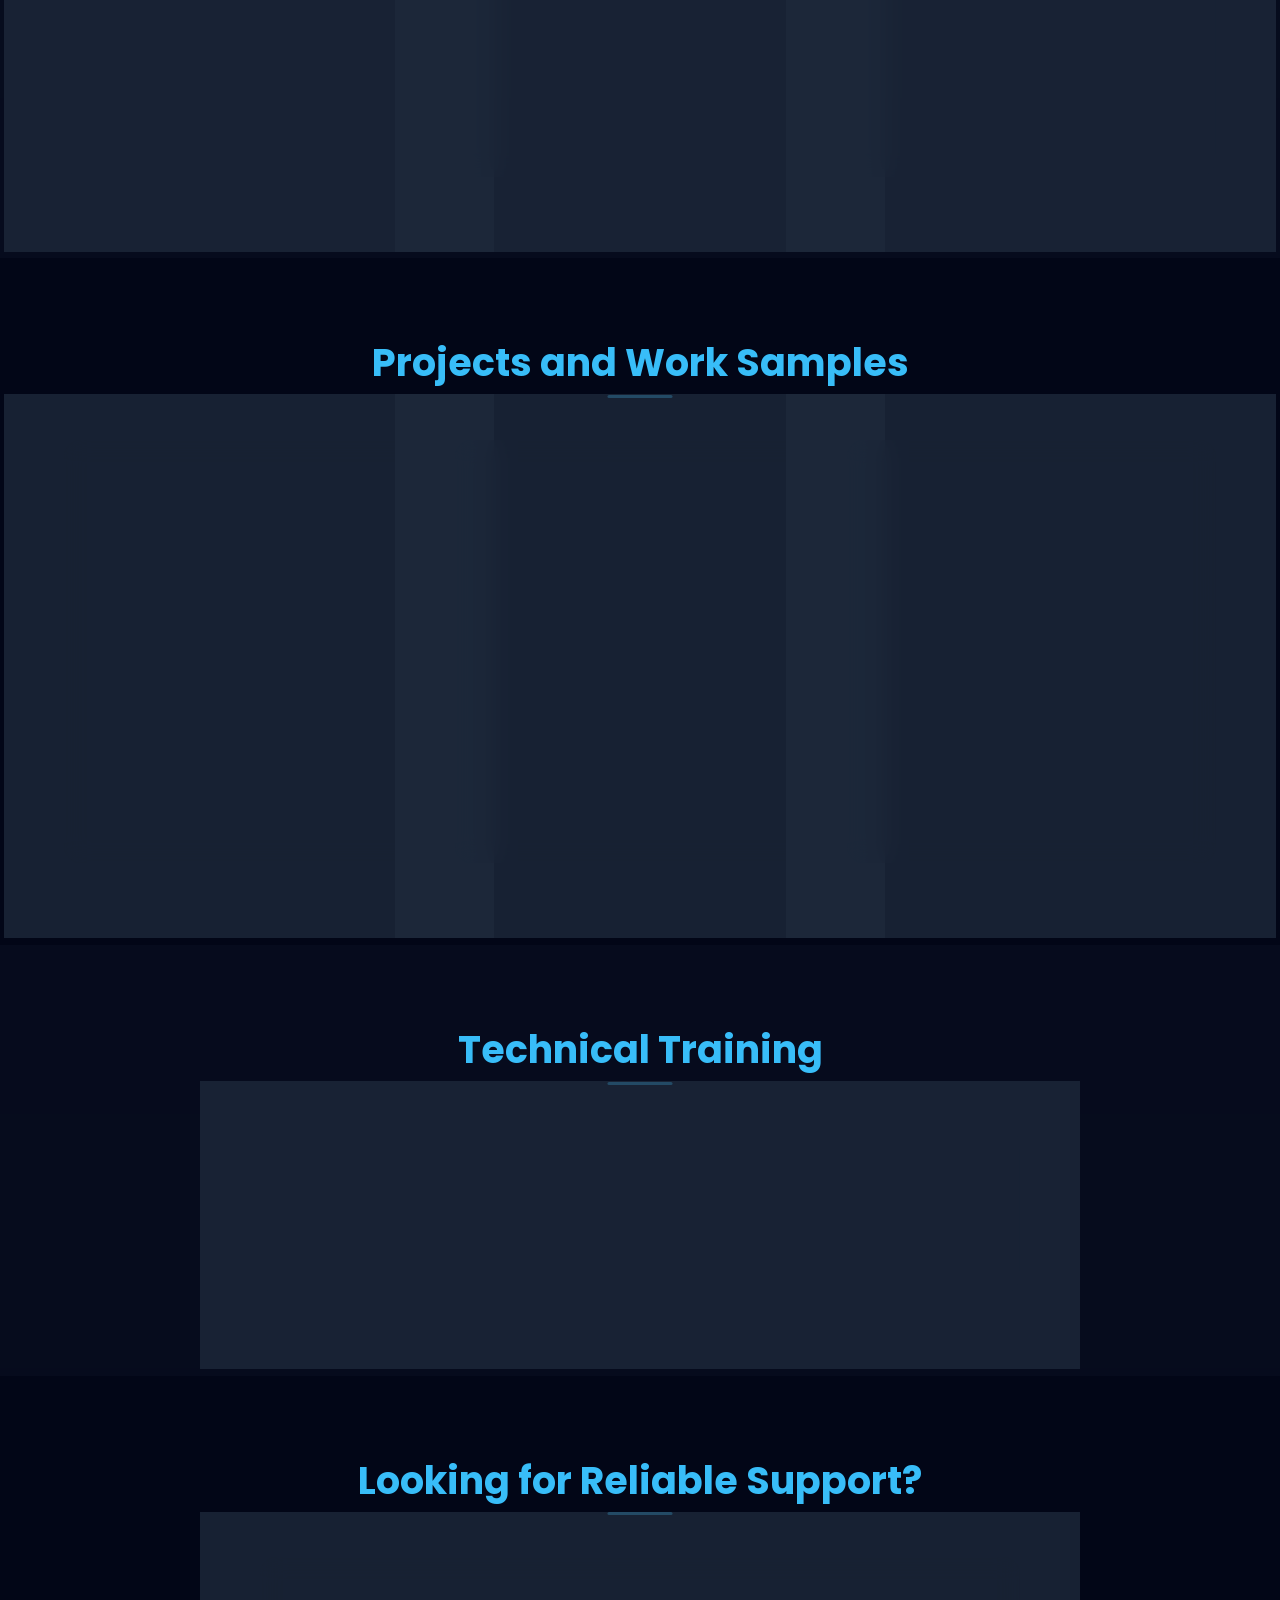
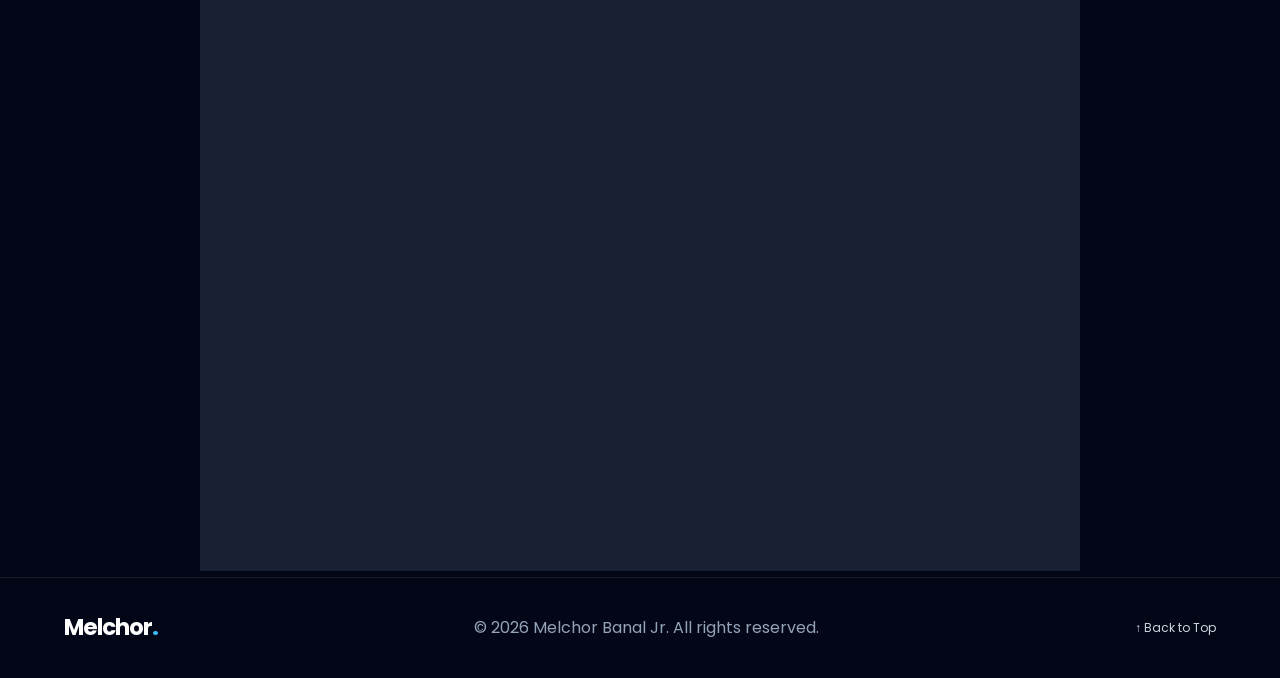
==== commit 0702aa37: "index.html" ====
--- a/index.html
+++ b/index.html
@@ -1,1215 +1,564 @@
 <!DOCTYPE html>
 <html lang="en">
-
 <head>
-
-<meta charset="UTF-8">
-
-<meta name="viewport"
-      content="width=device-width, initial-scale=1.0">
-
-<title>
-Melchor Banal Jr. | Document Controller | Administrative Support | AI Quality Evaluation
-</title>
-
-<meta name="description"
-content="Professional portfolio of Melchor Banal Jr., a Document Controller and Administrative Support professional with 7+ years of international experience in project documentation, reporting, data entry, factory coordination, and AI quality evaluation practice.">
-
-<link rel="preconnect"
-href="https://fonts.googleapis.com">
-
-<link rel="preconnect"
-href="https://fonts.gstatic.com"
-crossorigin>
-
-<link href="https://fonts.googleapis.com/css2?family=Poppins:wght@300;400;500;600;700;800&display=swap"
-rel="stylesheet">
-
-<link rel="stylesheet"
-href="style.css">
-
-<script defer
-src="script.js"></script>
-
+    <meta charset="UTF-8">
+    <meta name="viewport" content="width=device-width, initial-scale=1.0">
+
+    <title>Melchor Banal Jr. | Document Control, Administrative Support & AI Data Quality</title>
+    <meta name="description" content="Professional portfolio of Melchor Banal Jr., a document control and administrative support professional with 7+ years of international experience in documentation, reporting, coordination, data accuracy, CAD support, and AI data quality training.">
+
+    <link rel="preconnect" href="https://fonts.googleapis.com">
+    <link rel="preconnect" href="https://fonts.gstatic.com" crossorigin>
+    <link href="https://fonts.googleapis.com/css2?family=Poppins:wght@300;400;500;600;700;800&display=swap" rel="stylesheet">
+
+    <link rel="stylesheet" href="style.css">
+    <script src="script.js" defer></script>
 </head>
 
 <body>
 
-<!-- ========================================= -->
-
-<!-- NAVIGATION -->
-
-<!-- ========================================= -->
-
+<!-- =========================================
+     NAVIGATION
+========================================= -->
 <nav>
-
-<div class="container nav-container">
-
-<a href="#"
-
-class="logo">
-
-Melchor<span>.</span>
-
-</a>
-
-<ul>
-
-<li>
-
-<a href="#about">
-
-About
-
-</a>
-
-</li>
-
-<li>
-
-<a href="#experience">
-
-Experience
-
-</a>
-
-</li>
-
-<li>
-
-<a href="#skills">
-
-Skills
-
-</a>
-
-</li>
-
-<li>
-
-<a href="#projects">
-
-Projects
-
-</a>
-
-</li>
-
-<li>
-
-<a href="#contact">
-
-Contact
-
-</a>
-
-</li>
-
-</ul>
-
-</div>
-
+    <div class="container nav-container">
+        <a href="#" class="logo">Melchor<span>.</span></a>
+
+        <ul>
+            <li><a href="#about">About</a></li>
+            <li><a href="#experience">Experience</a></li>
+            <li><a href="#skills">Skills</a></li>
+            <li><a href="#projects">Projects</a></li>
+            <li><a href="#contact">Contact</a></li>
+        </ul>
+    </div>
 </nav>
 
-<!-- ========================================= -->
-
-<!-- HERO -->
-
-<!-- ========================================= -->
-
+<!-- =========================================
+     HERO
+========================================= -->
 <header class="hero-section">
-
-<div class="hero-decoration hero-decoration-one"></div>
-
-<div class="hero-decoration hero-decoration-two"></div>
-
-<div class="container hero">
-
-<!-- LEFT -->
-
-<div class="hero-left">
-
-<div class="availability-badge">
-
-<span class="availability-dot"></span>
-
-Available for Remote, Onsite & International Opportunities
-
-</div>
-
-<p class="hero-greeting">
-
-👋 Hello, I'm
-
-</p>
-
-<h1>
-
-Melchor
-
-<span>
-
-Banal Jr.
-
-</span>
-
-</h1>
-
-<h2 id="typing">
-
-</h2>
-
-<p class="hero-description">
-
-I help project and operations teams keep documents, technical records,
-reports, and administrative workflows accurate, organized, and easy to track.
-
-With more than 7 years of international experience, I can take ownership of
-document control, RFIs, technical submittals, transmittals, data entry,
-reporting, factory coordination, and day-to-day administrative support.
-
-</p>
-
-<div class="hero-highlights">
-
-<div class="hero-highlight">
-
-<span class="highlight-icon">
-
-✔
-
-</span>
-
-7+ Years Supporting Project & Operations Teams
-
-</div>
-
-<div class="hero-highlight">
-
-<span class="highlight-icon">
-
-✔
-
-</span>
-
-RFIs, Submittals, Transmittals & Document Registers
-
-</div>
-
-<div class="hero-highlight">
-
-<span class="highlight-icon">
-
-✔
-
-</span>
-
-Document Control, Reporting & Administrative Support
-
-</div>
-
-<div class="hero-highlight">
-
-<span class="highlight-icon">
-
-✔
-
-</span>
-
-Remote, Onsite & Relocation Ready
-
-</div>
-
-</div>
-
-<div class="hero-buttons">
-
-<a
-
-href="assets/cv.pdf"
-
-download
-
-class="btn">
-
-Download CV
-
-</a>
-
-<a
-
-href="#contact"
-
-class="btn-outline">
-
-Contact Me
-
-</a>
-
-</div>
-
-</div>
-
-<!-- RIGHT -->
-
-<div class="hero-right">
-
-<div class="profile-card">
-
-<div class="profile-glow"></div>
-
-<div class="profile-image-wrapper">
-
-<img
-
-src="assets/profile.png"
-
-alt="Melchor Banal Jr.">
-
-</div>
-
-<div class="floating-badge badge-top">
-
-📄 Document & Records Control
-
-</div>
-
-<div class="floating-badge badge-bottom">
-
-💻 Project & Admin Support
-
-</div>
-
-<div class="profile-status">
-
-<span class="availability-dot"></span>
-
-Philippines-Based · Available Internationally
-
-</div>
-
-</div>
-
-</div>
-
-</div>
-
-<a
-
-href="#about"
-
-class="scroll-indicator">
-
-<span>
-
-Scroll Down
-
-</span>
-
-<div class="scroll-mouse">
-
-<div class="scroll-wheel">
-
-</div>
-
-</div>
-
-</a>
-
+    <div class="hero-decoration hero-decoration-one"></div>
+    <div class="hero-decoration hero-decoration-two"></div>
+
+    <div class="container hero">
+        <div class="hero-left">
+            <div class="availability-badge">
+                <span class="availability-dot"></span>
+                Open to Remote, Onsite & Relocation Opportunities Worldwide
+            </div>
+
+            <p class="hero-greeting">👋 Hello, I'm</p>
+
+            <h1>Melchor <span>Banal Jr.</span></h1>
+
+            <h2 id="typing"></h2>
+
+            <p class="hero-description">
+                I help teams keep documents, records, reports, and daily operations
+                organized, accurate, and easy to track.
+                <br><br>
+                With more than 7 years of international experience, I bring reliable
+                support in document control, administrative coordination, data entry,
+                reporting, CAD documentation, and quality-focused AI data work.
+            </p>
+
+            <div class="hero-highlights">
+                <div class="hero-highlight">
+                    <span class="highlight-icon">✔</span>
+                    7+ Years of International Work Experience
+                </div>
+
+                <div class="hero-highlight">
+                    <span class="highlight-icon">✔</span>
+                    Accurate Documentation, Reporting & Records Control
+                </div>
+
+                <div class="hero-highlight">
+                    <span class="highlight-icon">✔</span>
+                    Office, Factory, Warehouse & Logistics Coordination
+                </div>
+
+                <div class="hero-highlight">
+                    <span class="highlight-icon">✔</span>
+                    Detail-Oriented, Solution-Focused & Ready to Learn
+                </div>
+            </div>
+
+            <div class="hero-buttons">
+                <a href="assets/cv.pdf" download="Melchor-Banal-Jr-CV.pdf" class="btn">
+                    Download CV
+                </a>
+
+                <a href="#contact" class="btn-outline">
+                    Contact Me
+                </a>
+            </div>
+        </div>
+
+        <div class="hero-right">
+            <div class="profile-card">
+                <div class="profile-glow"></div>
+
+                <div class="profile-image-wrapper">
+                    <img src="assets/profile.png" alt="Melchor Banal Jr.">
+                </div>
+
+                <div class="floating-badge badge-top">
+                    📄 Documentation & Data Accuracy
+                </div>
+
+                <div class="floating-badge badge-bottom">
+                    💻 Admin, CAD & AI Quality Support
+                </div>
+
+                <div class="profile-status">
+                    <span class="availability-dot"></span>
+                    Philippines-Based · Available Worldwide
+                </div>
+            </div>
+        </div>
+    </div>
+
+    <a href="#about" class="scroll-indicator">
+        <span>Scroll Down</span>
+        <div class="scroll-mouse">
+            <div class="scroll-wheel"></div>
+        </div>
+    </a>
 </header>
 
-<!-- ========================================= -->
-
-<!-- STATS -->
-
-<!-- ========================================= -->
-
+<!-- =========================================
+     QUICK PROOF
+========================================= -->
 <section class="stats">
-
-<div class="container stats-grid">
-
-<div>
-
-<h2>
-
-7+
-
-</h2>
-
-<p>
-
-Years of International Experience
-
-</p>
-
-</div>
-
-<div>
-
-<h2>
-
-60–80+
-
-</h2>
-
-<p>
-
-Villa Contracts Supported Annually
-
-</p>
-
-</div>
-
-<div>
-
-<h2>
-
-10+
-
-</h2>
-
-<p>
-
-Building Projects Supported
-
-</p>
-
-</div>
-
-<div>
-
-<h2>
-
-3
-
-</h2>
-
-<p>
-
-Office, Factory & Logistics Environments
-
-</p>
-
-</div>
-
-</div>
-
-</section>
-
-<!-- ========================================= -->
-
-<!-- ABOUT -->
-
-<!-- ========================================= -->
-
+    <div class="container stats-grid">
+        <div>
+            <h2>7+</h2>
+            <p>Years of International Experience</p>
+        </div>
+
+        <div>
+            <h2>3</h2>
+            <p>Office, Factory & Logistics Environments</p>
+        </div>
+
+        <div>
+            <h2>4</h2>
+            <p>Core Areas: Documents, Admin, Data & CAD</p>
+        </div>
+
+        <div>
+            <h2>Global</h2>
+            <p>Remote, Onsite & Relocation Availability</p>
+        </div>
+    </div>
+</section>
+
+<!-- =========================================
+     ABOUT / VALUE PROPOSITION
+========================================= -->
 <section id="about">
-
-<div class="container">
-
-<h2 class="section-title">
-
-How I Can Support Your Team
-
-</h2>
-
-<div class="card about-card">
-
-<p>
-
-I support teams that need accurate records, controlled documents,
-reliable reports, and consistent follow-up across project, office,
-factory, and logistics operations.
-
-</p>
-
-<p>
-
-If hired, I can maintain document registers, track RFIs and technical
-submittals, manage transmittals and revisions, organize as-built files,
-prepare operational reports, update records, support procurement documents,
-and coordinate information between engineers, supervisors, management,
-suppliers, and office teams.
-
-</p>
-
-<div class="about-details">
-
-<div class="about-detail">
-
-<span>Location</span>
-
-<strong>Philippines</strong>
-
-</div>
-
-<div class="about-detail">
-
-<span>Languages</span>
-
-<strong>Tagalog · Working English</strong>
-
-</div>
-
-<div class="about-detail">
-
-<span>Target Roles</span>
-
-<strong>Document Control · Admin Support · Data Entry</strong>
-
-</div>
-
-<div class="about-detail">
-
-<span>Availability</span>
-
-<strong>Remote · Onsite · International Relocation</strong>
-
-</div>
-
-</div>
-
-</div>
-
-</div>
-
-</section>
-
-<!-- ========================================= -->
-
-<!-- EXPERIENCE -->
-
-<!-- ========================================= -->
-
+    <div class="container">
+        <h2 class="section-title">How I Can Support Your Team</h2>
+
+        <div class="card about-card">
+            <p>
+                I support organizations that need dependable documentation,
+                accurate records, organized reporting, and consistent follow-up.
+                My goal is to reduce administrative workload, prevent avoidable
+                errors, and help teams find the information they need without delay.
+            </p>
+
+            <p>
+                I can maintain document registers, organize digital files, monitor
+                revisions and pending actions, prepare operational reports, update
+                spreadsheets, support procurement and delivery records, coordinate
+                information between departments, and assist with quality-focused
+                data evaluation tasks.
+            </p>
+
+            <div class="about-details">
+                <div class="about-detail">
+                    <span>Location</span>
+                    <strong>Philippines</strong>
+                </div>
+
+                <div class="about-detail">
+                    <span>Languages</span>
+                    <strong>Tagalog · Working English</strong>
+                </div>
+
+                <div class="about-detail">
+                    <span>Target Roles</span>
+                    <strong>Document Control · Admin · Data · AI Quality</strong>
+                </div>
+
+                <div class="about-detail">
+                    <span>Availability</span>
+                    <strong>Remote · Onsite · International Relocation</strong>
+                </div>
+            </div>
+        </div>
+    </div>
+</section>
+
+<!-- =========================================
+     SERVICES / RESPONSIBILITIES
+========================================= -->
 <section id="experience">
-
-<div class="container">
-
-<h2 class="section-title">
-
-What I Can Take Ownership Of
-
-</h2>
-
-<div class="experience-grid">
-
-<div class="card experience-card">
-
-<div class="experience-icon">
-
-📁
-
-</div>
-
-<h3>
-
-Document Control from Start to Handover
-
-</h3>
-
-<h4>
-
-Controlled, Traceable, and Easy to Retrieve
-
-</h4>
-
-<p>
-
-I can organize project files, control revisions, track RFIs and technical
-submittals, manage transmittals, maintain drawing registers, and prepare
-as-built records for final handover.
-
-</p>
-
-<ul>
-
-<li>Helps prevent missing files and outdated drawings</li>
-
-<li>Keeps approval status and pending actions visible</li>
-
-<li>Makes the latest document version easy to identify</li>
-
-<li>Supports faster retrieval during audits and handover</li>
-
-</ul>
-
-</div>
-
-<div class="card experience-card">
-
-<div class="experience-icon">
-
-🗂️
-
-</div>
-
-<h3>
-
-Reporting and Administrative Workflow
-
-</h3>
-
-<h4>
-
-Accurate Records and Consistent Follow-Up</h4>
-
-<p>
-
-I can maintain operational spreadsheets, prepare attendance and overtime
-reports, update registers, organize digital files, and keep pending tasks
-clear for management and operational teams.
-
-</p>
-
-<ul>
-
-<li>Improves reporting accuracy and accountability</li>
-
-<li>Reduces missed follow-ups and incomplete records</li>
-
-<li>Supports payroll and workforce reporting</li>
-
-<li>Keeps daily administrative work organized</li>
-
-</ul>
-
-</div>
-
-<div class="card experience-card">
-
-<div class="experience-icon">
-
-📊
-
-</div>
-
-<h3>
-
-Factory, Supplier, and Data Coordination
-
-</h3>
-
-<h4>
-
-Timely Updates Across Operations</h4>
-
-<p>
-
-I can monitor material requests, glass orders, supplier deliveries,
-shipment records, customer documents, and operational updates while
-coordinating with engineers, supervisors, suppliers, and head office.
-
-</p>
-
-<ul>
-
-<li>Helps reduce delayed materials and missing updates</li>
-
-<li>Supports accurate shipment and delivery records</li>
-
-<li>Improves coordination between departments</li>
-
-<li>Keeps operational information current and reliable</li>
-
-</ul>
-
-</div>
-
-</div>
-
-</div>
-
-</section>
-
-<!-- ========================================= -->
-
-<!-- SKILLS -->
-
-<!-- ========================================= -->
-
+    <div class="container">
+        <h2 class="section-title">What I Can Take Ownership Of</h2>
+
+        <div class="experience-grid">
+            <div class="card experience-card">
+                <div class="experience-icon">📁</div>
+                <h3>Document and Records Control</h3>
+                <h4>Controlled, Traceable and Easy to Retrieve</h4>
+
+                <p>
+                    I can organize project and business files, maintain registers,
+                    monitor revisions, track pending approvals, manage transmittals,
+                    and prepare records for audits, reporting, or final handover.
+                </p>
+
+                <ul>
+                    <li>Reduces missing files and outdated document use</li>
+                    <li>Keeps revisions, status, and pending actions visible</li>
+                    <li>Improves retrieval speed and document traceability</li>
+                    <li>Supports cleaner audits and handover preparation</li>
+                </ul>
+            </div>
+
+            <div class="card experience-card">
+                <div class="experience-icon">🗂️</div>
+                <h3>Administrative and Reporting Support</h3>
+                <h4>Reliable Updates for Daily Operations</h4>
+
+                <p>
+                    I can update spreadsheets, prepare attendance and overtime
+                    reports, organize digital records, monitor action items, and
+                    support managers with accurate and timely information.
+                </p>
+
+                <ul>
+                    <li>Reduces repetitive administrative workload</li>
+                    <li>Improves reporting accuracy and accountability</li>
+                    <li>Supports payroll and workforce documentation</li>
+                    <li>Keeps routine office tasks organized and current</li>
+                </ul>
+            </div>
+
+            <div class="card experience-card">
+                <div class="experience-icon">📊</div>
+                <h3>Data, Supplier and Operations Coordination</h3>
+                <h4>Accurate Information Across Teams</h4>
+
+                <p>
+                    I can monitor material requests, supplier deliveries, shipment
+                    records, customer documents, production updates, and data-entry
+                    workflows while coordinating with office and operations teams.
+                </p>
+
+                <ul>
+                    <li>Helps prevent delayed updates and missed follow-ups</li>
+                    <li>Supports accurate delivery and shipment records</li>
+                    <li>Improves communication between departments</li>
+                    <li>Keeps operational data complete and reliable</li>
+                </ul>
+            </div>
+        </div>
+    </div>
+</section>
+
+<!-- =========================================
+     PROFESSIONAL BACKGROUND
+========================================= -->
+<section id="background">
+    <div class="container">
+        <h2 class="section-title">Professional Experience</h2>
+
+        <div class="experience-grid">
+            <div class="card experience-card">
+                <div class="experience-icon">📁</div>
+                <h3>Document Controller / CAD Support</h3>
+                <h4>Saudi Arabia · 2016–2023</h4>
+                <p>
+                    Supported project documentation, drawing records, revision
+                    tracking, technical files, digital archiving, reporting,
+                    coordination, and AutoCAD-related documentation.
+                </p>
+            </div>
+
+            <div class="card experience-card">
+                <div class="experience-icon">📦</div>
+                <h3>Data Entry and Cargo Documentation</h3>
+                <h4>Riyadh · 2019–2020</h4>
+                <p>
+                    Managed shipment data entry, customer document verification,
+                    cargo labeling, Excel records, and timely operational updates.
+                </p>
+            </div>
+
+            <div class="card experience-card">
+                <div class="experience-icon">🏭</div>
+                <h3>Factory and Administrative Support</h3>
+                <h4>Riyadh · 2020–2023</h4>
+                <p>
+                    Supported production records, procurement files, glass-order
+                    coordination, delivery monitoring, attendance, overtime,
+                    payroll reporting, and communication with head office.
+                </p>
+            </div>
+        </div>
+    </div>
+</section>
+
+<!-- =========================================
+     SKILLS
+========================================= -->
 <section id="skills">
-
-<div class="container">
-
-<h2 class="section-title">
-
-Core Expertise
-
-</h2>
-
-<div class="skills-grid">
-
-<div class="skill">
-
-<div class="skill-title">
-
-<span>Document Control & Revision Tracking</span>
-
-<span>Core</span>
-
-</div>
-
-<div class="bar">
-
-<div class="fill" style="width:100%;"></div>
-
-</div>
-
-</div>
-
-<div class="skill">
-
-<div class="skill-title">
-
-<span>RFIs, Submittals, Transmittals & Registers</span>
-
-<span>Core</span>
-
-</div>
-
-<div class="bar">
-
-<div class="fill" style="width:100%;"></div>
-
-</div>
-
-</div>
-
-<div class="skill">
-
-<div class="skill-title">
-
-<span>Administrative & Office Coordination</span>
-
-<span>Core</span>
-
-</div>
-
-<div class="bar">
-
-<div class="fill" style="width:100%;"></div>
-
-</div>
-
-</div>
-
-<div class="skill">
-
-<div class="skill-title">
-
-<span>Microsoft Excel & Operational Reporting</span>
-
-<span>Advanced</span>
-
-</div>
-
-<div class="bar">
-
-<div class="fill" style="width:90%;"></div>
-
-</div>
-
-</div>
-
-<div class="skill">
-
-<div class="skill-title">
-
-<span>Data Entry & Records Accuracy</span>
-
-<span>Experienced</span>
-
-</div>
-
-<div class="bar">
-
-<div class="fill" style="width:90%;"></div>
-
-</div>
-
-</div>
-
-<div class="skill">
-
-<div class="skill-title">
-
-<span>Payroll, Overtime & Workforce Reports</span>
-
-<span>Experienced</span>
-
-</div>
-
-<div class="bar">
-
-<div class="fill" style="width:88%;"></div>
-
-</div>
-
-</div>
-
-<div class="skill">
-
-<div class="skill-title">
-
-<span>AutoCAD 2D & Technical Drawing Support</span>
-
-<span>Certified</span>
-
-</div>
-
-<div class="bar">
-
-<div class="fill" style="width:85%;"></div>
-
-</div>
-
-</div>
-
-<div class="skill">
-
-<div class="skill-title">
-
-<span>AI MQA Evaluation</span>
-
-<span>Training & Practice</span>
-
-</div>
-
-<div class="bar">
-
-<div class="fill" style="width:70%;"></div>
-
-</div>
-
-</div>
-
-</div>
-
-</div>
-
-</section>
-
-<!-- ========================================= -->
-
-<!-- PROJECTS -->
-
-<!-- ========================================= -->
-
+    <div class="container">
+        <h2 class="section-title">Core Expertise</h2>
+
+        <div class="skills-grid">
+            <div class="skill">
+                <div class="skill-title">
+                    <span>Document Control & Revision Tracking</span>
+                    <span>Core</span>
+                </div>
+                <div class="bar"><div class="fill" style="width:100%;"></div></div>
+            </div>
+
+            <div class="skill">
+                <div class="skill-title">
+                    <span>Document Registers, Transmittals & Filing</span>
+                    <span>Core</span>
+                </div>
+                <div class="bar"><div class="fill" style="width:100%;"></div></div>
+            </div>
+
+            <div class="skill">
+                <div class="skill-title">
+                    <span>Administrative & Office Coordination</span>
+                    <span>Core</span>
+                </div>
+                <div class="bar"><div class="fill" style="width:96%;"></div></div>
+            </div>
+
+            <div class="skill">
+                <div class="skill-title">
+                    <span>Microsoft Excel & Operational Reporting</span>
+                    <span>Advanced</span>
+                </div>
+                <div class="bar"><div class="fill" style="width:90%;"></div></div>
+            </div>
+
+            <div class="skill">
+                <div class="skill-title">
+                    <span>Data Entry & Records Accuracy</span>
+                    <span>Experienced</span>
+                </div>
+                <div class="bar"><div class="fill" style="width:92%;"></div></div>
+            </div>
+
+            <div class="skill">
+                <div class="skill-title">
+                    <span>Payroll, Overtime & Workforce Reports</span>
+                    <span>Experienced</span>
+                </div>
+                <div class="bar"><div class="fill" style="width:88%;"></div></div>
+            </div>
+
+            <div class="skill">
+                <div class="skill-title">
+                    <span>AutoCAD 2D & Technical Drawing Support</span>
+                    <span>Certified</span>
+                </div>
+                <div class="bar"><div class="fill" style="width:85%;"></div></div>
+            </div>
+
+            <div class="skill">
+                <div class="skill-title">
+                    <span>AI Data Evaluation & Quality Review</span>
+                    <span>Active Training</span>
+                </div>
+                <div class="bar"><div class="fill" style="width:72%;"></div></div>
+            </div>
+        </div>
+    </div>
+</section>
+
+<!-- =========================================
+     WHY WORK WITH ME
+========================================= -->
+<section id="why-hire-me">
+    <div class="container">
+        <h2 class="section-title">What You Can Expect From Me</h2>
+
+        <div class="experience-grid">
+            <div class="card project-card">
+                <div class="project-icon">🎯</div>
+                <h3>Accuracy Before Assumptions</h3>
+                <p>
+                    I review details carefully, verify records, and ask for
+                    clarification when information is incomplete or inconsistent.
+                </p>
+            </div>
+
+            <div class="card project-card">
+                <div class="project-icon">🤝</div>
+                <h3>Reliable Follow-Through</h3>
+                <p>
+                    I keep pending actions visible, provide updates, and take
+                    responsibility for completing assigned work correctly.
+                </p>
+            </div>
+
+            <div class="card project-card">
+                <div class="project-icon">⚡</div>
+                <h3>Adaptability and Continuous Learning</h3>
+                <p>
+                    I learn new tools and workflows quickly and apply feedback to
+                    improve quality, productivity, and consistency.
+                </p>
+            </div>
+        </div>
+    </div>
+</section>
+
+<!-- =========================================
+     PROJECTS / WORK SAMPLES
+========================================= -->
 <section id="projects">
-
-<div class="container">
-
-<h2 class="section-title">
-
-Selected Work Samples
-
-</h2>
-
-<div class="experience-grid">
-
-<div class="card project-card">
-
-<div class="project-icon">
-
-📑
-
-</div>
-
-<h3>
-
-Document Control Toolkit
-
-</h3>
-
-<p>
-
-A planned set of practical templates for document registers,
-transmittal tracking, RFI monitoring, technical submittals,
-revision control, and as-built handover records.
-
-</p>
-
-<span class="project-status">
-
-Samples in development
-
-</span>
-
-</div>
-
-<div class="card project-card">
-
-<div class="project-icon">
-
-📊
-
-</div>
-
-<h3>
-
-Operations and Reporting Templates
-
-</h3>
-
-<p>
-
-Work samples designed around real workflows, including delivery follow-up,
-attendance and overtime reporting, supplier monitoring, shipment records,
-and organized digital filing.
-
-</p>
-
-<span class="project-status">
-
-Samples in development
-
-</span>
-
-</div>
-
-<div class="card project-card">
-
-<div class="project-icon">
-
-🤖
-
-</div>
-
-<h3>
-
-AI MQA Evaluation Practice
-
-</h3>
-
-<p>
-
-Structured practice in comparing AI-generated responses using defined
-guidelines for naturalness, relevance, conversational quality, audio quality,
-overall preference, and written justification.
-
-</p>
-
-<span class="project-status">
-
-Training & qualification practice
-
-</span>
-
-</div>
-
-</div>
-
-</div>
-
-</section>
-
-<!-- ========================================= -->
-
-
-<!-- ========================================= -->
-
-<!-- PROFESSIONAL BACKGROUND -->
-
-<!-- ========================================= -->
-
-<section id="background">
-
-<div class="container">
-
-<h2 class="section-title">
-
-Professional Background at a Glance
-
-</h2>
-
-<div class="experience-grid">
-
-<div class="card experience-card">
-
-<div class="experience-icon">
-
-📁
-
-</div>
-
-<h3>
-
-Document Controller / CAD Support
-
-</h3>
-
-<h4>
-
-Saudi Arabia · 2016–2023
-
-</h4>
-
-<p>
-
-Project documentation, RFIs, technical submittals, transmittals,
-drawing registers, revision control, as-built records, digital archiving,
-and AutoCAD support.
-
-</p>
-
-</div>
-
-<div class="card experience-card">
-
-<div class="experience-icon">
-
-📦
-
-</div>
-
-<h3>
-
-Data Entry and Cargo Documentation
-
-</h3>
-
-<h4>
-
-Riyadh · 2019–2020
-
-</h4>
-
-<p>
-
-Shipment data entry, customer document verification, cargo labeling,
-Excel records, and timely operational updates.
-
-</p>
-
-</div>
-
-<div class="card experience-card">
-
-<div class="experience-icon">
-
-🏭
-
-</div>
-
-<h3>
-
-Factory and Administrative Support
-
-</h3>
-
-<h4>
-
-Riyadh · 2020–2023
-
-</h4>
-
-<p>
-
-Technical records, procurement files, production documentation,
-glass-order coordination, delivery monitoring, attendance, overtime,
-and payroll reporting.
-
-</p>
-
-</div>
-
-</div>
-
-</div>
-
-</section>
-
-<!-- CERTIFICATION -->
-
-<!-- ========================================= -->
-
+    <div class="container">
+        <h2 class="section-title">Projects and Work Samples</h2>
+
+        <div class="experience-grid">
+            <div class="card project-card">
+                <div class="project-icon">🌐</div>
+                <h3>Professional Portfolio Website</h3>
+                <p>
+                    A responsive portfolio built to present my experience, skills,
+                    availability, and professional value to international employers
+                    and remote clients.
+                </p>
+                <span class="project-status">Completed and continuously improved</span>
+            </div>
+
+            <div class="card project-card">
+                <div class="project-icon">📑</div>
+                <h3>Document Workflow Templates</h3>
+                <p>
+                    Practical sample templates for document registers, tracking,
+                    reporting, transmittals, revision monitoring, and organized
+                    digital filing based on real operational workflows.
+                </p>
+                <span class="project-status">Work samples in development</span>
+            </div>
+
+            <div class="card project-card">
+                <div class="project-icon">🤖</div>
+                <h3>AI Conversation Quality Evaluation</h3>
+                <p>
+                    Active training in comparing AI-generated conversations using
+                    defined criteria such as relevance, naturalness, engagement,
+                    audio quality, overall preference, and written justification.
+                </p>
+                <span class="project-status">Onboarding and practice stage</span>
+            </div>
+        </div>
+    </div>
+</section>
+
+<!-- =========================================
+     CERTIFICATION
+========================================= -->
 <section id="certifications">
-
-<div class="container">
-
-<h2 class="section-title">
-
-Technical Training
-
-</h2>
-
-<div class="card certification-card">
-
-<div class="certification-icon">
-
-🏅
-
-</div>
-
-<div>
-
-<h3>
-
-TESDA NC II – Computer-Aided Design
-
-</h3>
-
-<p>
-
-Completed in December 2025, with training in AutoCAD 2D and the preparation and interpretation of technical drawings.
-
-</p>
-
-</div>
-
-</div>
-
-</div>
-
-</section>
-
-<!-- ========================================= -->
-
-<!-- CONTACT -->
-
-<!-- ========================================= -->
-
+    <div class="container">
+        <h2 class="section-title">Technical Training</h2>
+
+        <div class="card certification-card">
+            <div class="certification-icon">🏅</div>
+            <div>
+                <h3>TESDA NC II – Computer-Aided Design</h3>
+                <p>
+                    Completed in December 2025, with training in AutoCAD 2D and
+                    the preparation and interpretation of technical drawings.
+                </p>
+            </div>
+        </div>
+    </div>
+</section>
+
+<!-- =========================================
+     CONTACT
+========================================= -->
 <section id="contact">
-
-<div class="container">
-
-<h2 class="section-title">
-
-Need Reliable Support for Your Documents and Operations?
-
-</h2>
-
-<div class="card contact-card">
-
-<p class="contact-intro">
-
-I am available for Document Controller, Administrative Support,
-Data Entry, CAD Support, and entry-level AI quality evaluation opportunities.
-I can help maintain accurate records, control project documents, prepare reports,
-track pending actions, and support day-to-day operations.
-
-</p>
-
-<div class="contact-list">
-
-<a href="mailto:melchorbanaljr@gmail.com"
-   class="contact-item">
-
-<span class="contact-icon">
-
-📧
-
-</span>
-
-<div>
-
-<small>Email</small>
-
-<strong>melchorbanaljr@gmail.com</strong>
-
-</div>
-
-</a>
-
-<a href="https://github.com/cypogi"
-   target="_blank"
-   rel="noopener noreferrer"
-   class="contact-item">
-
-<span class="contact-icon">
-
-🐙
-
-</span>
-
-<div>
-
-<small>GitHub</small>
-
-<strong>github.com/cypogi</strong>
-
-</div>
-
-</a>
-
-<div class="contact-item">
-
-<span class="contact-icon">
-
-📍
-
-</span>
-
-<div>
-
-<small>Location</small>
-
-<strong>Philippines</strong>
-
-</div>
-
-</div>
-
-</div>
-
-<div class="contact-buttons">
-
-<a href="mailto:melchorbanaljr@gmail.com"
-   class="btn">
-
-Send an Email
-
-</a>
-
-<a href="assets/cv.pdf"
-   download="Melchor-Banal-Jr-CV.pdf"
-   class="btn-outline">
-
-Download CV
-
-</a>
-
-</div>
-
-</div>
-
-</div>
-
-</section>
-
-<!-- ========================================= -->
-
-<!-- FOOTER -->
-
-<!-- ========================================= -->
-
+    <div class="container">
+        <h2 class="section-title">Looking for Reliable Support?</h2>
+
+        <div class="card contact-card">
+            <p class="contact-intro">
+                I am available for Document Controller, Administrative Support,
+                Data Entry, CAD Documentation, Virtual Administrative Support,
+                and entry-level AI data quality opportunities. Let us discuss how
+                I can help your team stay organized, accurate, and productive.
+            </p>
+
+            <div class="contact-list">
+                <a href="mailto:melchorbanaljr@gmail.com" class="contact-item">
+                    <span class="contact-icon">📧</span>
+                    <div>
+                        <small>Email</small>
+                        <strong>melchorbanaljr@gmail.com</strong>
+                    </div>
+                </a>
+
+                <a href="https://github.com/cypogi" target="_blank" rel="noopener noreferrer" class="contact-item">
+                    <span class="contact-icon">🐙</span>
+                    <div>
+                        <small>GitHub</small>
+                        <strong>github.com/cypogi</strong>
+                    </div>
+                </a>
+
+                <div class="contact-item">
+                    <span class="contact-icon">📍</span>
+                    <div>
+                        <small>Location</small>
+                        <strong>Philippines · Available Worldwide</strong>
+                    </div>
+                </div>
+            </div>
+
+            <div class="contact-buttons">
+                <a href="mailto:melchorbanaljr@gmail.com" class="btn">
+                    Send an Email
+                </a>
+
+                <a href="assets/cv.pdf" download="Melchor-Banal-Jr-CV.pdf" class="btn-outline">
+                    Download CV
+                </a>
+            </div>
+        </div>
+    </div>
+</section>
+
+<!-- =========================================
+     FOOTER
+========================================= -->
 <footer>
-
-<div class="container footer-content">
-
-<a href="#" class="logo">
-
-Melchor<span>.</span>
-
-</a>
-
-<p>
-
-© 2026 Melchor Banal Jr. All rights reserved.
-
-</p>
-
-<a href="#"
-   class="back-to-top"
-   aria-label="Back to top">
-
-↑ Back to Top
-
-</a>
-
-</div>
-
+    <div class="container footer-content">
+        <a href="#" class="logo">Melchor<span>.</span></a>
+
+        <p>© 2026 Melchor Banal Jr. All rights reserved.</p>
+
+        <a href="#" class="back-to-top" aria-label="Back to top">
+            ↑ Back to Top
+        </a>
+    </div>
 </footer>
 
 </body>
-
 </html>
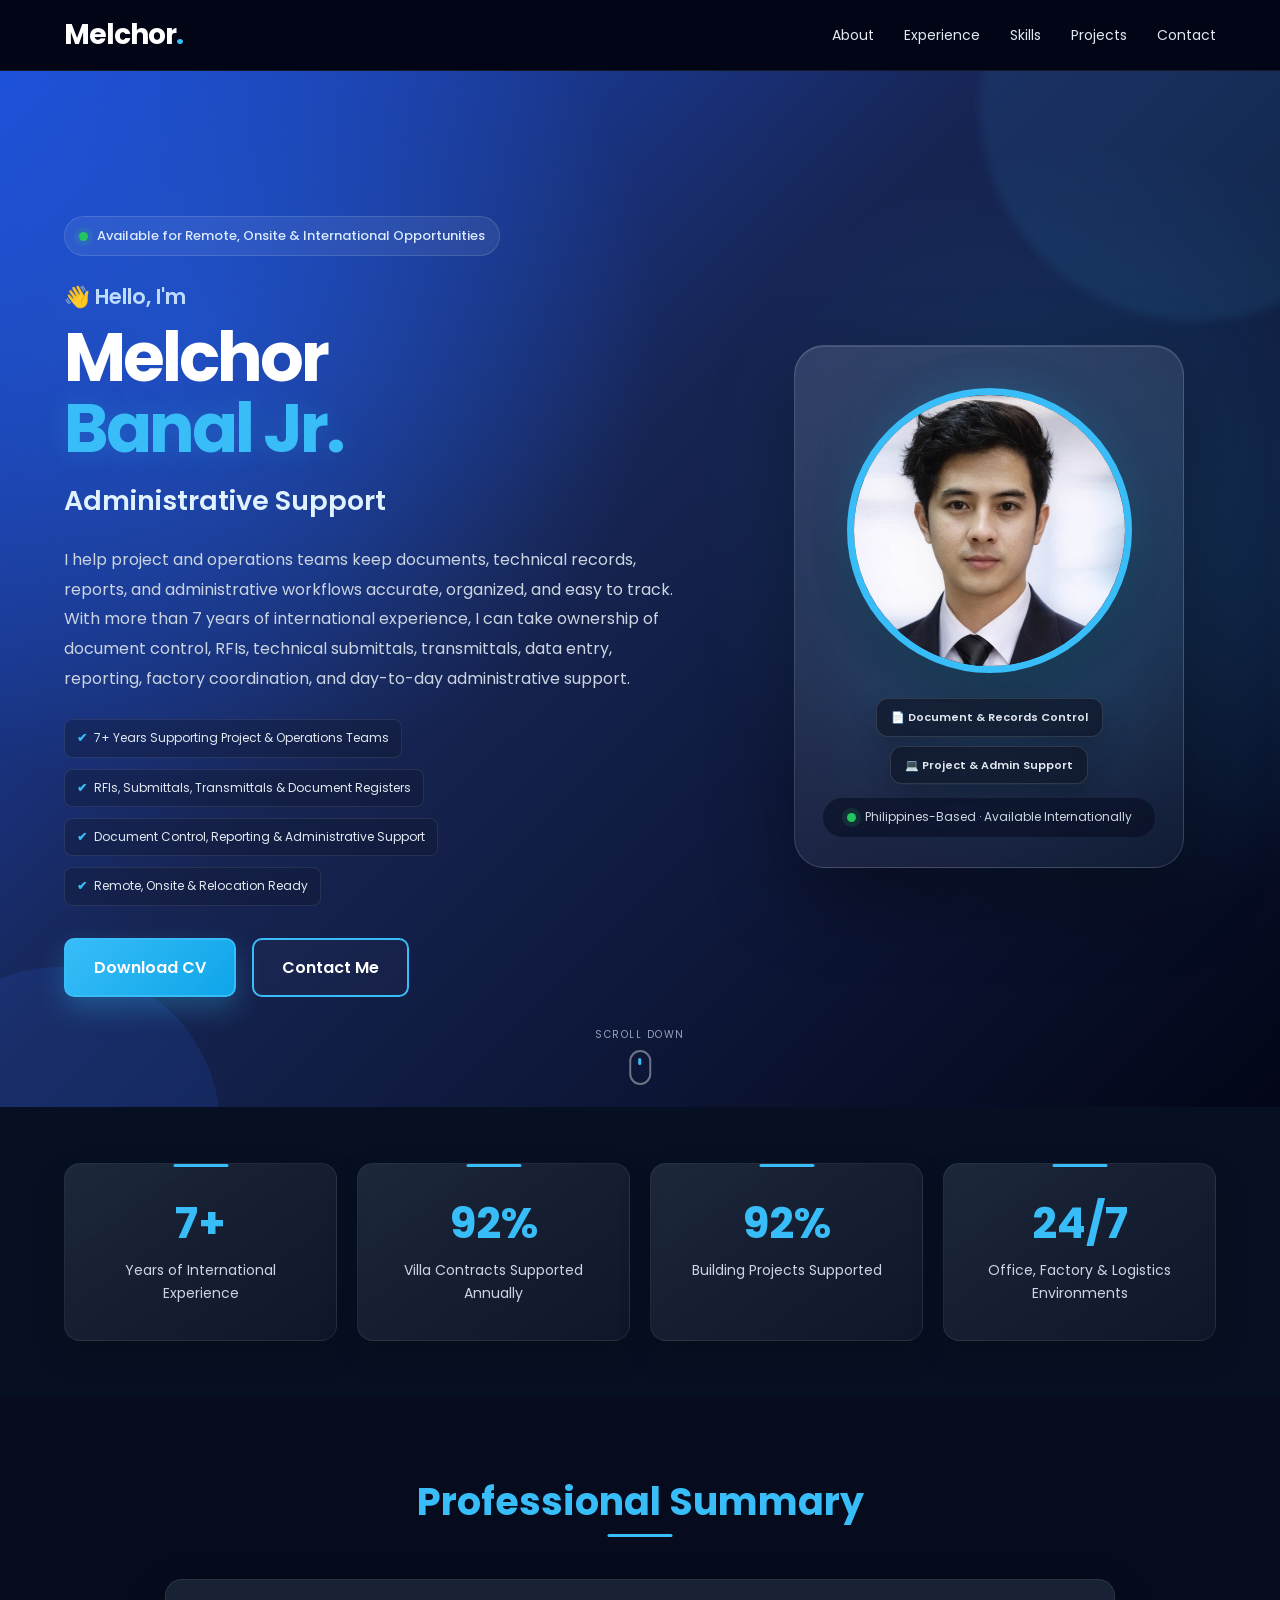
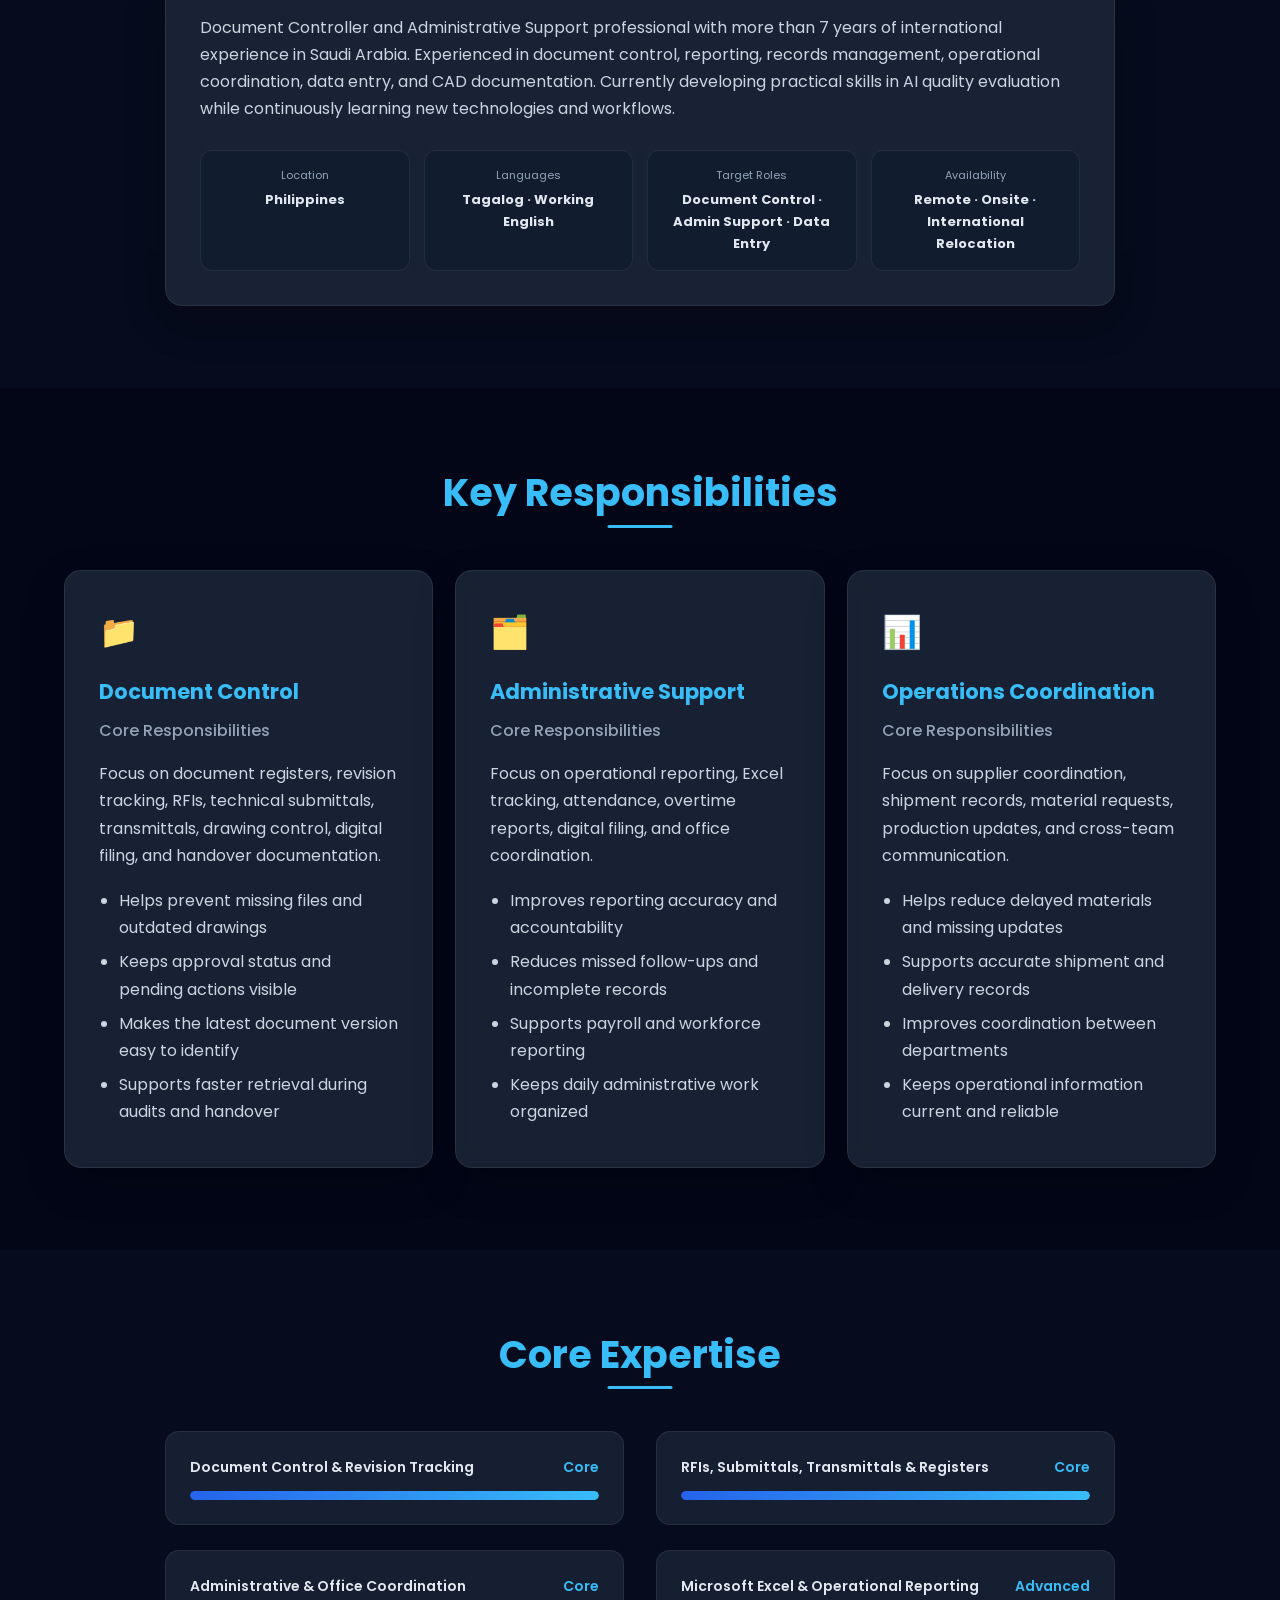
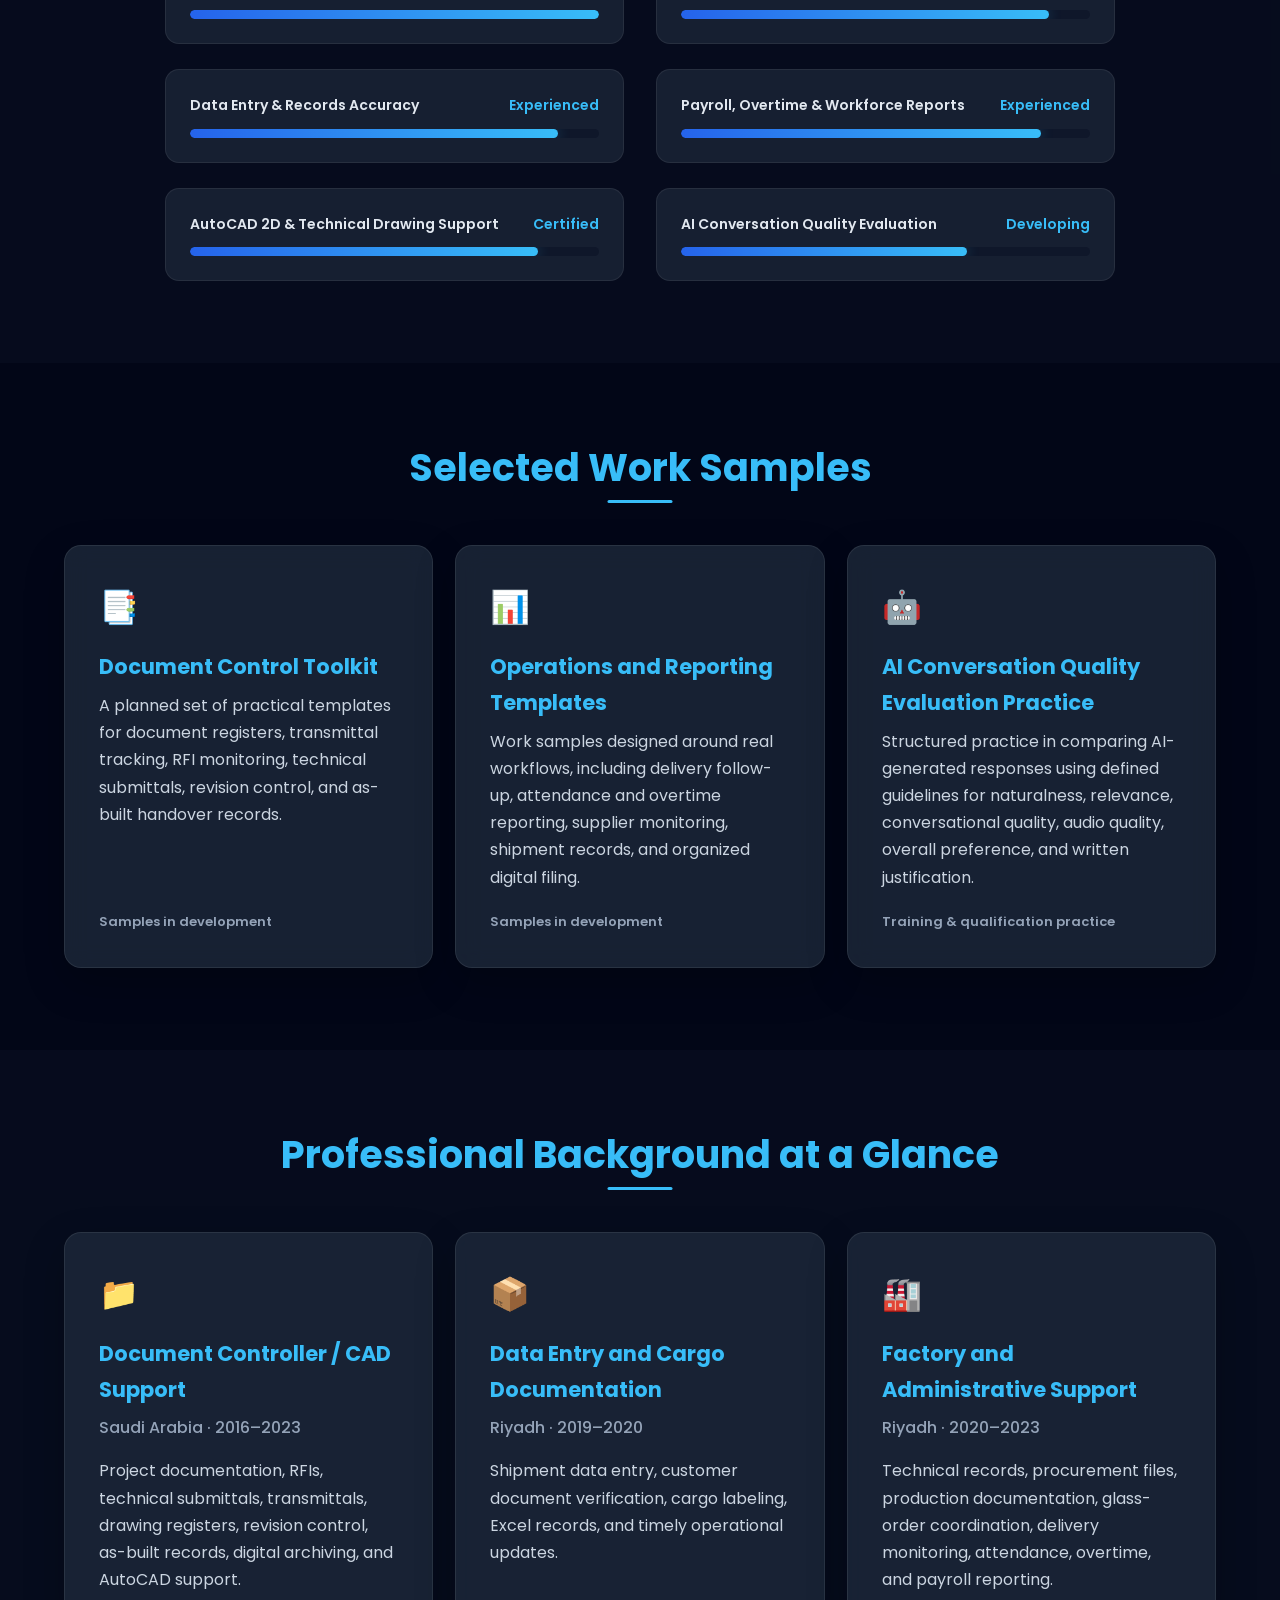
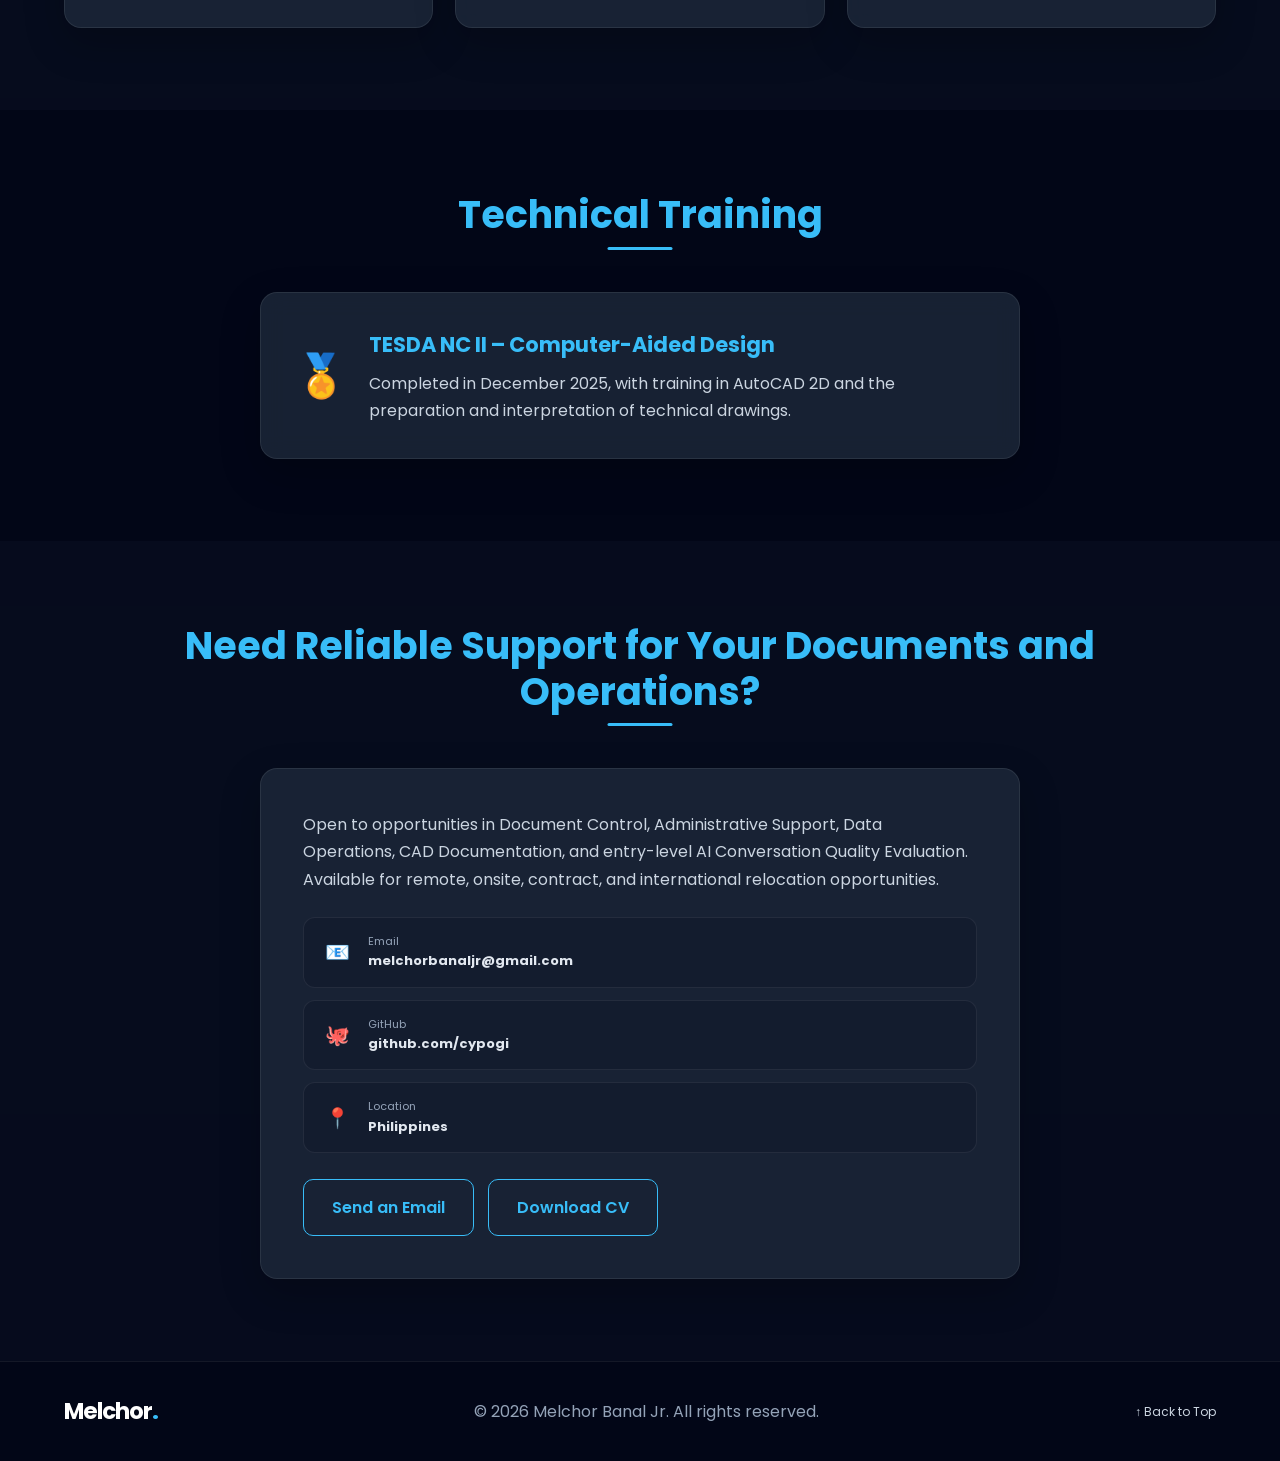
==== commit 7ed46c89: "updated index.html" ====
--- a/index.html
+++ b/index.html
@@ -1,564 +1,1188 @@
 <!DOCTYPE html>
 <html lang="en">
+
 <head>
-    <meta charset="UTF-8">
-    <meta name="viewport" content="width=device-width, initial-scale=1.0">
-
-    <title>Melchor Banal Jr. | Document Control, Administrative Support & AI Data Quality</title>
-    <meta name="description" content="Professional portfolio of Melchor Banal Jr., a document control and administrative support professional with 7+ years of international experience in documentation, reporting, coordination, data accuracy, CAD support, and AI data quality training.">
-
-    <link rel="preconnect" href="https://fonts.googleapis.com">
-    <link rel="preconnect" href="https://fonts.gstatic.com" crossorigin>
-    <link href="https://fonts.googleapis.com/css2?family=Poppins:wght@300;400;500;600;700;800&display=swap" rel="stylesheet">
-
-    <link rel="stylesheet" href="style.css">
-    <script src="script.js" defer></script>
+
+<meta charset="UTF-8">
+
+<meta name="viewport"
+      content="width=device-width, initial-scale=1.0">
+
+<title>
+Melchor Banal Jr. | Document Controller | Administrative Support | AI Quality Evaluation
+</title>
+
+<meta name="description"
+content="Professional portfolio of Melchor Banal Jr., a Document Controller and Administrative Support professional with 7+ years of international experience in project documentation, reporting, data entry, factory coordination, and AI quality evaluation practice.">
+
+<link rel="preconnect"
+href="https://fonts.googleapis.com">
+
+<link rel="preconnect"
+href="https://fonts.gstatic.com"
+crossorigin>
+
+<link href="https://fonts.googleapis.com/css2?family=Poppins:wght@300;400;500;600;700;800&display=swap"
+rel="stylesheet">
+
+<link rel="stylesheet"
+href="style.css">
+
+<script defer
+src="script.js"></script>
+
 </head>
 
 <body>
 
-<!-- =========================================
-     NAVIGATION
-========================================= -->
+<!-- ========================================= -->
+
+<!-- NAVIGATION -->
+
+<!-- ========================================= -->
+
 <nav>
-    <div class="container nav-container">
-        <a href="#" class="logo">Melchor<span>.</span></a>
-
-        <ul>
-            <li><a href="#about">About</a></li>
-            <li><a href="#experience">Experience</a></li>
-            <li><a href="#skills">Skills</a></li>
-            <li><a href="#projects">Projects</a></li>
-            <li><a href="#contact">Contact</a></li>
-        </ul>
-    </div>
+
+<div class="container nav-container">
+
+<a href="#"
+
+class="logo">
+
+Melchor<span>.</span>
+
+</a>
+
+<ul>
+
+<li>
+
+<a href="#about">
+
+About
+
+</a>
+
+</li>
+
+<li>
+
+<a href="#experience">
+
+Experience
+
+</a>
+
+</li>
+
+<li>
+
+<a href="#skills">
+
+Skills
+
+</a>
+
+</li>
+
+<li>
+
+<a href="#projects">
+
+Projects
+
+</a>
+
+</li>
+
+<li>
+
+<a href="#contact">
+
+Contact
+
+</a>
+
+</li>
+
+</ul>
+
+</div>
+
 </nav>
 
-<!-- =========================================
-     HERO
-========================================= -->
+<!-- ========================================= -->
+
+<!-- HERO -->
+
+<!-- ========================================= -->
+
 <header class="hero-section">
-    <div class="hero-decoration hero-decoration-one"></div>
-    <div class="hero-decoration hero-decoration-two"></div>
-
-    <div class="container hero">
-        <div class="hero-left">
-            <div class="availability-badge">
-                <span class="availability-dot"></span>
-                Open to Remote, Onsite & Relocation Opportunities Worldwide
-            </div>
-
-            <p class="hero-greeting">👋 Hello, I'm</p>
-
-            <h1>Melchor <span>Banal Jr.</span></h1>
-
-            <h2 id="typing"></h2>
-
-            <p class="hero-description">
-                I help teams keep documents, records, reports, and daily operations
-                organized, accurate, and easy to track.
-                <br><br>
-                With more than 7 years of international experience, I bring reliable
-                support in document control, administrative coordination, data entry,
-                reporting, CAD documentation, and quality-focused AI data work.
-            </p>
-
-            <div class="hero-highlights">
-                <div class="hero-highlight">
-                    <span class="highlight-icon">✔</span>
-                    7+ Years of International Work Experience
-                </div>
-
-                <div class="hero-highlight">
-                    <span class="highlight-icon">✔</span>
-                    Accurate Documentation, Reporting & Records Control
-                </div>
-
-                <div class="hero-highlight">
-                    <span class="highlight-icon">✔</span>
-                    Office, Factory, Warehouse & Logistics Coordination
-                </div>
-
-                <div class="hero-highlight">
-                    <span class="highlight-icon">✔</span>
-                    Detail-Oriented, Solution-Focused & Ready to Learn
-                </div>
-            </div>
-
-            <div class="hero-buttons">
-                <a href="assets/cv.pdf" download="Melchor-Banal-Jr-CV.pdf" class="btn">
-                    Download CV
-                </a>
-
-                <a href="#contact" class="btn-outline">
-                    Contact Me
-                </a>
-            </div>
-        </div>
-
-        <div class="hero-right">
-            <div class="profile-card">
-                <div class="profile-glow"></div>
-
-                <div class="profile-image-wrapper">
-                    <img src="assets/profile.png" alt="Melchor Banal Jr.">
-                </div>
-
-                <div class="floating-badge badge-top">
-                    📄 Documentation & Data Accuracy
-                </div>
-
-                <div class="floating-badge badge-bottom">
-                    💻 Admin, CAD & AI Quality Support
-                </div>
-
-                <div class="profile-status">
-                    <span class="availability-dot"></span>
-                    Philippines-Based · Available Worldwide
-                </div>
-            </div>
-        </div>
-    </div>
-
-    <a href="#about" class="scroll-indicator">
-        <span>Scroll Down</span>
-        <div class="scroll-mouse">
-            <div class="scroll-wheel"></div>
-        </div>
-    </a>
+
+<div class="hero-decoration hero-decoration-one"></div>
+
+<div class="hero-decoration hero-decoration-two"></div>
+
+<div class="container hero">
+
+<!-- LEFT -->
+
+<div class="hero-left">
+
+<div class="availability-badge">
+
+<span class="availability-dot"></span>
+
+Available for Remote, Onsite & International Opportunities
+
+</div>
+
+<p class="hero-greeting">
+
+👋 Hello, I'm
+
+</p>
+
+<h1>
+
+Melchor
+
+<span>
+
+Banal Jr.
+
+</span>
+
+</h1>
+
+<h2 id="typing">
+
+</h2>
+
+<p class="hero-description">
+
+I help project and operations teams keep documents, technical records,
+reports, and administrative workflows accurate, organized, and easy to track.
+
+With more than 7 years of international experience, I can take ownership of
+document control, RFIs, technical submittals, transmittals, data entry,
+reporting, factory coordination, and day-to-day administrative support.
+
+</p>
+
+<div class="hero-highlights">
+
+<div class="hero-highlight">
+
+<span class="highlight-icon">
+
+✔
+
+</span>
+
+7+ Years Supporting Project & Operations Teams
+
+</div>
+
+<div class="hero-highlight">
+
+<span class="highlight-icon">
+
+✔
+
+</span>
+
+RFIs, Submittals, Transmittals & Document Registers
+
+</div>
+
+<div class="hero-highlight">
+
+<span class="highlight-icon">
+
+✔
+
+</span>
+
+Document Control, Reporting & Administrative Support
+
+</div>
+
+<div class="hero-highlight">
+
+<span class="highlight-icon">
+
+✔
+
+</span>
+
+Remote, Onsite & Relocation Ready
+
+</div>
+
+</div>
+
+<div class="hero-buttons">
+
+<a
+
+href="assets/cv.pdf"
+
+download
+
+class="btn">
+
+Download CV
+
+</a>
+
+<a
+
+href="#contact"
+
+class="btn-outline">
+
+Contact Me
+
+</a>
+
+</div>
+
+</div>
+
+<!-- RIGHT -->
+
+<div class="hero-right">
+
+<div class="profile-card">
+
+<div class="profile-glow"></div>
+
+<div class="profile-image-wrapper">
+
+<img
+
+src="assets/profile.png"
+
+alt="Melchor Banal Jr.">
+
+</div>
+
+<div class="floating-badge badge-top">
+
+📄 Document & Records Control
+
+</div>
+
+<div class="floating-badge badge-bottom">
+
+💻 Project & Admin Support
+
+</div>
+
+<div class="profile-status">
+
+<span class="availability-dot"></span>
+
+Philippines-Based · Available Internationally
+
+</div>
+
+</div>
+
+</div>
+
+</div>
+
+<a
+
+href="#about"
+
+class="scroll-indicator">
+
+<span>
+
+Scroll Down
+
+</span>
+
+<div class="scroll-mouse">
+
+<div class="scroll-wheel">
+
+</div>
+
+</div>
+
+</a>
+
 </header>
 
-<!-- =========================================
-     QUICK PROOF
-========================================= -->
+<!-- ========================================= -->
+
+<!-- STATS -->
+
+<!-- ========================================= -->
+
 <section class="stats">
-    <div class="container stats-grid">
-        <div>
-            <h2>7+</h2>
-            <p>Years of International Experience</p>
-        </div>
-
-        <div>
-            <h2>3</h2>
-            <p>Office, Factory & Logistics Environments</p>
-        </div>
-
-        <div>
-            <h2>4</h2>
-            <p>Core Areas: Documents, Admin, Data & CAD</p>
-        </div>
-
-        <div>
-            <h2>Global</h2>
-            <p>Remote, Onsite & Relocation Availability</p>
-        </div>
-    </div>
+
+<div class="container stats-grid">
+
+<div>
+
+<h2>
+
+7+
+
+</h2>
+
+<p>
+
+Years of International Experience
+
+</p>
+
+</div>
+
+<div>
+
+<h2>
+
+60–80+
+
+</h2>
+
+<p>
+
+Villa Contracts Supported Annually
+
+</p>
+
+</div>
+
+<div>
+
+<h2>
+
+10+
+
+</h2>
+
+<p>
+
+Building Projects Supported
+
+</p>
+
+</div>
+
+<div>
+
+<h2>
+
+3
+
+</h2>
+
+<p>
+
+Office, Factory & Logistics Environments
+
+</p>
+
+</div>
+
+</div>
+
 </section>
 
-<!-- =========================================
-     ABOUT / VALUE PROPOSITION
-========================================= -->
+<!-- ========================================= -->
+
+<!-- ABOUT -->
+
+<!-- ========================================= -->
+
 <section id="about">
-    <div class="container">
-        <h2 class="section-title">How I Can Support Your Team</h2>
-
-        <div class="card about-card">
-            <p>
-                I support organizations that need dependable documentation,
-                accurate records, organized reporting, and consistent follow-up.
-                My goal is to reduce administrative workload, prevent avoidable
-                errors, and help teams find the information they need without delay.
-            </p>
-
-            <p>
-                I can maintain document registers, organize digital files, monitor
-                revisions and pending actions, prepare operational reports, update
-                spreadsheets, support procurement and delivery records, coordinate
-                information between departments, and assist with quality-focused
-                data evaluation tasks.
-            </p>
-
-            <div class="about-details">
-                <div class="about-detail">
-                    <span>Location</span>
-                    <strong>Philippines</strong>
-                </div>
-
-                <div class="about-detail">
-                    <span>Languages</span>
-                    <strong>Tagalog · Working English</strong>
-                </div>
-
-                <div class="about-detail">
-                    <span>Target Roles</span>
-                    <strong>Document Control · Admin · Data · AI Quality</strong>
-                </div>
-
-                <div class="about-detail">
-                    <span>Availability</span>
-                    <strong>Remote · Onsite · International Relocation</strong>
-                </div>
-            </div>
-        </div>
-    </div>
+
+<div class="container">
+
+<h2 class="section-title">
+
+Professional Summary
+
+</h2>
+
+<div class="card about-card">
+
+<p>
+
+Document Controller and Administrative Support professional with more than 7 years of international experience in Saudi Arabia. Experienced in document control, reporting, records management, operational coordination, data entry, and CAD documentation. Currently developing practical skills in AI quality evaluation while continuously learning new technologies and workflows.
+
+</p>
+
+<div class="about-details">
+
+<div class="about-detail">
+
+<span>Location</span>
+
+<strong>Philippines</strong>
+
+</div>
+
+<div class="about-detail">
+
+<span>Languages</span>
+
+<strong>Tagalog · Working English</strong>
+
+</div>
+
+<div class="about-detail">
+
+<span>Target Roles</span>
+
+<strong>Document Control · Admin Support · Data Entry</strong>
+
+</div>
+
+<div class="about-detail">
+
+<span>Availability</span>
+
+<strong>Remote · Onsite · International Relocation</strong>
+
+</div>
+
+</div>
+
+</div>
+
+</div>
+
 </section>
 
-<!-- =========================================
-     SERVICES / RESPONSIBILITIES
-========================================= -->
+<!-- ========================================= -->
+
+<!-- EXPERIENCE -->
+
+<!-- ========================================= -->
+
 <section id="experience">
-    <div class="container">
-        <h2 class="section-title">What I Can Take Ownership Of</h2>
-
-        <div class="experience-grid">
-            <div class="card experience-card">
-                <div class="experience-icon">📁</div>
-                <h3>Document and Records Control</h3>
-                <h4>Controlled, Traceable and Easy to Retrieve</h4>
-
-                <p>
-                    I can organize project and business files, maintain registers,
-                    monitor revisions, track pending approvals, manage transmittals,
-                    and prepare records for audits, reporting, or final handover.
-                </p>
-
-                <ul>
-                    <li>Reduces missing files and outdated document use</li>
-                    <li>Keeps revisions, status, and pending actions visible</li>
-                    <li>Improves retrieval speed and document traceability</li>
-                    <li>Supports cleaner audits and handover preparation</li>
-                </ul>
-            </div>
-
-            <div class="card experience-card">
-                <div class="experience-icon">🗂️</div>
-                <h3>Administrative and Reporting Support</h3>
-                <h4>Reliable Updates for Daily Operations</h4>
-
-                <p>
-                    I can update spreadsheets, prepare attendance and overtime
-                    reports, organize digital records, monitor action items, and
-                    support managers with accurate and timely information.
-                </p>
-
-                <ul>
-                    <li>Reduces repetitive administrative workload</li>
-                    <li>Improves reporting accuracy and accountability</li>
-                    <li>Supports payroll and workforce documentation</li>
-                    <li>Keeps routine office tasks organized and current</li>
-                </ul>
-            </div>
-
-            <div class="card experience-card">
-                <div class="experience-icon">📊</div>
-                <h3>Data, Supplier and Operations Coordination</h3>
-                <h4>Accurate Information Across Teams</h4>
-
-                <p>
-                    I can monitor material requests, supplier deliveries, shipment
-                    records, customer documents, production updates, and data-entry
-                    workflows while coordinating with office and operations teams.
-                </p>
-
-                <ul>
-                    <li>Helps prevent delayed updates and missed follow-ups</li>
-                    <li>Supports accurate delivery and shipment records</li>
-                    <li>Improves communication between departments</li>
-                    <li>Keeps operational data complete and reliable</li>
-                </ul>
-            </div>
-        </div>
-    </div>
+
+<div class="container">
+
+<h2 class="section-title">
+
+Key Responsibilities
+
+</h2>
+
+<div class="experience-grid">
+
+<div class="card experience-card">
+
+<div class="experience-icon">
+
+📁
+
+</div>
+
+<h3>
+
+Document Control
+
+</h3>
+
+<h4>
+
+Core Responsibilities
+
+</h4>
+
+<p>
+
+Focus on document registers, revision tracking, RFIs, technical submittals, transmittals, drawing control, digital filing, and handover documentation.</p>
+
+<ul>
+
+<li>Helps prevent missing files and outdated drawings</li>
+
+<li>Keeps approval status and pending actions visible</li>
+
+<li>Makes the latest document version easy to identify</li>
+
+<li>Supports faster retrieval during audits and handover</li>
+
+</ul>
+
+</div>
+
+<div class="card experience-card">
+
+<div class="experience-icon">
+
+🗂️
+
+</div>
+
+<h3>
+
+Administrative Support
+
+</h3>
+
+<h4>
+
+Core Responsibilities</h4>
+
+<p>
+
+Focus on operational reporting, Excel tracking, attendance, overtime reports, digital filing, and office coordination.</p>
+
+<ul>
+
+<li>Improves reporting accuracy and accountability</li>
+
+<li>Reduces missed follow-ups and incomplete records</li>
+
+<li>Supports payroll and workforce reporting</li>
+
+<li>Keeps daily administrative work organized</li>
+
+</ul>
+
+</div>
+
+<div class="card experience-card">
+
+<div class="experience-icon">
+
+📊
+
+</div>
+
+<h3>
+
+Operations Coordination
+
+</h3>
+
+<h4>
+
+Core Responsibilities</h4>
+
+<p>
+
+Focus on supplier coordination, shipment records, material requests, production updates, and cross-team communication.</p>
+
+<ul>
+
+<li>Helps reduce delayed materials and missing updates</li>
+
+<li>Supports accurate shipment and delivery records</li>
+
+<li>Improves coordination between departments</li>
+
+<li>Keeps operational information current and reliable</li>
+
+</ul>
+
+</div>
+
+</div>
+
+</div>
+
 </section>
 
-<!-- =========================================
-     PROFESSIONAL BACKGROUND
-========================================= -->
+<!-- ========================================= -->
+
+<!-- SKILLS -->
+
+<!-- ========================================= -->
+
+<section id="skills">
+
+<div class="container">
+
+<h2 class="section-title">
+
+Core Expertise
+
+</h2>
+
+<div class="skills-grid">
+
+<div class="skill">
+
+<div class="skill-title">
+
+<span>Document Control & Revision Tracking</span>
+
+<span>Core</span>
+
+</div>
+
+<div class="bar">
+
+<div class="fill" style="width:100%;"></div>
+
+</div>
+
+</div>
+
+<div class="skill">
+
+<div class="skill-title">
+
+<span>RFIs, Submittals, Transmittals & Registers</span>
+
+<span>Core</span>
+
+</div>
+
+<div class="bar">
+
+<div class="fill" style="width:100%;"></div>
+
+</div>
+
+</div>
+
+<div class="skill">
+
+<div class="skill-title">
+
+<span>Administrative & Office Coordination</span>
+
+<span>Core</span>
+
+</div>
+
+<div class="bar">
+
+<div class="fill" style="width:100%;"></div>
+
+</div>
+
+</div>
+
+<div class="skill">
+
+<div class="skill-title">
+
+<span>Microsoft Excel & Operational Reporting</span>
+
+<span>Advanced</span>
+
+</div>
+
+<div class="bar">
+
+<div class="fill" style="width:90%;"></div>
+
+</div>
+
+</div>
+
+<div class="skill">
+
+<div class="skill-title">
+
+<span>Data Entry & Records Accuracy</span>
+
+<span>Experienced</span>
+
+</div>
+
+<div class="bar">
+
+<div class="fill" style="width:90%;"></div>
+
+</div>
+
+</div>
+
+<div class="skill">
+
+<div class="skill-title">
+
+<span>Payroll, Overtime & Workforce Reports</span>
+
+<span>Experienced</span>
+
+</div>
+
+<div class="bar">
+
+<div class="fill" style="width:88%;"></div>
+
+</div>
+
+</div>
+
+<div class="skill">
+
+<div class="skill-title">
+
+<span>AutoCAD 2D & Technical Drawing Support</span>
+
+<span>Certified</span>
+
+</div>
+
+<div class="bar">
+
+<div class="fill" style="width:85%;"></div>
+
+</div>
+
+</div>
+
+<div class="skill">
+
+<div class="skill-title">
+
+<span>AI Conversation Quality Evaluation</span>
+
+<span>Developing</span>
+
+</div>
+
+<div class="bar">
+
+<div class="fill" style="width:70%;"></div>
+
+</div>
+
+</div>
+
+</div>
+
+</div>
+
+</section>
+
+<!-- ========================================= -->
+
+<!-- PROJECTS -->
+
+<!-- ========================================= -->
+
+<section id="projects">
+
+<div class="container">
+
+<h2 class="section-title">
+
+Selected Work Samples
+
+</h2>
+
+<div class="experience-grid">
+
+<div class="card project-card">
+
+<div class="project-icon">
+
+📑
+
+</div>
+
+<h3>
+
+Document Control Toolkit
+
+</h3>
+
+<p>
+
+A planned set of practical templates for document registers,
+transmittal tracking, RFI monitoring, technical submittals,
+revision control, and as-built handover records.
+
+</p>
+
+<span class="project-status">
+
+Samples in development
+
+</span>
+
+</div>
+
+<div class="card project-card">
+
+<div class="project-icon">
+
+📊
+
+</div>
+
+<h3>
+
+Operations and Reporting Templates
+
+</h3>
+
+<p>
+
+Work samples designed around real workflows, including delivery follow-up,
+attendance and overtime reporting, supplier monitoring, shipment records,
+and organized digital filing.
+
+</p>
+
+<span class="project-status">
+
+Samples in development
+
+</span>
+
+</div>
+
+<div class="card project-card">
+
+<div class="project-icon">
+
+🤖
+
+</div>
+
+<h3>
+
+AI Conversation Quality Evaluation Practice
+
+</h3>
+
+<p>
+
+Structured practice in comparing AI-generated responses using defined
+guidelines for naturalness, relevance, conversational quality, audio quality,
+overall preference, and written justification.
+
+</p>
+
+<span class="project-status">
+
+Training & qualification practice
+
+</span>
+
+</div>
+
+</div>
+
+</div>
+
+</section>
+
+<!-- ========================================= -->
+
+
+<!-- ========================================= -->
+
+<!-- PROFESSIONAL BACKGROUND -->
+
+<!-- ========================================= -->
+
 <section id="background">
-    <div class="container">
-        <h2 class="section-title">Professional Experience</h2>
-
-        <div class="experience-grid">
-            <div class="card experience-card">
-                <div class="experience-icon">📁</div>
-                <h3>Document Controller / CAD Support</h3>
-                <h4>Saudi Arabia · 2016–2023</h4>
-                <p>
-                    Supported project documentation, drawing records, revision
-                    tracking, technical files, digital archiving, reporting,
-                    coordination, and AutoCAD-related documentation.
-                </p>
-            </div>
-
-            <div class="card experience-card">
-                <div class="experience-icon">📦</div>
-                <h3>Data Entry and Cargo Documentation</h3>
-                <h4>Riyadh · 2019–2020</h4>
-                <p>
-                    Managed shipment data entry, customer document verification,
-                    cargo labeling, Excel records, and timely operational updates.
-                </p>
-            </div>
-
-            <div class="card experience-card">
-                <div class="experience-icon">🏭</div>
-                <h3>Factory and Administrative Support</h3>
-                <h4>Riyadh · 2020–2023</h4>
-                <p>
-                    Supported production records, procurement files, glass-order
-                    coordination, delivery monitoring, attendance, overtime,
-                    payroll reporting, and communication with head office.
-                </p>
-            </div>
-        </div>
-    </div>
+
+<div class="container">
+
+<h2 class="section-title">
+
+Professional Background at a Glance
+
+</h2>
+
+<div class="experience-grid">
+
+<div class="card experience-card">
+
+<div class="experience-icon">
+
+📁
+
+</div>
+
+<h3>
+
+Document Controller / CAD Support
+
+</h3>
+
+<h4>
+
+Saudi Arabia · 2016–2023
+
+</h4>
+
+<p>
+
+Project documentation, RFIs, technical submittals, transmittals,
+drawing registers, revision control, as-built records, digital archiving,
+and AutoCAD support.
+
+</p>
+
+</div>
+
+<div class="card experience-card">
+
+<div class="experience-icon">
+
+📦
+
+</div>
+
+<h3>
+
+Data Entry and Cargo Documentation
+
+</h3>
+
+<h4>
+
+Riyadh · 2019–2020
+
+</h4>
+
+<p>
+
+Shipment data entry, customer document verification, cargo labeling,
+Excel records, and timely operational updates.
+
+</p>
+
+</div>
+
+<div class="card experience-card">
+
+<div class="experience-icon">
+
+🏭
+
+</div>
+
+<h3>
+
+Factory and Administrative Support
+
+</h3>
+
+<h4>
+
+Riyadh · 2020–2023
+
+</h4>
+
+<p>
+
+Technical records, procurement files, production documentation,
+glass-order coordination, delivery monitoring, attendance, overtime,
+and payroll reporting.
+
+</p>
+
+</div>
+
+</div>
+
+</div>
+
 </section>
 
-<!-- =========================================
-     SKILLS
-========================================= -->
-<section id="skills">
-    <div class="container">
-        <h2 class="section-title">Core Expertise</h2>
-
-        <div class="skills-grid">
-            <div class="skill">
-                <div class="skill-title">
-                    <span>Document Control & Revision Tracking</span>
-                    <span>Core</span>
-                </div>
-                <div class="bar"><div class="fill" style="width:100%;"></div></div>
-            </div>
-
-            <div class="skill">
-                <div class="skill-title">
-                    <span>Document Registers, Transmittals & Filing</span>
-                    <span>Core</span>
-                </div>
-                <div class="bar"><div class="fill" style="width:100%;"></div></div>
-            </div>
-
-            <div class="skill">
-                <div class="skill-title">
-                    <span>Administrative & Office Coordination</span>
-                    <span>Core</span>
-                </div>
-                <div class="bar"><div class="fill" style="width:96%;"></div></div>
-            </div>
-
-            <div class="skill">
-                <div class="skill-title">
-                    <span>Microsoft Excel & Operational Reporting</span>
-                    <span>Advanced</span>
-                </div>
-                <div class="bar"><div class="fill" style="width:90%;"></div></div>
-            </div>
-
-            <div class="skill">
-                <div class="skill-title">
-                    <span>Data Entry & Records Accuracy</span>
-                    <span>Experienced</span>
-                </div>
-                <div class="bar"><div class="fill" style="width:92%;"></div></div>
-            </div>
-
-            <div class="skill">
-                <div class="skill-title">
-                    <span>Payroll, Overtime & Workforce Reports</span>
-                    <span>Experienced</span>
-                </div>
-                <div class="bar"><div class="fill" style="width:88%;"></div></div>
-            </div>
-
-            <div class="skill">
-                <div class="skill-title">
-                    <span>AutoCAD 2D & Technical Drawing Support</span>
-                    <span>Certified</span>
-                </div>
-                <div class="bar"><div class="fill" style="width:85%;"></div></div>
-            </div>
-
-            <div class="skill">
-                <div class="skill-title">
-                    <span>AI Data Evaluation & Quality Review</span>
-                    <span>Active Training</span>
-                </div>
-                <div class="bar"><div class="fill" style="width:72%;"></div></div>
-            </div>
-        </div>
-    </div>
+<!-- CERTIFICATION -->
+
+<!-- ========================================= -->
+
+<section id="certifications">
+
+<div class="container">
+
+<h2 class="section-title">
+
+Technical Training
+
+</h2>
+
+<div class="card certification-card">
+
+<div class="certification-icon">
+
+🏅
+
+</div>
+
+<div>
+
+<h3>
+
+TESDA NC II – Computer-Aided Design
+
+</h3>
+
+<p>
+
+Completed in December 2025, with training in AutoCAD 2D and the preparation and interpretation of technical drawings.
+
+</p>
+
+</div>
+
+</div>
+
+</div>
+
 </section>
 
-<!-- =========================================
-     WHY WORK WITH ME
-========================================= -->
-<section id="why-hire-me">
-    <div class="container">
-        <h2 class="section-title">What You Can Expect From Me</h2>
-
-        <div class="experience-grid">
-            <div class="card project-card">
-                <div class="project-icon">🎯</div>
-                <h3>Accuracy Before Assumptions</h3>
-                <p>
-                    I review details carefully, verify records, and ask for
-                    clarification when information is incomplete or inconsistent.
-                </p>
-            </div>
-
-            <div class="card project-card">
-                <div class="project-icon">🤝</div>
-                <h3>Reliable Follow-Through</h3>
-                <p>
-                    I keep pending actions visible, provide updates, and take
-                    responsibility for completing assigned work correctly.
-                </p>
-            </div>
-
-            <div class="card project-card">
-                <div class="project-icon">⚡</div>
-                <h3>Adaptability and Continuous Learning</h3>
-                <p>
-                    I learn new tools and workflows quickly and apply feedback to
-                    improve quality, productivity, and consistency.
-                </p>
-            </div>
-        </div>
-    </div>
+<!-- ========================================= -->
+
+<!-- CONTACT -->
+
+<!-- ========================================= -->
+
+<section id="contact">
+
+<div class="container">
+
+<h2 class="section-title">
+
+Need Reliable Support for Your Documents and Operations?
+
+</h2>
+
+<div class="card contact-card">
+
+<p class="contact-intro">
+
+Open to opportunities in Document Control, Administrative Support, Data Operations, CAD Documentation, and entry-level AI Conversation Quality Evaluation. Available for remote, onsite, contract, and international relocation opportunities.
+
+</p>
+
+<div class="contact-list">
+
+<a href="mailto:melchorbanaljr@gmail.com"
+   class="contact-item">
+
+<span class="contact-icon">
+
+📧
+
+</span>
+
+<div>
+
+<small>Email</small>
+
+<strong>melchorbanaljr@gmail.com</strong>
+
+</div>
+
+</a>
+
+<a href="https://github.com/cypogi"
+   target="_blank"
+   rel="noopener noreferrer"
+   class="contact-item">
+
+<span class="contact-icon">
+
+🐙
+
+</span>
+
+<div>
+
+<small>GitHub</small>
+
+<strong>github.com/cypogi</strong>
+
+</div>
+
+</a>
+
+<div class="contact-item">
+
+<span class="contact-icon">
+
+📍
+
+</span>
+
+<div>
+
+<small>Location</small>
+
+<strong>Philippines</strong>
+
+</div>
+
+</div>
+
+</div>
+
+<div class="contact-buttons">
+
+<a href="mailto:melchorbanaljr@gmail.com"
+   class="btn">
+
+Send an Email
+
+</a>
+
+<a href="assets/cv.pdf"
+   download="Melchor-Banal-Jr-CV.pdf"
+   class="btn-outline">
+
+Download CV
+
+</a>
+
+</div>
+
+</div>
+
+</div>
+
 </section>
 
-<!-- =========================================
-     PROJECTS / WORK SAMPLES
-========================================= -->
-<section id="projects">
-    <div class="container">
-        <h2 class="section-title">Projects and Work Samples</h2>
-
-        <div class="experience-grid">
-            <div class="card project-card">
-                <div class="project-icon">🌐</div>
-                <h3>Professional Portfolio Website</h3>
-                <p>
-                    A responsive portfolio built to present my experience, skills,
-                    availability, and professional value to international employers
-                    and remote clients.
-                </p>
-                <span class="project-status">Completed and continuously improved</span>
-            </div>
-
-            <div class="card project-card">
-                <div class="project-icon">📑</div>
-                <h3>Document Workflow Templates</h3>
-                <p>
-                    Practical sample templates for document registers, tracking,
-                    reporting, transmittals, revision monitoring, and organized
-                    digital filing based on real operational workflows.
-                </p>
-                <span class="project-status">Work samples in development</span>
-            </div>
-
-            <div class="card project-card">
-                <div class="project-icon">🤖</div>
-                <h3>AI Conversation Quality Evaluation</h3>
-                <p>
-                    Active training in comparing AI-generated conversations using
-                    defined criteria such as relevance, naturalness, engagement,
-                    audio quality, overall preference, and written justification.
-                </p>
-                <span class="project-status">Onboarding and practice stage</span>
-            </div>
-        </div>
-    </div>
-</section>
-
-<!-- =========================================
-     CERTIFICATION
-========================================= -->
-<section id="certifications">
-    <div class="container">
-        <h2 class="section-title">Technical Training</h2>
-
-        <div class="card certification-card">
-            <div class="certification-icon">🏅</div>
-            <div>
-                <h3>TESDA NC II – Computer-Aided Design</h3>
-                <p>
-                    Completed in December 2025, with training in AutoCAD 2D and
-                    the preparation and interpretation of technical drawings.
-                </p>
-            </div>
-        </div>
-    </div>
-</section>
-
-<!-- =========================================
-     CONTACT
-========================================= -->
-<section id="contact">
-    <div class="container">
-        <h2 class="section-title">Looking for Reliable Support?</h2>
-
-        <div class="card contact-card">
-            <p class="contact-intro">
-                I am available for Document Controller, Administrative Support,
-                Data Entry, CAD Documentation, Virtual Administrative Support,
-                and entry-level AI data quality opportunities. Let us discuss how
-                I can help your team stay organized, accurate, and productive.
-            </p>
-
-            <div class="contact-list">
-                <a href="mailto:melchorbanaljr@gmail.com" class="contact-item">
-                    <span class="contact-icon">📧</span>
-                    <div>
-                        <small>Email</small>
-                        <strong>melchorbanaljr@gmail.com</strong>
-                    </div>
-                </a>
-
-                <a href="https://github.com/cypogi" target="_blank" rel="noopener noreferrer" class="contact-item">
-                    <span class="contact-icon">🐙</span>
-                    <div>
-                        <small>GitHub</small>
-                        <strong>github.com/cypogi</strong>
-                    </div>
-                </a>
-
-                <div class="contact-item">
-                    <span class="contact-icon">📍</span>
-                    <div>
-                        <small>Location</small>
-                        <strong>Philippines · Available Worldwide</strong>
-                    </div>
-                </div>
-            </div>
-
-            <div class="contact-buttons">
-                <a href="mailto:melchorbanaljr@gmail.com" class="btn">
-                    Send an Email
-                </a>
-
-                <a href="assets/cv.pdf" download="Melchor-Banal-Jr-CV.pdf" class="btn-outline">
-                    Download CV
-                </a>
-            </div>
-        </div>
-    </div>
-</section>
-
-<!-- =========================================
-     FOOTER
-========================================= -->
+<!-- ========================================= -->
+
+<!-- FOOTER -->
+
+<!-- ========================================= -->
+
 <footer>
-    <div class="container footer-content">
-        <a href="#" class="logo">Melchor<span>.</span></a>
-
-        <p>© 2026 Melchor Banal Jr. All rights reserved.</p>
-
-        <a href="#" class="back-to-top" aria-label="Back to top">
-            ↑ Back to Top
-        </a>
-    </div>
+
+<div class="container footer-content">
+
+<a href="#" class="logo">
+
+Melchor<span>.</span>
+
+</a>
+
+<p>
+
+© 2026 Melchor Banal Jr. All rights reserved.
+
+</p>
+
+<a href="#"
+   class="back-to-top"
+   aria-label="Back to top">
+
+↑ Back to Top
+
+</a>
+
+</div>
+
 </footer>
 
 </body>
+
 </html>
